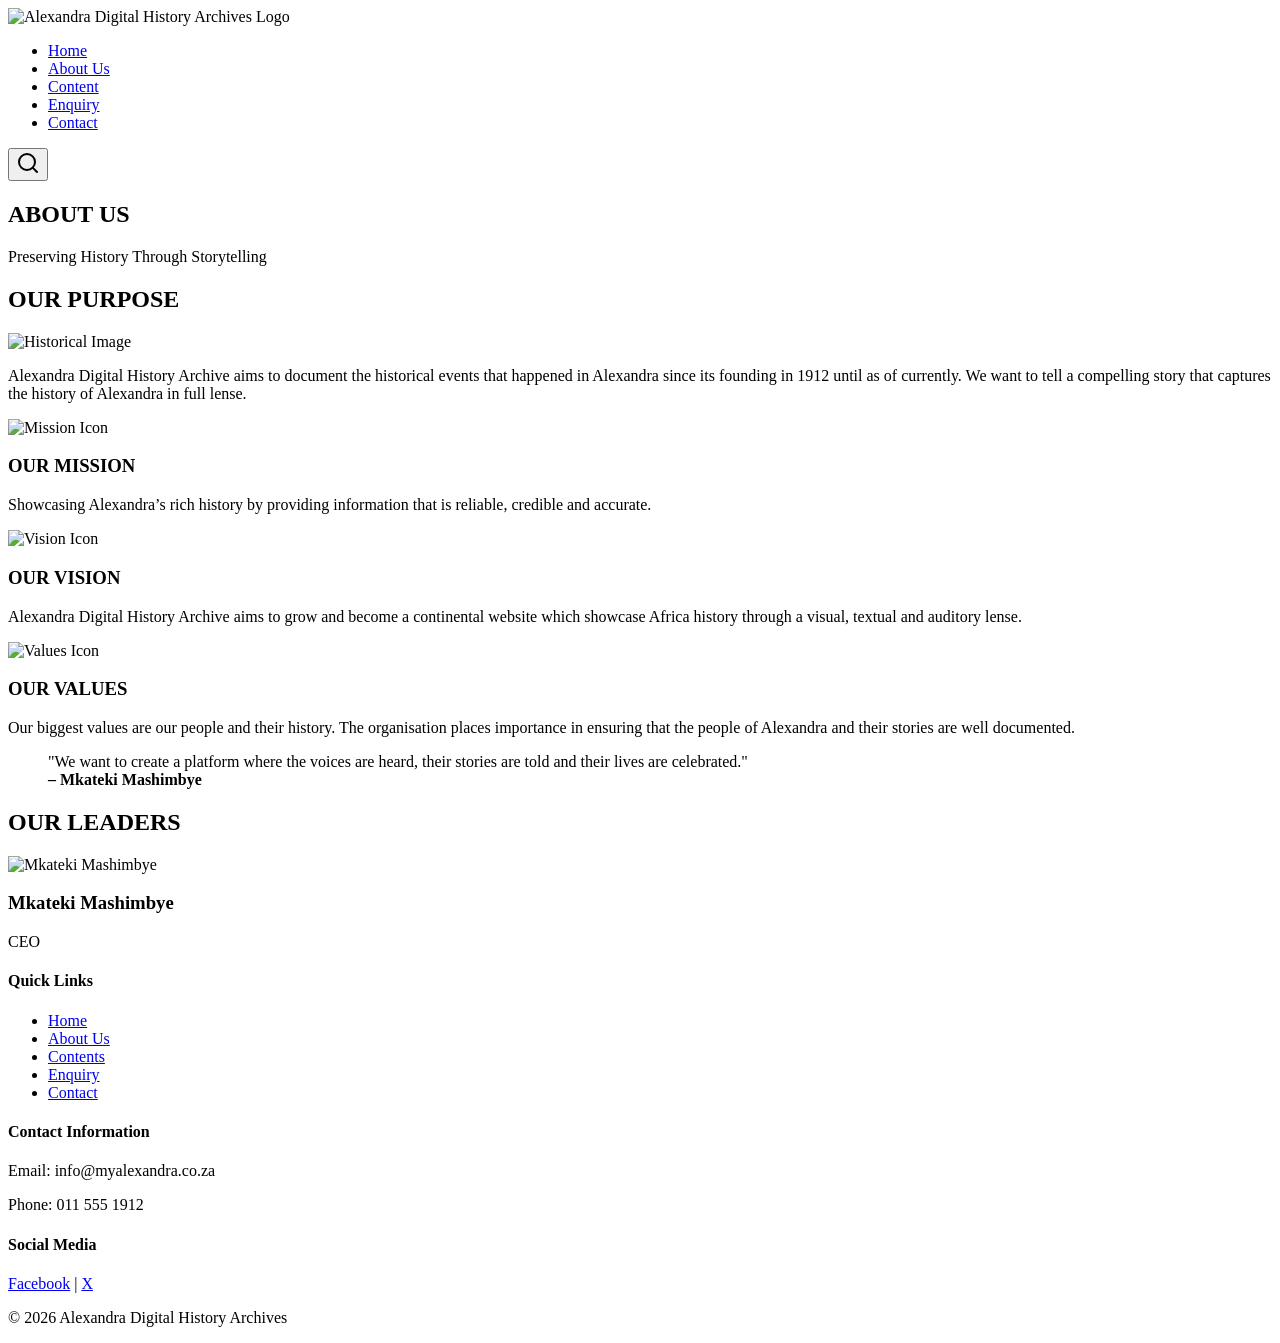
==== about.html @ adf089b7 "Added: References to HTML and CSS files." ====
<!-- ==================== REFERENCES ==================== -->
<!--
    SOURCE:
    Chatgpt., 2026. Draw African Cartoons (GPT-6.1 Sol) [Artificial Intelligence]
    Available at: <https://chatgpt.com/share/6ac43037-cc6c-83ea-9ecd-24056a4a94d4>
    [Accessed 06 October 2026]

    Sookha, J., 2026. 01-html-tags-only.html (Version 955dfb5b951fcb479b0b4899f41052fe95cedbb3) [Source code] 
    Available at: <https://github.com/jesselsookha/WEDE2026/commits/main/code/html> 
    [Accessed 06 October 2026].

    Sookha, J., 2026. 22-css-float-layout.html (Version 955dfb5b951fcb479b0b4899f41052fe95cedbb3) [Source code] 
    Available at: <https://github.com/jesselsookha/WEDE2026/blob/main/code/css/22-css-float-layout.html> 
    [Accessed 06 October 2026].

    Sookha, J., 2026. css-visualize-box-model.html (Version 955dfb5b951fcb479b0b4899f41052fe95cedbb3) [Source code] 
    Available at: <https://github.com/jesselsookha/WEDE2026/blob/main/code/css/21-css-visualize-box-model.html> 
    [Accessed 06 October 2026].

    Sookha, J., 2026. css-pseudo-classes1.html (Version 955dfb5b951fcb479b0b4899f41052fe95cedbb3) [Source code] 
    Available at: <https://github.com/jesselsookha/WEDE2026/blob/main/code/css/20-css-pseudo-classes1.html> 
    [Accessed 06 October 2026].

    Sookha, J., 2026. 15-css-selector-matching.html (Version 955dfb5b951fcb479b0b4899f41052fe95cedbb3) [Source code] 
    Available at: <https://github.com/jesselsookha/WEDE2026/blob/main/code/css/15-css-selector-matching.html> 
    [Accessed 06 October 2026].
-->

<!-- Defines this document as an HTML5 document -->
<!DOCTYPE html>

<!-- Root element of the webpage. The lang attribute specifies that the webpage is in English. -->
<html lang="en">

<head>
    <!-- Specifies UTF-8 character encoding so that characters such as curly apostrophes can display correctly -->
    <meta charset="UTF-8">

    <!-- Makes the webpage responsive by matching the viewport to the user's device width -->
    <meta name="viewport" content="width=device-width, initial-scale=1.0">

    <!-- Sets the title displayed in the browser tab -->
    <title>Alexandra Digital History Archive - About Us</title>

    <!-- Links the HTML page to the external CSS stylesheet -->
    <link rel="stylesheet" href="css/style.css">
</head>

<body>

    <!--
        The header contains the website branding and the main navigation menu.
        It appears at the top of the webpage.
    -->
<!-- ==================== HEADER SECTION ==================== -->
    <header>
        <div class="logo-container">
            <img src="images/logo.png" alt="Alexandra Digital History Archives Logo">
        </div>

        <nav>
            <ul>
                <li><a href="index.html">Home</a></li>
                <li><a href="about.html">About Us</a></li>
                <li><a href="content.html">Content</a></li>
                <li><a href="enquiry.html">Enquiry</a></li>
                <li><a href="contact.html">Contact</a></li>
            </ul>
        </nav>

        <!-- ==================== SEARCH BUTTON ==================== -->
        <button class="search-btn" aria-label="Search Archives">
            <svg width="24" height="24" viewBox="0 0 24 24" fill="none" stroke="currentColor" stroke-width="2" stroke-linecap="round" stroke-linejoin="round">
                <circle cx="11" cy="11" r="8"></circle>
                <line x1="21" y1="21" x2="16.65" y2="16.65"></line>
            </svg>
        </button>
    </header>


    <!-- ==================== MAIN CONTENT ==================== -->
    <!--
        The main element contains the primary content of the About Us page.
        It is divided into several sections.
    -->
    <main>


        <!-- ==================== PAGE BANNER ==================== -->
        <!--
            The page banner introduces the About Us page.
            It provides a clear heading and short description.
        -->
        <section class="page-banner">

            <!-- Main heading identifying the current page -->
            <h1>ABOUT US</h1>

            <!-- Short statement describing the purpose of the organisation -->
            <p>Preserving History Through Storytelling</p>

        </section>


        <!-- ==================== OUR PURPOSE SECTION ==================== -->
        <!--
            This section explains the main purpose of Alexandra Digital History Archive.
        -->
        <section class="our-history">

            <!-- Heading introducing the organisation's purpose -->
            <h2>OUR PURPOSE</h2>

            <!-- Container used to organise the historical image and text -->
            <div class="history-container">


                <!-- ==================== HISTORY IMAGE ==================== -->
                <!-- Contains an image representing Alexandra's history -->
                <div class="history-image">

                    <!-- Displays a historical image -->
                    <img src="images/Alexandra heritage in caring hands.png" alt="Historical Image">

                </div>


                <!-- ==================== HISTORY TEXT ==================== -->
                <!-- Contains written information explaining the purpose of the archive -->
                <div class="history-text">

                    <!-- Describes the organisation's aim to document Alexandra's history -->
                    <p>
                        Alexandra Digital History Archive aims to document the historical events
                        that happened in Alexandra since its founding in 1912 until as of currently.
                        We want to tell a compelling story that captures the history of Alexandra
                        in full lense.
                    </p>

                </div>

            </div>
        </section>


        <!-- ==================== MISSION, VISION AND VALUES SECTION ==================== -->
        <!--
            This section presents the organisation's mission, vision and values.
            Each item is displayed as an individual card.
        -->
        <section class="mvg-section">

            <!-- Container that holds all three mission, vision and values cards -->
            <div class="mvg-container">


                <!-- ==================== MISSION CARD ==================== -->
                <!-- Contains information about the organisation's mission -->
                <div class="mvg-card">

                    <!-- Icon representing the organisation's mission -->
                    <img src="images/Golden Compass Over Alexandra Heritage Book.png" alt="Mission Icon" class="icon">

                    <!-- Heading for the mission -->
                    <h3>OUR MISSION</h3>

                    <!-- Description of the organisation's mission -->
                    <p>
                        Showcasing Alexandra’s rich history by providing information that is
                        reliable, credible and accurate.
                    </p>

                </div>


                <!-- ==================== VISION CARD ==================== -->
                <!-- Contains information about the organisation's long-term vision -->
                <div class="mvg-card">

                    <!-- Icon representing the organisation's vision -->
                    <img src="images/Africa Digital Heritage Vision Medallion.png" alt="Vision Icon" class="icon">

                    <!-- Heading for the vision -->
                    <h3>OUR VISION</h3>

                    <!-- Description of the organisation's long-term goal -->
                    <p>
                        Alexandra Digital History Archive aims to grow and become a continental
                        website which showcase Africa history through a visual, textual and
                        auditory lense.
                    </p>

                </div>


                <!-- ==================== VALUES CARD ==================== -->
                <!-- Contains information about the organisation's core values -->
                <div class="mvg-card">

                    <!-- Icon representing the organisation's values -->
                    <img src="images/Alexandra community heritage medallion.png" alt="Values Icon" class="icon">

                    <!-- Heading for the organisation's values -->
                    <h3>OUR VALUES</h3>

                    <!-- Explains the importance of Alexandra's people and their stories -->
                    <p>
                        Our biggest values are our people and their history. The organisation
                        places importance in ensuring that the people of Alexandra and their
                        stories are well documented.
                    </p>

                    <!--
                        Blockquote is used to display an important quotation separately
                        from the main paragraph text.
                    -->
                    <blockquote>
                        "We want to create a platform where the voices are heard, their stories
                        are told and their lives are celebrated."
                        
                        <!-- <br> moves the following text onto a new line -->
                        <br>

                        <!-- <strong> makes the person's name bold -->
                        <strong>– Mkateki Mashimbye</strong>
                    </blockquote>

                </div>

            </div>
        </section>


        <!-- ==================== OUR LEADERS SECTION ==================== -->
        <!--
            This section introduces the people responsible for leading
            and developing the Alexandra Digital History Archive.
        -->
        <section class="team-section">

            <!-- Heading introducing the leadership team -->
            <h2>OUR LEADERS</h2>

            <!-- Container used to organise the team member cards -->
            <div class="team-container">


                <!-- ==================== FIRST TEAM MEMBER ==================== -->
                <!-- Card containing information about the first team member -->
                <div class="team-member">

                    <!-- Photograph of Mkateki Mashimbye -->
                    <img src="images/Mkateki Mashimbye.jpeg" alt="Mkateki Mashimbye">

                    <!-- Displays the team member's name -->
                    <h3>Mkateki Mashimbye</h3>

                    <!-- Displays the team member's role -->
                    <p>CEO</p>

                </div>
              
            </div>
        </section>

    </main>


    <!-- ==================== FOOTER SECTION ==================== -->
    <!-- Contains additional navigation, contact information and social media links -->
    <footer>

        <!-- Main container organising the different footer sections -->
        <div class="footer-container">


            <!-- ==================== FOOTER NAVIGATION ==================== -->
            <!-- Provides quick links to important website pages -->
            <div class="footer-links">

                <!-- Heading for the quick links section -->
                <h4>Quick Links</h4>

                <!-- List containing the footer navigation links -->
                <ul>

                    <!-- Link to the homepage -->
                    <li><a href="index.html">Home</a></li>

                    <!-- Link to the About Us page -->
                    <li><a href="about.html">About Us</a></li>

                    <!-- Link to the Contents page -->
                    <li><a href="content.html">Contents</a></li>

                    <!-- Link to the Enquiry page -->
                    <li><a href="enquiry.html">Enquiry</a></li>
                    
                    <!-- Link to the Contact page -->
                    <li><a href="contact.html">Contact</a></li>                    


                </ul>
            </div>


            <!-- ==================== CONTACT INFORMATION ==================== -->
            <!-- Displays the organisation's contact details -->
            <div class="footer-contact">

                <!-- Heading for the contact section -->
                <h4>Contact Information</h4>

                <!-- Organisation email address -->
                <p>Email: info@myalexandra.co.za</p>

                <!-- Organisation telephone number -->
                <p>Phone: 011 555 1912</p>

            </div>


            <!-- ==================== SOCIAL MEDIA ==================== -->
            <!-- Provides links to the organisation's social media platforms -->
            <div class="footer-social">

                <!-- Heading for the social media section -->
                <h4>Social Media</h4>

                <!-- Links to the organisation's Facebook and X social media pages -->
                <a href="#">Facebook</a> | <a href="#">X</a>

            </div>

        </div>

        <!-- Displays the copyright notice at the bottom of the webpage -->
        <p>&copy; 2026 Alexandra Digital History Archives</p>

    </footer>


    <!--
        Links the webpage to the external JavaScript file.
        Placing the script at the bottom allows the HTML content to load first.
    -->
    <script src="js/main.js"></script>

</body>
</html>
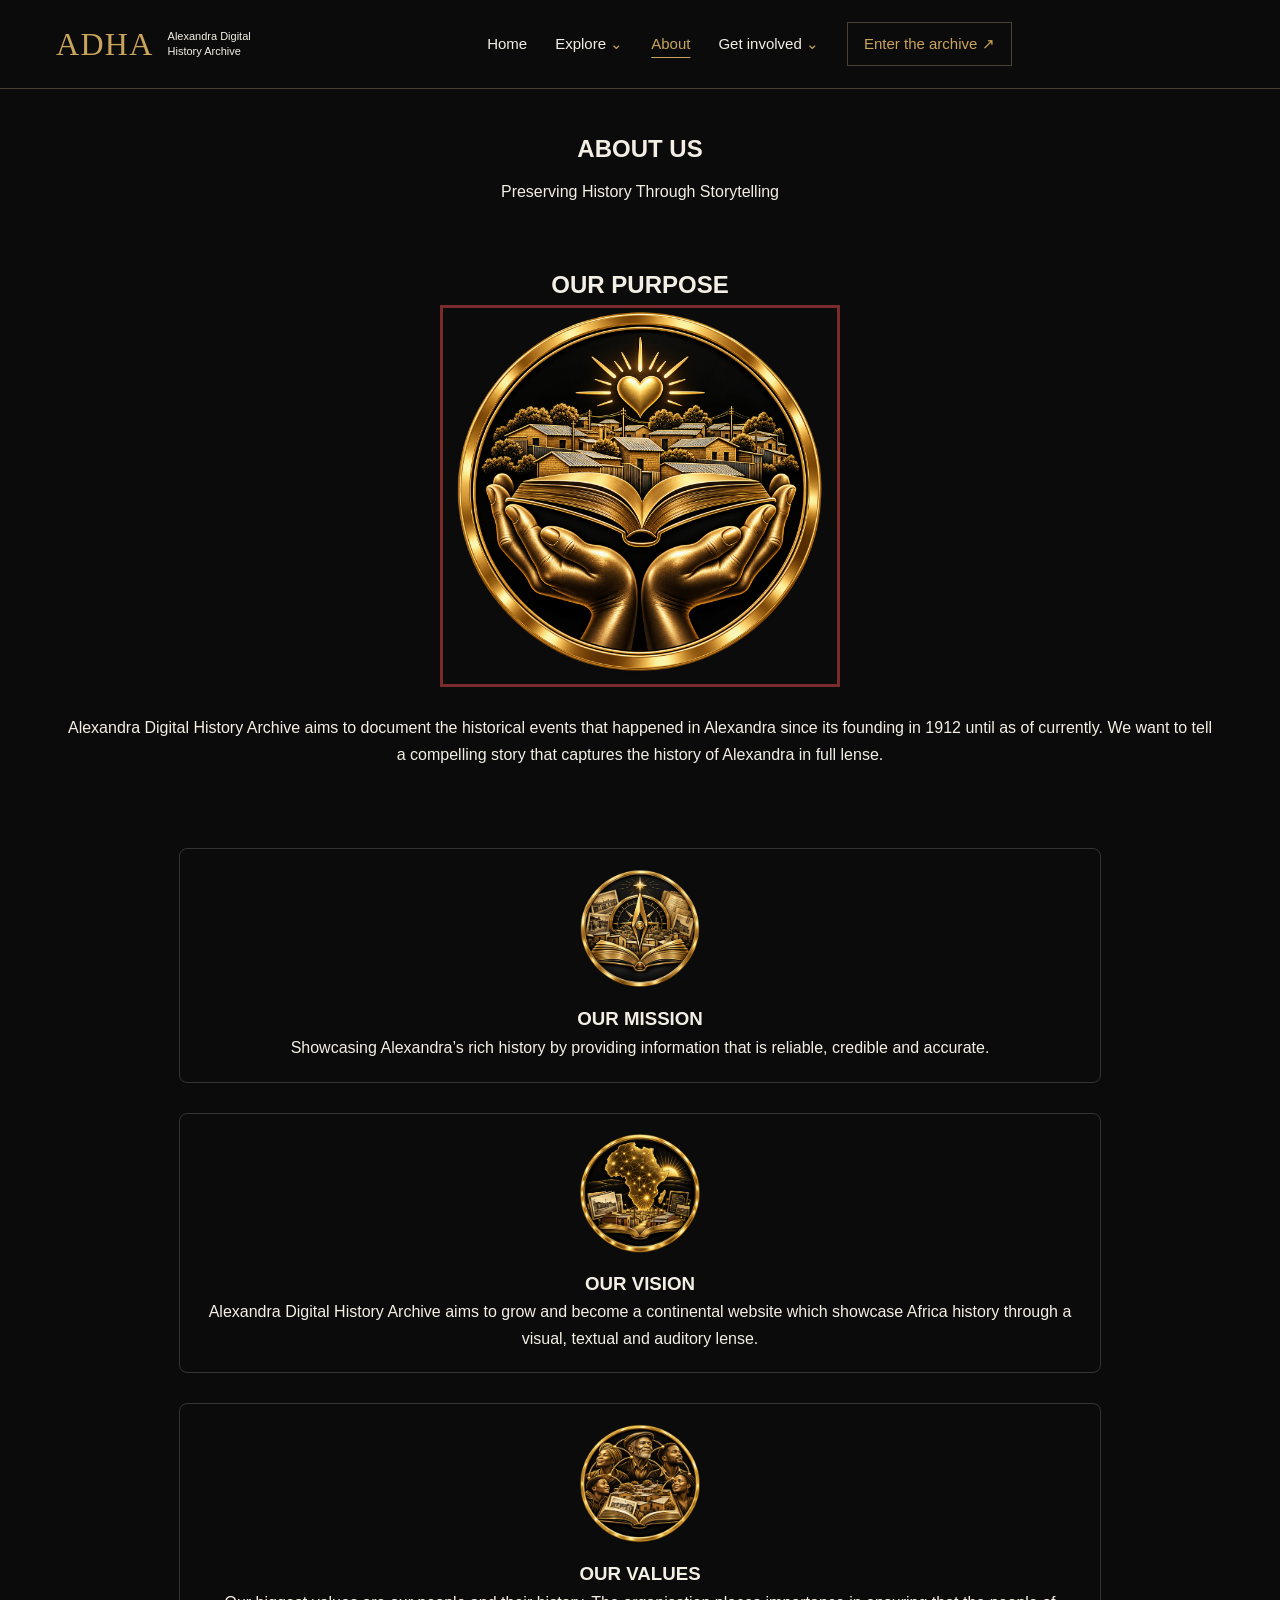
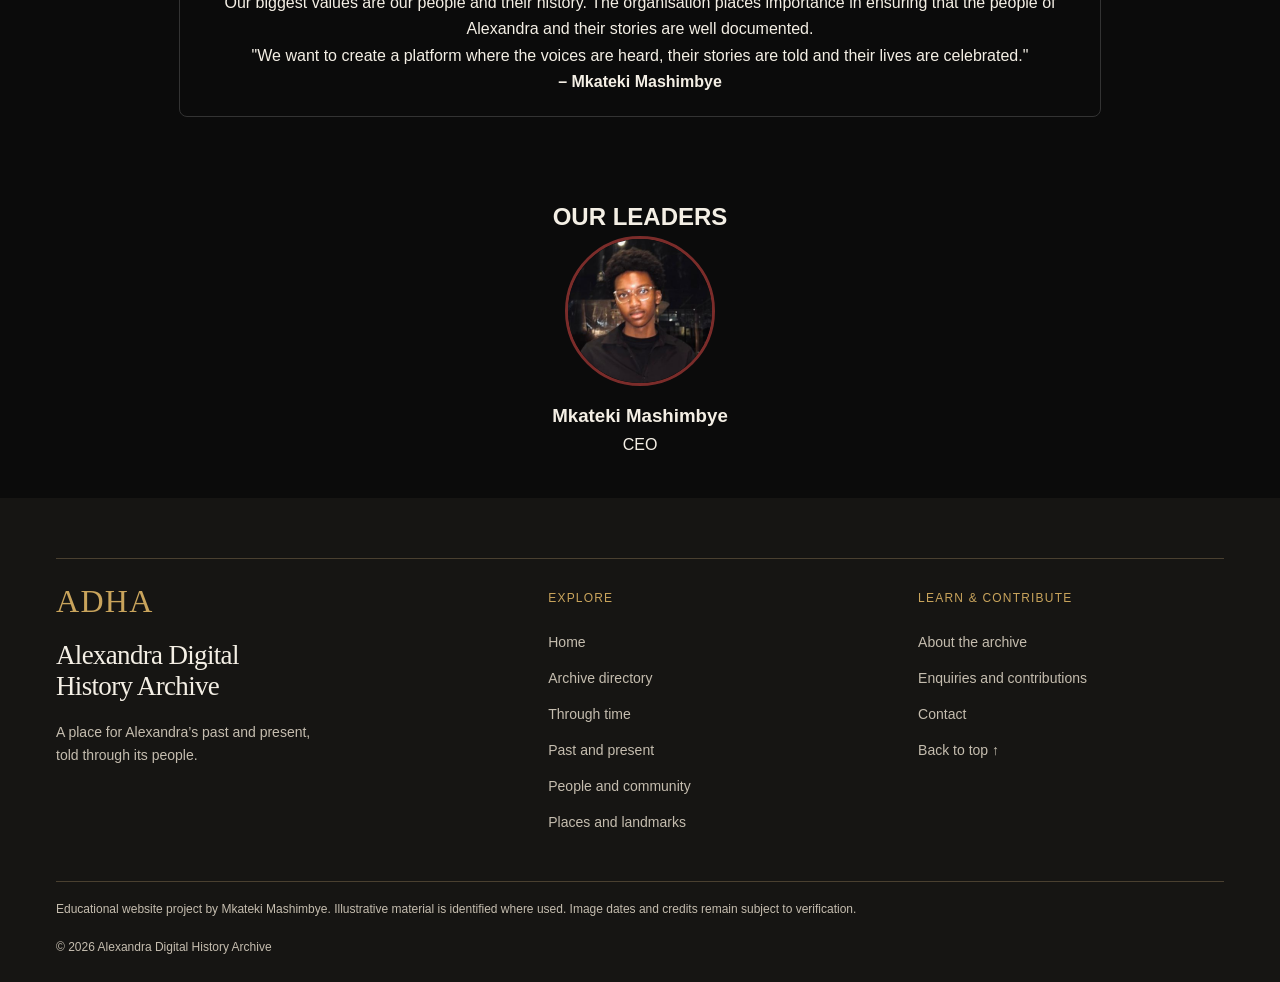
==== commit 70a3cd45: "Build museum Home and shared responsive navigation" ====
--- a/about.html
+++ b/about.html
@@ -44,38 +44,24 @@
 
     <!-- Links the HTML page to the external CSS stylesheet -->
     <link rel="stylesheet" href="css/style.css">
+<link rel="stylesheet" href="css/museum.css">
 </head>
 
-<body>
+<body id="top">
 
     <!--
         The header contains the website branding and the main navigation menu.
         It appears at the top of the webpage.
     -->
 <!-- ==================== HEADER SECTION ==================== -->
-    <header>
-        <div class="logo-container">
-            <img src="images/logo.png" alt="Alexandra Digital History Archives Logo">
-        </div>
-
-        <nav>
-            <ul>
-                <li><a href="index.html">Home</a></li>
-                <li><a href="about.html">About Us</a></li>
-                <li><a href="content.html">Content</a></li>
-                <li><a href="enquiry.html">Enquiry</a></li>
-                <li><a href="contact.html">Contact</a></li>
-            </ul>
-        </nav>
-
-        <!-- ==================== SEARCH BUTTON ==================== -->
-        <button class="search-btn" aria-label="Search Archives">
-            <svg width="24" height="24" viewBox="0 0 24 24" fill="none" stroke="currentColor" stroke-width="2" stroke-linecap="round" stroke-linejoin="round">
-                <circle cx="11" cy="11" r="8"></circle>
-                <line x1="21" y1="21" x2="16.65" y2="16.65"></line>
-            </svg>
-        </button>
-    </header>
+    <a class="skip-link" href="#main-content">Skip to content</a>
+<header class="museum-header"><div class="museum-wrap header-inner">
+<a class="wordmark" href="index.html" aria-label="Alexandra Digital History Archive home"><span>ADHA</span><small>Alexandra Digital<br>History Archive</small></a>
+<button class="menu-toggle" type="button" aria-expanded="false" aria-controls="museum-navigation" hidden>Menu <span aria-hidden="true">☰</span></button>
+<nav id="museum-navigation" class="museum-nav" aria-label="Main navigation">
+<a href="index.html">Home</a><details class="nav-group"><summary>Explore</summary><div class="nav-panel"><a href="content.html">Archive directory</a><a href="index.html#through-time">Through time</a><a href="index.html#past-present">Past and present</a><a href="index.html#people">People and community</a><a href="index.html#places">Places and landmarks</a></div></details>
+<a href="about.html">About</a><details class="nav-group"><summary>Get involved</summary><div class="nav-panel"><a href="enquiry.html">Enquiries and contributions</a><a href="contact.html">Contact</a></div></details>
+<a class="nav-archive" href="content.html">Enter the archive <span aria-hidden="true">↗</span></a></nav></div></header>
 
 
     <!-- ==================== MAIN CONTENT ==================== -->
@@ -83,7 +69,7 @@
         The main element contains the primary content of the About Us page.
         It is divided into several sections.
     -->
-    <main>
+    <main id="main-content">
 
 
         <!-- ==================== PAGE BANNER ==================== -->
@@ -268,83 +254,15 @@
 
     <!-- ==================== FOOTER SECTION ==================== -->
     <!-- Contains additional navigation, contact information and social media links -->
-    <footer>
-
-        <!-- Main container organising the different footer sections -->
-        <div class="footer-container">
-
-
-            <!-- ==================== FOOTER NAVIGATION ==================== -->
-            <!-- Provides quick links to important website pages -->
-            <div class="footer-links">
-
-                <!-- Heading for the quick links section -->
-                <h4>Quick Links</h4>
-
-                <!-- List containing the footer navigation links -->
-                <ul>
-
-                    <!-- Link to the homepage -->
-                    <li><a href="index.html">Home</a></li>
-
-                    <!-- Link to the About Us page -->
-                    <li><a href="about.html">About Us</a></li>
-
-                    <!-- Link to the Contents page -->
-                    <li><a href="content.html">Contents</a></li>
-
-                    <!-- Link to the Enquiry page -->
-                    <li><a href="enquiry.html">Enquiry</a></li>
-                    
-                    <!-- Link to the Contact page -->
-                    <li><a href="contact.html">Contact</a></li>                    
-
-
-                </ul>
-            </div>
-
-
-            <!-- ==================== CONTACT INFORMATION ==================== -->
-            <!-- Displays the organisation's contact details -->
-            <div class="footer-contact">
-
-                <!-- Heading for the contact section -->
-                <h4>Contact Information</h4>
-
-                <!-- Organisation email address -->
-                <p>Email: info@myalexandra.co.za</p>
-
-                <!-- Organisation telephone number -->
-                <p>Phone: 011 555 1912</p>
-
-            </div>
-
-
-            <!-- ==================== SOCIAL MEDIA ==================== -->
-            <!-- Provides links to the organisation's social media platforms -->
-            <div class="footer-social">
-
-                <!-- Heading for the social media section -->
-                <h4>Social Media</h4>
-
-                <!-- Links to the organisation's Facebook and X social media pages -->
-                <a href="#">Facebook</a> | <a href="#">X</a>
-
-            </div>
-
-        </div>
-
-        <!-- Displays the copyright notice at the bottom of the webpage -->
-        <p>&copy; 2026 Alexandra Digital History Archives</p>
-
-    </footer>
+    <footer class="museum-footer"><div class="museum-wrap"><div class="footer-grid"><div><a class="wordmark" href="index.html"><span>ADHA</span></a><h2>Alexandra Digital<br>History Archive</h2><p>A place for Alexandra’s past and present,<br>told through its people.</p></div><div><h3>Explore</h3><a href="index.html">Home</a><a href="content.html">Archive directory</a><a href="index.html#through-time">Through time</a><a href="index.html#past-present">Past and present</a><a href="index.html#people">People and community</a><a href="index.html#places">Places and landmarks</a></div><div><h3>Learn &amp; contribute</h3><a href="about.html">About the archive</a><a href="enquiry.html">Enquiries and contributions</a><a href="contact.html">Contact</a><a href="#top">Back to top ↑</a></div></div><p class="footer-note">Educational website project by Mkateki Mashimbye. Illustrative material is identified where used. Image dates and credits remain subject to verification.</p><p class="footer-note">© 2026 Alexandra Digital History Archive</p></div></footer>
 
 
     <!--
         Links the webpage to the external JavaScript file.
         Placing the script at the bottom allows the HTML content to load first.
     -->
-    <script src="js/main.js"></script>
-
+    
+
+<script src="js/main.js" defer></script>
 </body>
 </html>
--- a/css/style.css
+++ b/css/style.css
@@ -0,0 +1,709 @@
+/* ==================== REFERENCES ==================== */
+/*
+    SOURCE:
+    Chatgpt., 2026. Draw African Cartoons (GPT-6.1 Sol) [Artificial Intelligence]
+    Available at: <https://chatgpt.com/share/6ac43037-cc6c-83ea-9ecd-24056a4a94d4>
+    [Accessed 06 October 2026]
+
+    Sookha, J., 2026. 01-html-tags-only.html (Version 955dfb5b951fcb479b0b4899f41052fe95cedbb3) [Source code] 
+    Available at: <https://github.com/jesselsookha/WEDE2026/commits/main/code/html> 
+    [Accessed 06 October 2026].
+
+    Sookha, J., 2026. 22-css-float-layout.html (Version 955dfb5b951fcb479b0b4899f41052fe95cedbb3) [Source code] 
+    Available at: <https://github.com/jesselsookha/WEDE2026/blob/main/code/css/22-css-float-layout.html> 
+    [Accessed 06 October 2026].
+
+    Sookha, J., 2026. css-visualize-box-model.html (Version 955dfb5b951fcb479b0b4899f41052fe95cedbb3) [Source code] 
+    Available at: <https://github.com/jesselsookha/WEDE2026/blob/main/code/css/21-css-visualize-box-model.html> 
+    [Accessed 06 October 2026].
+
+    Sookha, J., 2026. css-pseudo-classes1.html (Version 955dfb5b951fcb479b0b4899f41052fe95cedbb3) [Source code] 
+    Available at: <https://github.com/jesselsookha/WEDE2026/blob/main/code/css/20-css-pseudo-classes1.html> 
+    [Accessed 06 October 2026].
+
+    Sookha, J., 2026. 15-css-selector-matching.html (Version 955dfb5b951fcb479b0b4899f41052fe95cedbb3) [Source code] 
+    Available at: <https://github.com/jesselsookha/WEDE2026/blob/main/code/css/15-css-selector-matching.html> 
+    [Accessed 06 October 2026].
+*/
+
+/* ==================== GLOBAL BASE STYLES ==================== */
+body {
+    font-family: "Aptos", Arial, sans-serif;
+    font-size: 16px;
+    color: #333333;
+    background-color: #ffffff;
+    line-height: 1.5;
+}
+
+/* ==================== RESPONSIVE DESIGN (MEDIA QUERIES) ==================== */
+
+/* Tablet & Mobile Breakpoint */
+@media (max-width: 768px) {
+    
+    /* Navigation Adjustment: Stacks the logo and links vertically */
+    header {
+        flex-direction: column;
+        gap: 15px;
+    }
+    
+    nav ul {
+        flex-direction: column; /* Switches from a row to a stacked column */
+        gap: 15px;
+        text-align: center;
+    }
+
+    /* Typography Adjustment: Scales down large headings for small screens */
+    .page-banner h1, 
+    .hero-section h2 {
+        font-size: 1.8rem;
+    }
+
+    /* Layout Adjustment: Reduces massive padding on mobile devices */
+    .hero-section, 
+    .intro-section, 
+    .featured-content, 
+    .contact-form-section {
+        padding: 30px 5%;
+    }
+
+    /* Adjusts grids to ensure they stack perfectly */
+    .card-grid, 
+    .contact-grid, 
+    .footer-container {
+        flex-direction: column;
+        align-items: center;
+        text-align: center;
+    }
+}
+
+/* ==================== BASE STYLES & RESET ==================== */
+* {
+    margin: 0;
+    padding: 0;
+    box-sizing: border-box;
+}
+
+/* ==================== HEADER & NAVIGATION ==================== */
+header {
+    display: flex;
+    background-color: #070707; /* Dark background for the header */
+    justify-content: center; /* Pushes logo left, nav right */
+    align-items: center; /* Vertically centers them */
+    padding: 20px 5%; /* Adds breathing room around the edges */
+}
+
+header nav a {
+    color: #d4af37;
+    text-decoration: none; /* Removes the default blue underline */
+    font-weight: bold; /* Optional: makes the gold stand out more */
+}
+
+/* Adds an interactive color change when a user hovers over the link */
+header nav a:hover {
+    color: #efefef;
+}
+
+/* Add this new rule for the nav to center the links */
+nav {
+    flex-grow: 1; /* Tells the nav box to fill all remaining horizontal space */
+    display: flex;
+    justify-content: center; /* Pushes the links to the middle of that space */
+}
+
+/* Restricts the logo size */
+.logo-container img {
+    height: 80px; /* Changed the size of the logo */
+    width: auto;
+}
+
+/* Makes the navigation links horizontal */
+nav ul {
+    display: flex; 
+    justify-content: center;  /* Centers the links in the middle of the screen */
+    list-style: none; /* Removes bullet points */
+    gap: 30px; /* Space between the links */
+}
+
+/* ==================== SEARCH BUTTON ==================== */
+.search-btn {
+    background: transparent; /* Removes default button background */
+    border: none; /* Removes default button outline */
+    cursor: pointer;
+    color: white; /* The 'currentColor' in the SVG inherits this */
+    display: flex;
+    align-items: center;
+    padding: 5px; /* Gives a slightly larger clickable area */
+}
+
+/* Structural hover indicator */
+.search-btn:hover {
+    opacity: 0.6; 
+}
+
+/* ==================== HERO SECTION ==================== */
+.hero-section {
+    display: flex;
+    flex-direction: column; 
+    align-items: center; 
+    text-align: center; 
+    padding: 40px 5%; /* 40px padding on the top and bottom to frame the section */
+    gap: 15px; /* A moderate 15px gap keeps the elements distinct but clearly grouped together */
+}
+
+/* Ensures the hero heading and paragraph text are centered and not pushed apart by default margins */
+.hero-section h2, 
+.hero-section p {
+    text-align: center;
+    margin: 0; /* Removes default browser spacing so the 15px gap is the only space between them */
+}
+
+/* ==================== BRIEF INTRODUCTION SECTION ==================== */
+/* 1. Adds generous space to the top and bottom of the entire section */
+.intro-section {
+    padding: 60px 0; 
+    display: flex;
+    flex-direction: column; 
+    align-items: center; 
+    text-align: center; 
+    padding: 40px 5%; /* 40px padding on the top and bottom to frame the section */
+    gap: 15px;    
+}
+
+/* Sizes and frames the Hero and Intro images identically */
+.hero-section img,
+.intro-content img {
+    max-width: 80%;
+    height: auto;
+    margin-bottom: 20px;
+    object-fit: cover;
+    justify-content: center;
+}
+
+/* 2. Turns the text container into a Flexbox column to space out the h2, p, and button */
+.intro-text {
+    display: flex;
+    flex-direction: column;
+    align-items: center;
+    gap: 20px; /* Creates consistent space between the heading, paragraph, and button */
+}
+
+/* 3. Adds breathing room between the lines of text in the paragraph */
+.intro-text p {
+    line-height: 1.6; /* Spaces out the lines of text */
+    max-width: 800px; /* Prevents the paragraph from stretching too wide on large screens */
+    margin: 0; /* Removes default margins since our Flexbox gap handles the spacing */
+}
+
+/* ==================== FEATURED CONTENT SECTION ==================== */
+.featured-content {
+    text-align: center; /* Centers the main FEATURED CONTENT heading */
+    padding: 40px 5%;
+}
+
+/* 1. Aligns the cards in a horizontal row */
+.card-container {
+    display: flex;
+    flex-direction: row; /* Forces the cards into a horizontal line */
+    justify-content: center; /* Centers the row on the page */
+    flex-wrap: wrap; /* Ensures the cards drop to the next line safely if the screen gets too small */
+    gap: 30px;
+    margin-top: 20px;
+}
+
+/* ==================== FEATURED CONTENT CARDS ==================== */
+
+/* 1. The Card Container (Black background) */
+.card {
+    display: flex;
+    flex-direction: column;
+    align-items: center;
+    background-color: #000000; /* Makes the card container black */
+    padding: 15px 20px; /* Gives the content some breathing room */
+    border-radius: 12px; /* Smooth rounded corners */
+    width: 100%;
+    max-width: 300px; /* Keeps the cards uniform in size */
+}
+
+/* 2. The Titles (White text) */
+.card h3 {
+    color: #ffffff; /* Makes the heading white */
+    margin-bottom: 20px;
+    text-align: center;
+}
+
+.card img {
+    width: 100px; 
+    height: 100px;
+    object-fit: cover; 
+    margin-bottom: 20px;
+}
+
+/* ==================== GLOBAL BUTTON STYLING ==================== */
+
+/* 4. The Hyperlinks (Gold background, black text) */
+.btn {
+    background-color: #d4af37; /* Gold background */
+    color: #000000; /* Black text */
+    padding: 10px 25px; /* Creates the structural button shape around the text */
+    text-decoration: none; /* Removes the default hyperlink underline */
+    font-weight: bold;
+    border-radius: 5px; /* Slightly rounded button edges */
+    display: inline-block; /* Allows padding and margins to work correctly on an inline link */
+    text-align: center;
+    transition: background-color 0.3s ease; /* Makes the hover effect smooth */
+}
+
+/* Hover effect for the buttons */
+.btn:hover {
+    background-color: #b8962c; /* Slightly darker gold when hovered */
+    color: #000000;
+}
+
+/* ==================== CALL TO ACTION SECTION ==================== */
+.cta-section {
+    display: flex;
+    flex-direction: column;
+    align-items: center;
+    text-align: center;
+    padding: 40px 5%;
+    gap: 15px;
+}
+
+/* ==================== FOOTER SECTION ==================== */
+footer {
+    background-color: #0f0f0f; /* Dark terracotta background */
+    color: #e0e0e0; /* Silver/light grey text */
+    padding: 40px 5% 20px 5%;
+    font-family: sans-serif;
+    margin-top: 50px; /* Pushes the footer away from the main content */
+}
+
+/* Structuring the columns horizontally and centering them */
+.footer-container {
+    display: flex;
+    justify-content: center; /* Pushes the remaining columns to the exact center */
+    align-items: flex-start; 
+    flex-wrap: wrap; 
+    gap: 60px; /* Adds generous spacing between the columns */
+    text-align: center; /* Centers the text inside each column for a balanced look */
+}
+
+/* Logo sizing */
+.footer-logo img {
+    height: 80px;
+    width: auto;
+}
+
+/* Styling the headings with metallic accents */
+footer h4 {
+    color: #d4af37; /* Gold accent for section titles */
+    margin-bottom: 15px;
+    font-size: 1.1em;
+}
+
+/* Removing default list styles for the quick links */
+.footer-links ul {
+    list-style: none;
+    padding: 0;
+    margin: 0;
+}
+
+.footer-links ul li {
+    margin-bottom: 10px;
+}
+
+/* Styling all footer links */
+footer a {
+    color: #e0e0e0; /* Silver text to match paragraphs */
+    text-decoration: none;
+}
+
+footer a:hover {
+    color: #d4af37; /* Links turn gold on hover */
+}
+
+/* Structuring the copyright notice */
+footer > p {
+    text-align: center;
+    margin-top: 40px;
+    padding-top: 20px;
+    border-top: 1px solid #d4af37; /* Gold separator line above copyright */
+    font-size: 0.9em;
+}
+
+/* ==================== ABOUT US PAGE ==================== */
+
+/* 1. Page Banner & H1 Centering */
+.page-banner {
+    text-align: center;
+    padding: 20px 5%;
+}
+
+.page-banner h1 {
+    text-align: center;
+    margin-top: 20px;
+    margin-bottom: 10px;
+}
+
+/* 2. Our Purpose Section Centering */
+.our-history {
+    text-align: center;
+    padding: 40px 5%;
+}
+
+.history-container {
+    display: flex;
+    flex-direction: column;
+    align-items: center;
+    gap: 20px;
+}
+
+.history-image img {
+    width: 100%;
+    max-width: 400px; /* Restricts the image to a clean medium size */
+    height: auto;
+    border: 3px solid #7b2c2a;
+    object-fit: cover;
+}
+
+/* 3. Mission, Vision, and Values Centering */
+.mvg-section {
+    text-align: center;
+    padding: 40px 5%;
+}
+
+.mvg-container {
+    display: flex;
+    flex-direction: column;
+    align-items: center;
+    gap: 30px;
+}
+
+.mvg-card {
+    display: flex;
+    flex-direction: column;
+    align-items: center;
+    text-align: center;
+    width: 80%;
+    border: 1px solid #333;
+    padding: 20px;
+    border-radius: 8px;
+}
+
+.mvg-card img.icon {
+    width: 120px; /* Scales the icons up to a medium size */
+    height: 120px; 
+    object-fit: contain; /* Prevents the icons from getting cropped */
+    margin-bottom: 15px;
+}
+
+/* 4. Team Leaders Section Centering */
+.team-section {
+    text-align: center;
+    padding: 40px 5%;
+}
+
+.team-container {
+    display: flex;
+    flex-direction: column;
+    align-items: center;
+    gap: 30px;
+}
+
+.team-member {
+    display: flex;
+    flex-direction: column;
+    align-items: center;
+    text-align: center;
+}
+
+.team-member img {
+    width: 150px; 
+    height: 150px;
+    border-radius: 50%;
+    object-fit: cover; /* Prevents the faces from squishing if the image isn't perfectly square */
+    margin-bottom: 15px;
+    border: 3px solid #7b2c2a; /* Adds a terracotta ring around the photos */
+}
+
+/* ==================== CONTENT PAGE ==================== */
+
+/* 1. Search Section */
+.search-section {
+    text-align: center;
+    padding: 40px 5%;
+}
+
+.search-form {
+    display: flex;
+    justify-content: center; /* Centers the search bar and button */
+    align-items: center;
+    gap: 10px;
+    margin-top: 20px;
+}
+
+.search-form input {
+    padding: 10px 15px;
+    width: 100%;
+    max-width: 400px; /* Prevents the search bar from becoming massively wide */
+    border: 2px solid #333;
+    border-radius: 5px;
+    font-family: sans-serif;
+}
+
+/* 2. Explore Content Grid */
+.explore-content {
+    text-align: center;
+    padding: 40px 5%;
+}
+
+.card-grid {
+    display: flex;
+    flex-wrap: wrap; /* Forces cards to drop to the next line if they run out of space */
+    justify-content: center; /* Centers the wrapped rows of cards */
+    gap: 30px;
+    margin-top: 30px;
+}
+
+/* Specific sizing for content page cards to keep the grid uniform */
+.card-grid .card {
+    width: 300px; /* Gives all cards an identical structural width */
+}
+
+/* 3. Featured Historical Content Section */
+.featured-historical-content {
+    text-align: center;
+    padding: 40px 5%;
+}
+
+.featured-article-card {
+    display: flex;
+    flex-direction: column;
+    align-items: center;
+    border: 2px solid #7b2c2a; /* Terracotta structural border */
+    border-radius: 8px;
+    padding: 20px;
+    width: 80%;
+    margin: 0 auto; /* Forces the entire article container to the exact center */
+    gap: 20px;
+}
+
+.featured-article-card img {
+    max-width: 100%;
+    height: auto;
+    border-radius: 5px;
+}
+
+.featured-article-text {
+    display: flex;
+    flex-direction: column;
+    align-items: center;
+    gap: 15px;
+}
+
+/* ==================== ENQUIRY PAGE ==================== */
+
+/* 1. Partnerships Section Centering */
+.partnerships-section {
+    text-align: center;
+    padding: 40px 5%;
+}
+
+.partnerships-container {
+    display: flex;
+    flex-direction: column;
+    align-items: center;
+    gap: 20px;
+}
+
+.partnerships-image img {
+    max-width: 120px; /* Keeps the partnership icon proportionally sized */
+    height: auto;
+}
+
+/* 2. Form Section & Border Structure */
+.enquiry-form-section {
+    display: flex;
+    flex-direction: column;
+    align-items: center;
+    text-align: center;
+    padding: 40px 5%;
+}
+
+.enquiry-form {
+    border: 3px solid #000000; /* Terracotta border framing the entire form */
+    border-radius: 8px;
+    padding: 30px;
+    width: 100%;
+    max-width: 500px; /* Keeps the form from stretching too wide on desktop */
+    background-color: #fafafa; /* Slight off-white background to make the form pop */
+    margin-top: 20px;
+}
+
+/* 3. Input Fields & Layout */
+.form-group {
+    display: flex;
+    flex-direction: column;
+    align-items: flex-start; /* Aligns labels and text boxes neatly to the left inside the centered form */
+    margin-bottom: 20px;
+    width: 100%;
+}
+
+.enquiry-form label {
+    font-weight: bold;
+    margin-bottom: 8px;
+    text-align: left; /* Forces the text to the left */
+    width: 100%; /* Ensures the label container matches the input width */
+}
+
+/* Specific centering for the Type of Enquiry header */
+.enquiry-form .type-of-enquiry {
+    align-items: center; 
+}
+
+.enquiry-form .centered-label {
+    text-align: center;
+    font-size: 1.1em;
+    margin-bottom: 15px;
+    color: #7b2c2a;
+}
+
+.enquiry-form input[type="text"],
+.enquiry-form input[type="email"],
+.enquiry-form input[type="tel"],
+.enquiry-form select,
+.enquiry-form textarea {
+    width: 100%;
+    padding: 10px;
+    border: 1px solid #ccc;
+    border-radius: 4px;
+    font-family: sans-serif;
+    font-size: 1rem;
+    box-sizing: border-box; /* Prevents the padding from pushing the box out of alignment */
+}
+
+/* 4. Checkbox List Alignment */
+.checkbox-list {
+    list-style: none;
+    padding: 0;
+    margin: 0;
+    width: 100%;
+    display: flex;
+    flex-direction: column;
+    gap: 10px;
+}
+
+.checkbox-list label {
+    font-weight: normal; /* Removes bolding so checkboxes contrast nicely with main labels */
+    display: flex;
+    align-items: center;
+    gap: 10px;
+    cursor: pointer;
+}
+
+/* 5. Button Sizing */
+.send-btn {
+    width: 100%; /* Stretches the button across the bottom of the form */
+    padding: 15px;
+    font-size: 1.1em;
+    margin-top: 10px;
+}
+
+/* ==================== CONTACT PAGE ==================== */
+
+/* 1. Add side padding to keep content off the margins */
+.get-in-touch-section,
+.contact-form-section {
+    padding: 40px 5%; /* Adds 40px top/bottom and 5% left/right padding */
+    text-align: center;
+}
+
+/* 2. Map and Info Grid Alignment */
+.contact-grid {
+    display: flex;
+    flex-wrap: wrap; /* Allows the map and text to stack on smaller screens */
+    gap: 40px;
+    justify-content: center;
+    margin-top: 30px;
+    text-align: left; /* Keeps the address text readable from left-to-right */
+}
+
+.map-box {
+    flex: 1;
+    min-width: 300px;
+    border: 2px solid #7b2c2a;
+    border-radius: 8px;
+    padding: 10px;
+}
+
+.map-placeholder {
+    background: #e0e0e0;
+    height: 300px;
+    display: flex;
+    align-items: center;
+    justify-content: center;
+    border-radius: 4px;
+}
+
+.contact-info-box {
+    flex: 1;
+    min-width: 300px;
+    display: flex;
+    flex-direction: column;
+    justify-content: center;
+    gap: 15px;
+}
+
+.contact-info-box h3 {
+    color: #7b2c2a;
+    margin: 0;
+}
+
+.contact-info-box p {
+    margin: 0 0 10px 0;
+}
+
+/* 3. Contact Form (Matches the Enquiry Form structure) */
+.contact-form {
+    border: 3px solid #7b2c2a;
+    border-radius: 8px;
+    padding: 30px;
+    width: 100%;
+    max-width: 500px;
+    background-color: #fafafa;
+    margin: 20px auto 0 auto; /* Centers the bordered form block itself */
+}
+
+.contact-form .form-group {
+    display: flex;
+    flex-direction: column;
+    align-items: flex-start;
+    margin-bottom: 20px;
+    width: 100%;
+}
+
+.contact-form label {
+    font-weight: bold;
+    margin-bottom: 8px;
+    text-align: left;
+    width: 100%;
+}
+
+.contact-form input[type="text"],
+.contact-form input[type="email"],
+.contact-form textarea {
+    width: 100%;
+    padding: 10px;
+    border: 1px solid #ccc;
+    border-radius: 4px;
+    font-family: sans-serif;
+    font-size: 1rem;
+    box-sizing: border-box; /* Keeps the input boxes perfectly flush with the labels */
+}
+
+.featured-article-card img {
+    width: 100%;
+    max-width: 350px; /* Restricts the image to a medium size on large screens */
+    height: auto;
+    object-fit: cover; /* Prevents the image from distorting */
+}
--- a/css/museum.css
+++ b/css/museum.css
@@ -0,0 +1,39 @@
+/* Museum foundation: shared tokens and components; legacy page layouts stay in style.css. */
+:root{--museum-black:#0b0b0b;--museum-surface:#161513;--museum-raised:#211e18;--museum-gold:#c9a45c;--museum-ivory:#f4efe5;--museum-muted:#c5bdaf;--museum-border:#4a4030;--museum-serif:Georgia,"Times New Roman",serif;--museum-sans:"Segoe UI",Arial,sans-serif;--museum-width:1280px}
+html{scroll-behavior:smooth;scroll-padding-top:100px}body{margin:0;background:var(--museum-black);color:var(--museum-ivory);font-family:var(--museum-sans);line-height:1.65}*,*::before,*::after{box-sizing:border-box}img{max-width:100%;height:auto}a{color:var(--museum-gold)}button,input,textarea,select{font:inherit}:focus-visible{outline:3px solid #e6ce98;outline-offset:5px}section[id]{scroll-margin-top:100px}.museum-wrap{width:min(var(--museum-width),calc(100% - 112px));margin-inline:auto}.skip-link{position:fixed;left:16px;top:-100px;z-index:100;background:var(--museum-gold);color:#0b0b0b;padding:12px 20px}.skip-link:focus{top:12px}
+.museum-header{display:block;position:relative;z-index:20;background:var(--museum-black);border-bottom:1px solid var(--museum-border);padding:0}.header-inner{display:flex;align-items:center;justify-content:space-between;gap:24px;min-height:88px}.wordmark{display:flex;align-items:center;gap:14px;text-decoration:none;color:var(--museum-gold)}.wordmark span{font:32px var(--museum-serif);letter-spacing:.04em}.wordmark small{font:11px/1.4 var(--museum-sans);color:var(--museum-ivory)}.museum-header .museum-nav{display:flex;align-items:center;gap:28px}.museum-nav a,.museum-nav summary{font:15px/1.5 var(--museum-sans);text-decoration:none;color:var(--museum-ivory);padding:12px 0;display:block}.museum-nav a:hover,.museum-nav summary:hover,.museum-nav a[aria-current]{color:var(--museum-gold)}.museum-nav a[aria-current]{text-decoration:underline;text-underline-offset:8px}.nav-group{position:relative}.nav-group summary{cursor:pointer;list-style:none}.nav-group summary::-webkit-details-marker{display:none}.nav-group summary::after{content:" ⌄";color:var(--museum-gold)}.nav-panel{position:absolute;top:100%;left:0;width:250px;padding:12px 20px;background:var(--museum-raised);border:1px solid var(--museum-border);box-shadow:0 12px 30px #0008}.museum-nav .nav-archive{border:1px solid var(--museum-border);padding:10px 16px;color:var(--museum-gold)}.menu-toggle{background:transparent;color:var(--museum-ivory);border:1px solid var(--museum-border);padding:10px 14px;cursor:pointer}.menu-toggle[hidden]{display:none}
+.museum-home h1,.museum-home h2,.museum-home h3,.museum-footer h2{font-family:var(--museum-serif);font-weight:400;line-height:1.12;letter-spacing:-.025em}.museum-home h1{font-size:clamp(52px,6.8vw,98px);margin:20px 0 26px}.museum-home h1 em{font-weight:400;color:var(--museum-gold)}.museum-home h2{font-size:clamp(32px,3.6vw,52px);margin:0 0 24px}.museum-home h3{font-size:28px;margin:10px 0 14px}.museum-home p{font-size:18px;color:var(--museum-muted);margin:0 0 22px}.museum-home .eyebrow,.eyebrow{font:12px/1.6 var(--museum-sans);letter-spacing:.14em;text-transform:uppercase;color:var(--museum-gold);margin:0 0 24px}.museum-hero{position:relative;min-height:720px;display:flex;align-items:center;isolation:isolate;overflow:hidden}.hero-photo{position:absolute;inset:0;width:100%;height:100%;object-fit:cover;object-position:center 68%;z-index:-2}.hero-shade{position:absolute;inset:0;background:linear-gradient(90deg,#0b0b0bf5 0%,#0b0b0bb8 45%,#0b0b0b28 100%),linear-gradient(0deg,#0b0b0b,transparent 40%);z-index:-1}.hero-copy{padding-block:80px}.hero-intro{max-width:520px;color:var(--museum-ivory)!important}.action-row{display:flex;flex-wrap:wrap;gap:16px;margin-top:30px}.museum-button{display:inline-flex;align-items:center;justify-content:center;gap:20px;min-height:48px;padding:12px 22px;background:var(--museum-gold);border:1px solid var(--museum-gold);color:#0b0b0b;text-decoration:none;font-size:15px;font-weight:600;transition:background .2s,color .2s}.museum-button:hover{background:#e6ce98;color:#0b0b0b}.museum-button.secondary{background:transparent;color:var(--museum-ivory)}.museum-button.secondary:hover{background:var(--museum-raised)}.museum-home .hero-credit{font-size:12px;margin-top:44px;color:var(--museum-muted)}.scroll-cue,.text-link{display:inline-block;text-decoration:none;border-bottom:1px solid var(--museum-border);padding-block:8px;min-height:44px;font-size:15px}.text-link:hover,.scroll-cue:hover{color:#e6ce98;border-color:var(--museum-gold)}.museum-section{padding-block:96px}.editorial-grid{display:grid;grid-template-columns:1fr 1fr;gap:72px;align-items:center}.exhibit-photo{margin:0}.exhibit-photo img{display:block;width:100%;aspect-ratio:4/3;object-fit:cover;object-position:center 70%}figcaption,.media-note{font-size:13px!important;line-height:1.6;color:var(--museum-muted);margin-top:14px!important}.timeline-section,.place-section{background:var(--museum-surface)}.home-timeline article{border-left:1px solid var(--museum-border);padding:0 0 24px 32px;margin-bottom:24px}.home-timeline article:last-child{margin-bottom:0;padding-bottom:0}.home-timeline .timeline-date{font:30px/1.2 var(--museum-serif);color:var(--museum-gold);margin-bottom:12px}.home-timeline p{font-size:16px}.section-intro{max-width:720px}.exhibition-grid{display:grid;grid-template-columns:1fr 1fr;gap:32px;margin-top:40px}.exhibition-card{display:grid;grid-template-columns:140px 1fr;gap:24px;align-items:start;border-top:1px solid var(--museum-border);padding-top:28px}.exhibition-card img{width:140px;aspect-ratio:1;object-fit:contain}.exhibition-card p{font-size:16px}.exhibition-card .eyebrow{font-size:11px;margin-bottom:14px}.museum-quote{padding:40px;background:var(--museum-raised);border:1px solid var(--museum-border)}.museum-quote>p{font:36px/1.15 var(--museum-serif);color:var(--museum-ivory);margin-top:24px}.museum-quote .small-copy{font:15px/1.7 var(--museum-sans);color:var(--museum-muted)}.invitation>p:not(.eyebrow){max-width:650px}.museum-footer{background:var(--museum-surface);padding:60px 0 24px;margin:0;color:var(--museum-muted);font-family:var(--museum-sans);text-align:left}.footer-grid{display:grid;grid-template-columns:1.4fr 1fr 1fr;gap:64px;padding-block:24px 40px;border-top:1px solid var(--museum-border)}.museum-footer h2{font-size:27px;color:var(--museum-ivory);margin-block:20px}.museum-footer h3{font:12px var(--museum-sans);text-transform:uppercase;letter-spacing:.1em;color:var(--museum-gold);margin:8px 0 20px}.museum-footer a:not(.wordmark){display:block;font-size:14px;padding-block:6px;min-height:36px;color:var(--museum-muted);text-decoration:none}.museum-footer a:hover{color:var(--museum-gold)}.museum-footer .footer-note{font-size:12px;border-top:1px solid var(--museum-border);padding-top:18px;margin-top:0;text-align:left}.museum-footer .footer-note:last-child{border:0}.museum-footer p{font-size:14px}
+@media(min-width:901px){.menu-toggle{display:none}}
+@media(max-width:1000px){.museum-wrap{width:calc(100% - 64px)}.museum-header .museum-nav{gap:16px}.wordmark small{display:none}.editorial-grid{gap:40px}.exhibition-card{grid-template-columns:1fr}.exhibition-card img{width:120px}.footer-grid{gap:32px}}
+@media(max-width:900px){.header-inner{min-height:76px;flex-wrap:wrap;padding-block:14px;gap:12px}.museum-header .museum-nav{width:100%;align-items:stretch;gap:4px;flex-direction:column;padding-bottom:12px}.nav-enhanced .museum-nav{display:none}.nav-enhanced .header-inner:has(.menu-toggle[aria-expanded="true"]) .museum-nav{display:flex}.nav-panel{position:static;width:100%;box-shadow:none;margin-block:8px}.museum-nav a,.museum-nav summary{padding:12px}.museum-nav .nav-archive{margin-top:8px}.museum-hero{min-height:640px}.footer-grid{grid-template-columns:1.3fr 1fr}}
+@media(max-width:600px){.museum-wrap{width:calc(100% - 40px)}.museum-section{padding-block:60px}.editorial-grid,.exhibition-grid,.footer-grid{grid-template-columns:1fr;gap:32px}.museum-hero{min-height:670px}.hero-copy{padding-block:60px}.hero-shade{background:linear-gradient(90deg,#0b0b0bdd,#0b0b0b70),linear-gradient(0deg,#0b0b0b,transparent 70%)}.hero-photo{object-position:62% center}.museum-home h1{font-size:54px}.museum-home p{font-size:17px}.museum-home h2{font-size:35px}.action-row{gap:12px}.museum-button{font-size:14px;padding:12px 18px}.home-timeline article{padding-left:24px}.exhibition-card{grid-template-columns:90px 1fr;gap:18px}.exhibition-card img{width:90px}.exhibition-card h3{font-size:26px}.museum-quote{padding:28px}.museum-footer{padding-top:32px}.footer-grid{gap:28px}.museum-footer a:not(.wordmark){min-height:44px}.museum-home .eyebrow{font-size:11px}}
+@media(prefers-reduced-motion:reduce){html{scroll-behavior:auto}*,*::before,*::after{transition:none!important;animation:none!important}}
+
+/* Maintain readable controls within the existing light forms. */
+.enquiry-form,
+.contact-form {
+    color: #171513;
+}
+
+.enquiry-form label,
+.contact-form label {
+    color: #171513;
+}
+
+.enquiry-form input,
+.enquiry-form select,
+.enquiry-form textarea,
+.contact-form input,
+.contact-form select,
+.contact-form textarea {
+    color: #171513;
+    background-color: #ffffff;
+}
+
+/* The skip link is for screen navigation, not printed output. */
+@media print {
+    .skip-link,
+    .menu-toggle {
+        display: none !important;
+    }
+}
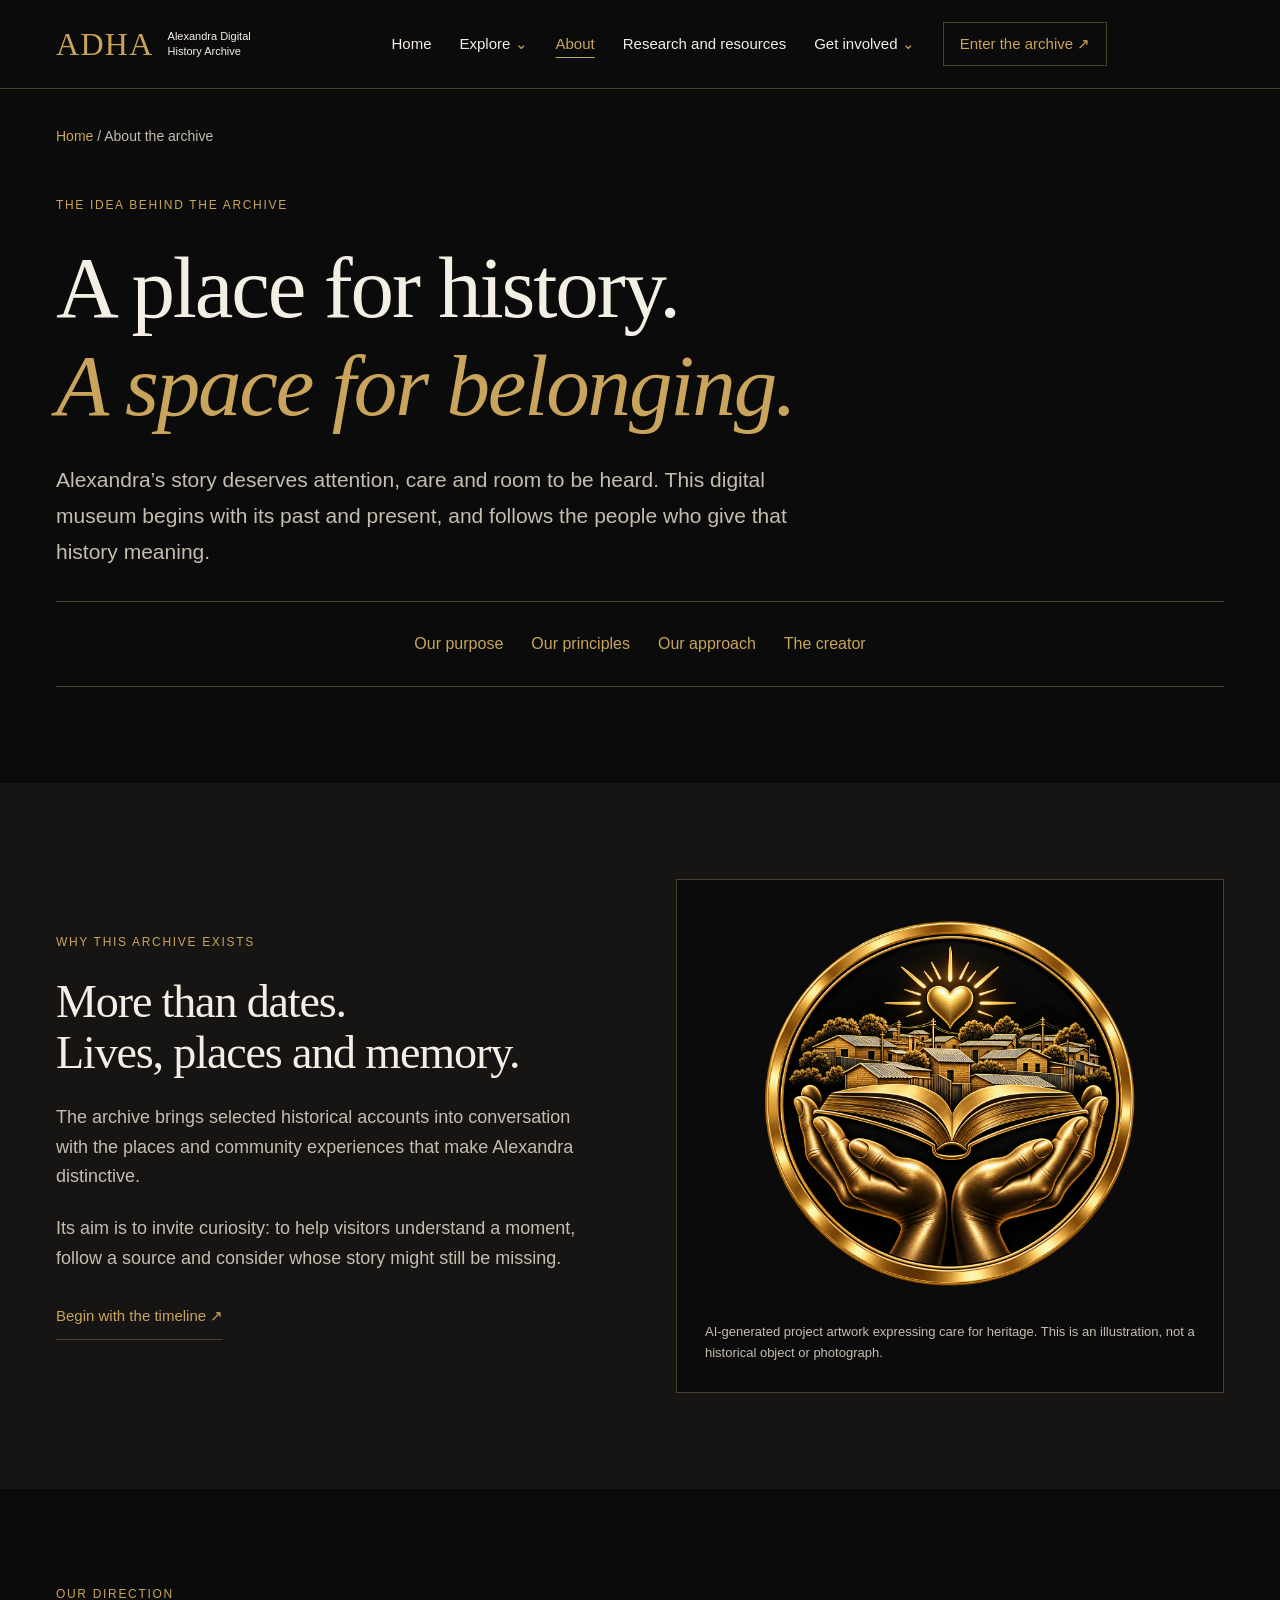
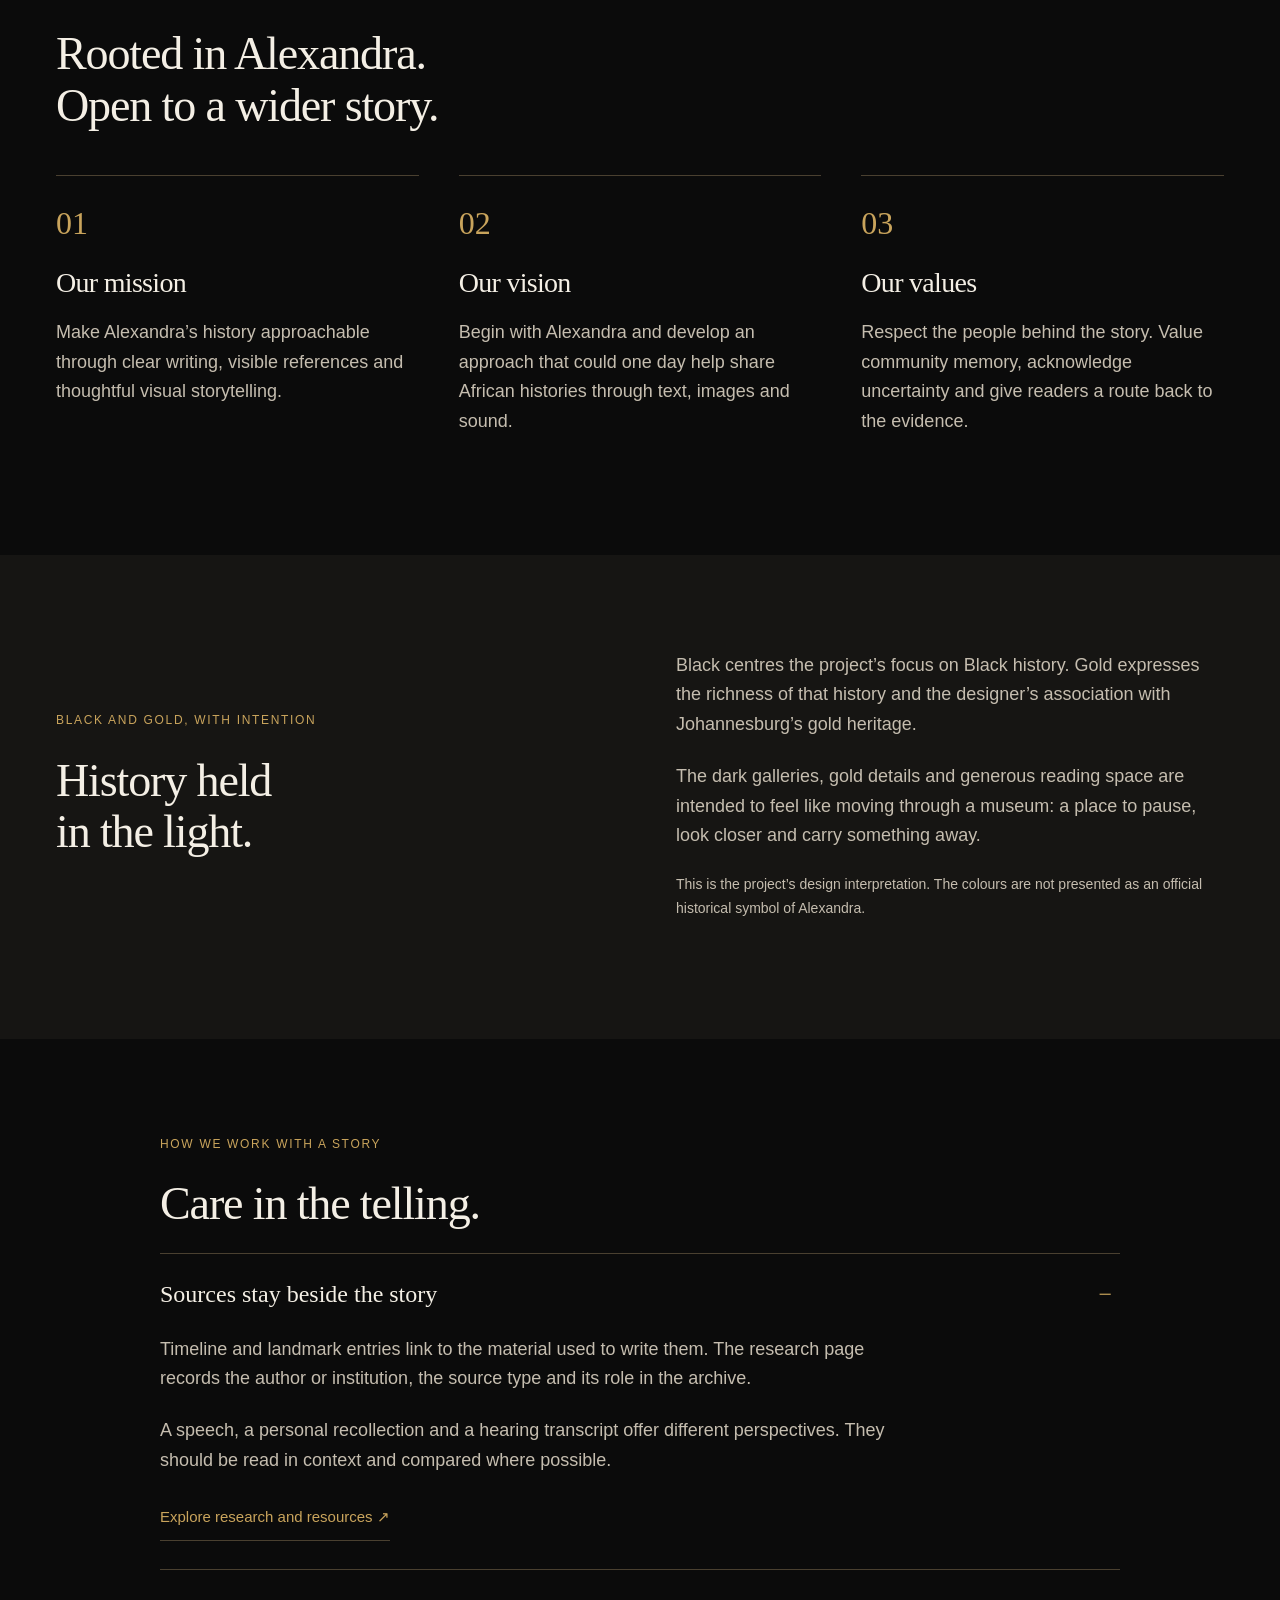
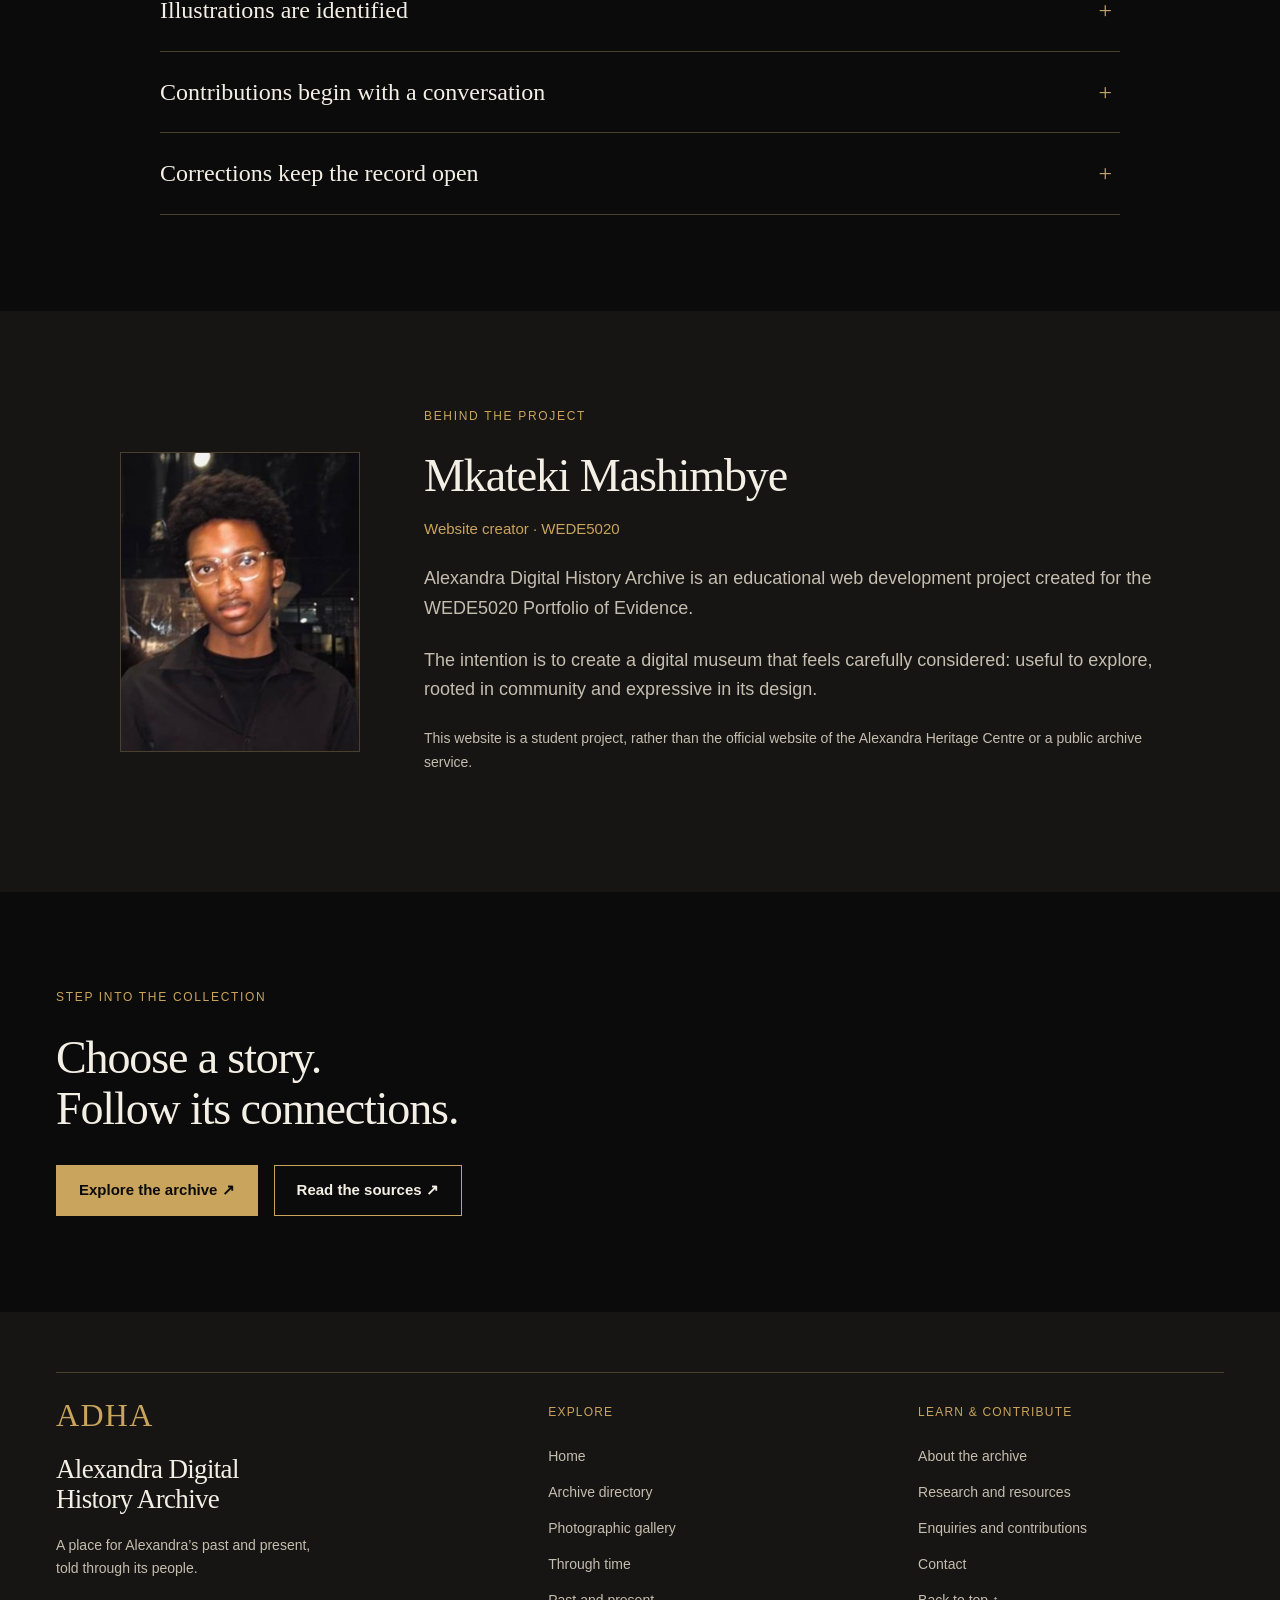
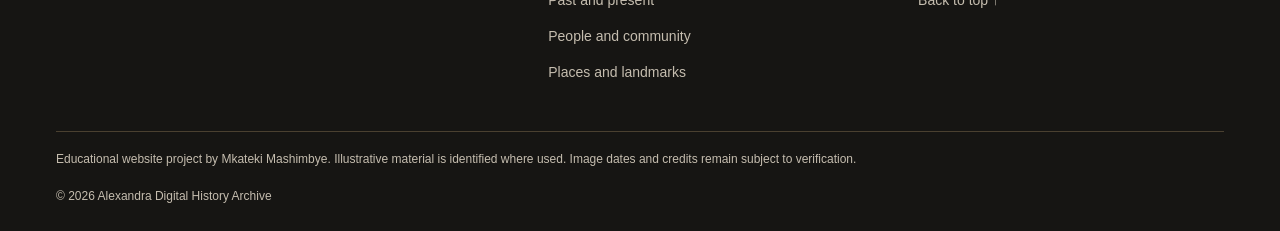
==== commit 554a80ea: "Redesign About and add research resources with source context" ====
--- a/about.html
+++ b/about.html
@@ -1,268 +1,425 @@
-<!-- ==================== REFERENCES ==================== -->
-<!--
-    SOURCE:
-    Chatgpt., 2026. Draw African Cartoons (GPT-6.1 Sol) [Artificial Intelligence]
-    Available at: <https://chatgpt.com/share/6ac43037-cc6c-83ea-9ecd-24056a4a94d4>
-    [Accessed 06 October 2026]
-
-    Sookha, J., 2026. 01-html-tags-only.html (Version 955dfb5b951fcb479b0b4899f41052fe95cedbb3) [Source code] 
-    Available at: <https://github.com/jesselsookha/WEDE2026/commits/main/code/html> 
-    [Accessed 06 October 2026].
-
-    Sookha, J., 2026. 22-css-float-layout.html (Version 955dfb5b951fcb479b0b4899f41052fe95cedbb3) [Source code] 
-    Available at: <https://github.com/jesselsookha/WEDE2026/blob/main/code/css/22-css-float-layout.html> 
-    [Accessed 06 October 2026].
-
-    Sookha, J., 2026. css-visualize-box-model.html (Version 955dfb5b951fcb479b0b4899f41052fe95cedbb3) [Source code] 
-    Available at: <https://github.com/jesselsookha/WEDE2026/blob/main/code/css/21-css-visualize-box-model.html> 
-    [Accessed 06 October 2026].
-
-    Sookha, J., 2026. css-pseudo-classes1.html (Version 955dfb5b951fcb479b0b4899f41052fe95cedbb3) [Source code] 
-    Available at: <https://github.com/jesselsookha/WEDE2026/blob/main/code/css/20-css-pseudo-classes1.html> 
-    [Accessed 06 October 2026].
-
-    Sookha, J., 2026. 15-css-selector-matching.html (Version 955dfb5b951fcb479b0b4899f41052fe95cedbb3) [Source code] 
-    Available at: <https://github.com/jesselsookha/WEDE2026/blob/main/code/css/15-css-selector-matching.html> 
-    [Accessed 06 October 2026].
--->
-
-<!-- Defines this document as an HTML5 document -->
 <!DOCTYPE html>
-
-<!-- Root element of the webpage. The lang attribute specifies that the webpage is in English. -->
 <html lang="en">
-
-<head>
-    <!-- Specifies UTF-8 character encoding so that characters such as curly apostrophes can display correctly -->
-    <meta charset="UTF-8">
-
-    <!-- Makes the webpage responsive by matching the viewport to the user's device width -->
-    <meta name="viewport" content="width=device-width, initial-scale=1.0">
-
-    <!-- Sets the title displayed in the browser tab -->
-    <title>Alexandra Digital History Archive - About Us</title>
-
-    <!-- Links the HTML page to the external CSS stylesheet -->
-    <link rel="stylesheet" href="css/style.css">
-<link rel="stylesheet" href="css/museum.css">
-</head>
-
-<body id="top">
-
-    <!--
-        The header contains the website branding and the main navigation menu.
-        It appears at the top of the webpage.
-    -->
-<!-- ==================== HEADER SECTION ==================== -->
-    <a class="skip-link" href="#main-content">Skip to content</a>
-<header class="museum-header"><div class="museum-wrap header-inner">
-<a class="wordmark" href="index.html" aria-label="Alexandra Digital History Archive home"><span>ADHA</span><small>Alexandra Digital<br>History Archive</small></a>
-<button class="menu-toggle" type="button" aria-expanded="false" aria-controls="museum-navigation" hidden>Menu <span aria-hidden="true">☰</span></button>
-<nav id="museum-navigation" class="museum-nav" aria-label="Main navigation">
-<a href="index.html">Home</a><details class="nav-group"><summary>Explore</summary><div class="nav-panel"><a href="content.html">Archive directory</a><a href="index.html#through-time">Through time</a><a href="index.html#past-present">Past and present</a><a href="index.html#people">People and community</a><a href="index.html#places">Places and landmarks</a></div></details>
-<a href="about.html">About</a><details class="nav-group"><summary>Get involved</summary><div class="nav-panel"><a href="enquiry.html">Enquiries and contributions</a><a href="contact.html">Contact</a></div></details>
-<a class="nav-archive" href="content.html">Enter the archive <span aria-hidden="true">↗</span></a></nav></div></header>
-
-
-    <!-- ==================== MAIN CONTENT ==================== -->
-    <!--
-        The main element contains the primary content of the About Us page.
-        It is divided into several sections.
-    -->
-    <main id="main-content">
-
-
-        <!-- ==================== PAGE BANNER ==================== -->
-        <!--
-            The page banner introduces the About Us page.
-            It provides a clear heading and short description.
-        -->
-        <section class="page-banner">
-
-            <!-- Main heading identifying the current page -->
-            <h1>ABOUT US</h1>
-
-            <!-- Short statement describing the purpose of the organisation -->
-            <p>Preserving History Through Storytelling</p>
-
-        </section>
-
-
-        <!-- ==================== OUR PURPOSE SECTION ==================== -->
-        <!--
-            This section explains the main purpose of Alexandra Digital History Archive.
-        -->
-        <section class="our-history">
-
-            <!-- Heading introducing the organisation's purpose -->
-            <h2>OUR PURPOSE</h2>
-
-            <!-- Container used to organise the historical image and text -->
-            <div class="history-container">
-
-
-                <!-- ==================== HISTORY IMAGE ==================== -->
-                <!-- Contains an image representing Alexandra's history -->
-                <div class="history-image">
-
-                    <!-- Displays a historical image -->
-                    <img src="images/Alexandra heritage in caring hands.png" alt="Historical Image">
-
-                </div>
-
-
-                <!-- ==================== HISTORY TEXT ==================== -->
-                <!-- Contains written information explaining the purpose of the archive -->
-                <div class="history-text">
-
-                    <!-- Describes the organisation's aim to document Alexandra's history -->
-                    <p>
-                        Alexandra Digital History Archive aims to document the historical events
-                        that happened in Alexandra since its founding in 1912 until as of currently.
-                        We want to tell a compelling story that captures the history of Alexandra
-                        in full lense.
-                    </p>
-
-                </div>
-
-            </div>
-        </section>
-
-
-        <!-- ==================== MISSION, VISION AND VALUES SECTION ==================== -->
-        <!--
-            This section presents the organisation's mission, vision and values.
-            Each item is displayed as an individual card.
-        -->
-        <section class="mvg-section">
-
-            <!-- Container that holds all three mission, vision and values cards -->
-            <div class="mvg-container">
-
-
-                <!-- ==================== MISSION CARD ==================== -->
-                <!-- Contains information about the organisation's mission -->
-                <div class="mvg-card">
-
-                    <!-- Icon representing the organisation's mission -->
-                    <img src="images/Golden Compass Over Alexandra Heritage Book.png" alt="Mission Icon" class="icon">
-
-                    <!-- Heading for the mission -->
-                    <h3>OUR MISSION</h3>
-
-                    <!-- Description of the organisation's mission -->
-                    <p>
-                        Showcasing Alexandra’s rich history by providing information that is
-                        reliable, credible and accurate.
-                    </p>
-
-                </div>
-
-
-                <!-- ==================== VISION CARD ==================== -->
-                <!-- Contains information about the organisation's long-term vision -->
-                <div class="mvg-card">
-
-                    <!-- Icon representing the organisation's vision -->
-                    <img src="images/Africa Digital Heritage Vision Medallion.png" alt="Vision Icon" class="icon">
-
-                    <!-- Heading for the vision -->
-                    <h3>OUR VISION</h3>
-
-                    <!-- Description of the organisation's long-term goal -->
-                    <p>
-                        Alexandra Digital History Archive aims to grow and become a continental
-                        website which showcase Africa history through a visual, textual and
-                        auditory lense.
-                    </p>
-
-                </div>
-
-
-                <!-- ==================== VALUES CARD ==================== -->
-                <!-- Contains information about the organisation's core values -->
-                <div class="mvg-card">
-
-                    <!-- Icon representing the organisation's values -->
-                    <img src="images/Alexandra community heritage medallion.png" alt="Values Icon" class="icon">
-
-                    <!-- Heading for the organisation's values -->
-                    <h3>OUR VALUES</h3>
-
-                    <!-- Explains the importance of Alexandra's people and their stories -->
-                    <p>
-                        Our biggest values are our people and their history. The organisation
-                        places importance in ensuring that the people of Alexandra and their
-                        stories are well documented.
-                    </p>
-
-                    <!--
-                        Blockquote is used to display an important quotation separately
-                        from the main paragraph text.
-                    -->
-                    <blockquote>
-                        "We want to create a platform where the voices are heard, their stories
-                        are told and their lives are celebrated."
-                        
-                        <!-- <br> moves the following text onto a new line -->
-                        <br>
-
-                        <!-- <strong> makes the person's name bold -->
-                        <strong>– Mkateki Mashimbye</strong>
-                    </blockquote>
-
-                </div>
-
-            </div>
-        </section>
-
-
-        <!-- ==================== OUR LEADERS SECTION ==================== -->
-        <!--
-            This section introduces the people responsible for leading
-            and developing the Alexandra Digital History Archive.
-        -->
-        <section class="team-section">
-
-            <!-- Heading introducing the leadership team -->
-            <h2>OUR LEADERS</h2>
-
-            <!-- Container used to organise the team member cards -->
-            <div class="team-container">
-
-
-                <!-- ==================== FIRST TEAM MEMBER ==================== -->
-                <!-- Card containing information about the first team member -->
-                <div class="team-member">
-
-                    <!-- Photograph of Mkateki Mashimbye -->
-                    <img src="images/Mkateki Mashimbye.jpeg" alt="Mkateki Mashimbye">
-
-                    <!-- Displays the team member's name -->
-                    <h3>Mkateki Mashimbye</h3>
-
-                    <!-- Displays the team member's role -->
-                    <p>CEO</p>
-
-                </div>
-              
-            </div>
-        </section>
-
-    </main>
-
-
-    <!-- ==================== FOOTER SECTION ==================== -->
-    <!-- Contains additional navigation, contact information and social media links -->
-    <footer class="museum-footer"><div class="museum-wrap"><div class="footer-grid"><div><a class="wordmark" href="index.html"><span>ADHA</span></a><h2>Alexandra Digital<br>History Archive</h2><p>A place for Alexandra’s past and present,<br>told through its people.</p></div><div><h3>Explore</h3><a href="index.html">Home</a><a href="content.html">Archive directory</a><a href="index.html#through-time">Through time</a><a href="index.html#past-present">Past and present</a><a href="index.html#people">People and community</a><a href="index.html#places">Places and landmarks</a></div><div><h3>Learn &amp; contribute</h3><a href="about.html">About the archive</a><a href="enquiry.html">Enquiries and contributions</a><a href="contact.html">Contact</a><a href="#top">Back to top ↑</a></div></div><p class="footer-note">Educational website project by Mkateki Mashimbye. Illustrative material is identified where used. Image dates and credits remain subject to verification.</p><p class="footer-note">© 2026 Alexandra Digital History Archive</p></div></footer>
-
-
-    <!--
-        Links the webpage to the external JavaScript file.
-        Placing the script at the bottom allows the HTML content to load first.
-    -->
-    
-
-<script src="js/main.js" defer></script>
-</body>
-</html>+ <head>
+  <!-- Metadata describes this page and enables responsive layouts. -->
+  <meta charset="utf-8"/>
+  <meta content="width=device-width, initial-scale=1" name="viewport"/>
+  <title>
+   About the Archive | Alexandra Digital History Archive
+  </title>
+  <meta content="Discover the purpose, design and editorial approach behind Alexandra Digital History Archive, an educational digital museum project." name="description"/>
+  <link href="css/style.css" rel="stylesheet"/>
+  <link href="css/museum.css" rel="stylesheet"/>
+  <link href="css/learning.css" rel="stylesheet"/>
+  <script defer="" src="js/main.js">
+  </script>
+ </head>
+ <body id="top">
+  <a class="skip-link" href="#main-content">
+   Skip to content
+  </a>
+  <header class="museum-header">
+   <div class="museum-wrap header-inner">
+    <a aria-label="Alexandra Digital History Archive home" class="wordmark" href="index.html">
+     <span>
+      ADHA
+     </span>
+     <small>
+      Alexandra Digital
+      <br/>
+      History Archive
+     </small>
+    </a>
+    <button aria-controls="museum-navigation" aria-expanded="false" class="menu-toggle" hidden="" type="button">
+     Menu
+     <span aria-hidden="true">
+      ☰
+     </span>
+    </button>
+    <nav aria-label="Main navigation" class="museum-nav" id="museum-navigation">
+     <a href="index.html">
+      Home
+     </a>
+     <details class="nav-group">
+      <summary>
+       Explore
+      </summary>
+      <div class="nav-panel">
+       <a href="content.html">
+        Archive directory
+       </a>
+       <a href="gallery.html">
+        Photographic gallery
+       </a>
+       <a href="timeline.html">
+        Through time
+       </a>
+       <a href="index.html#past-present">
+        Past and present
+       </a>
+       <a href="index.html#people">
+        People and community
+       </a>
+       <a href="places.html">
+        Places and landmarks
+       </a>
+      </div>
+     </details>
+     <a aria-current="page" href="about.html">
+      About
+     </a>
+     <a href="research.html">
+      Research and resources
+     </a>
+     <details class="nav-group">
+      <summary>
+       Get involved
+      </summary>
+      <div class="nav-panel">
+       <a href="enquiry.html">
+        Enquiries and contributions
+       </a>
+       <a href="contact.html">
+        Contact
+       </a>
+      </div>
+     </details>
+     <a class="nav-archive" href="content.html">
+      Enter the archive
+      <span aria-hidden="true">
+       ↗
+      </span>
+     </a>
+    </nav>
+   </div>
+  </header>
+  <main class="museum-home learning-page" id="main-content">
+   <!-- The introduction connects the archive's visual identity with its purpose. -->
+   <section class="museum-wrap learning-intro">
+    <p class="learning-breadcrumb">
+     <a href="index.html">
+      Home
+     </a>
+     / About the archive
+    </p>
+    <p class="eyebrow">
+     The idea behind the archive
+    </p>
+    <h1>
+     A place for history.
+     <br/>
+     <em>
+      A space for belonging.
+     </em>
+    </h1>
+    <p class="learning-lead">
+     Alexandra’s story deserves attention, care and room to be heard. This digital museum begins with its past and present, and follows the people who give that history meaning.
+    </p>
+    <nav aria-label="On this page" class="learning-jump">
+     <a href="#purpose">
+      Our purpose
+     </a>
+     <a href="#principles">
+      Our principles
+     </a>
+     <a href="#approach">
+      Our approach
+     </a>
+     <a href="#creator">
+      The creator
+     </a>
+    </nav>
+   </section>
+   <section class="museum-section learning-band" id="purpose">
+    <div class="museum-wrap editorial-grid">
+     <div>
+      <p class="eyebrow">
+       Why this archive exists
+      </p>
+      <h2>
+       More than dates.
+       <br/>
+       Lives, places and memory.
+      </h2>
+      <p>
+       The archive brings selected historical accounts into conversation with the places and community experiences that make Alexandra distinctive.
+      </p>
+      <p>
+       Its aim is to invite curiosity: to help visitors understand a moment, follow a source and consider whose story might still be missing.
+      </p>
+      <a class="text-link" href="timeline.html">
+       Begin with the timeline ↗
+      </a>
+     </div>
+     <figure class="learning-art">
+      <img alt="Gold illustration of hands holding a heritage scene" height="640" loading="lazy" src="images/Alexandra heritage in caring hands.png" width="640"/>
+      <figcaption>
+       AI-generated project artwork expressing care for heritage. This is an illustration, not a historical object or photograph.
+      </figcaption>
+     </figure>
+    </div>
+   </section>
+   <!-- The three principles retain the original project's mission, vision and community focus. -->
+   <section class="museum-section museum-wrap" id="principles">
+    <p class="eyebrow">
+     Our direction
+    </p>
+    <h2>
+     Rooted in Alexandra.
+     <br/>
+     Open to a wider story.
+    </h2>
+    <div class="learning-principles">
+     <article>
+      <p aria-hidden="true" class="learning-number">
+       01
+      </p>
+      <h3>
+       Our mission
+      </h3>
+      <p>
+       Make Alexandra’s history approachable through clear writing, visible references and thoughtful visual storytelling.
+      </p>
+     </article>
+     <article>
+      <p aria-hidden="true" class="learning-number">
+       02
+      </p>
+      <h3>
+       Our vision
+      </h3>
+      <p>
+       Begin with Alexandra and develop an approach that could one day help share African histories through text, images and sound.
+      </p>
+     </article>
+     <article>
+      <p aria-hidden="true" class="learning-number">
+       03
+      </p>
+      <h3>
+       Our values
+      </h3>
+      <p>
+       Respect the people behind the story. Value community memory, acknowledge uncertainty and give readers a route back to the evidence.
+      </p>
+     </article>
+    </div>
+   </section>
+   <section class="museum-section learning-band">
+    <div class="museum-wrap editorial-grid">
+     <div>
+      <p class="eyebrow">
+       Black and gold, with intention
+      </p>
+      <h2>
+       History held
+       <br/>
+       in the light.
+      </h2>
+     </div>
+     <div>
+      <p>
+       Black centres the project’s focus on Black history. Gold expresses the richness of that history and the designer’s association with Johannesburg’s gold heritage.
+      </p>
+      <p>
+       The dark galleries, gold details and generous reading space are intended to feel like moving through a museum: a place to pause, look closer and carry something away.
+      </p>
+      <p class="learning-small">
+       This is the project’s design interpretation. The colours are not presented as an official historical symbol of Alexandra.
+      </p>
+     </div>
+    </div>
+   </section>
+   <!-- Expandable notes distinguish source evidence, illustrative media and proposed contributions. -->
+   <section class="museum-section museum-wrap learning-reading" id="approach">
+    <p class="eyebrow">
+     How we work with a story
+    </p>
+    <h2>
+     Care in the telling.
+    </h2>
+    <details class="learning-details" open="">
+     <summary>
+      Sources stay beside the story
+     </summary>
+     <div>
+      <p>
+       Timeline and landmark entries link to the material used to write them. The research page records the author or institution, the source type and its role in the archive.
+      </p>
+      <p>
+       A speech, a personal recollection and a hearing transcript offer different perspectives. They should be read in context and compared where possible.
+      </p>
+      <a class="text-link" href="research.html">
+       Explore research and resources ↗
+      </a>
+     </div>
+    </details>
+    <details class="learning-details">
+     <summary>
+      Illustrations are identified
+     </summary>
+     <div>
+      <p>
+       Generated artworks help demonstrate the project’s visual direction. They are labelled as illustrations and are not evidence of an event, person or historical scene.
+      </p>
+      <p>
+       Images with incomplete date or creator information carry a provenance note. Availability online does not automatically give permission to republish a work.
+      </p>
+      <a class="text-link" href="gallery.html">
+       Read the gallery captions ↗
+      </a>
+     </div>
+    </details>
+    <details class="learning-details">
+     <summary>
+      Contributions begin with a conversation
+     </summary>
+     <div>
+      <p>
+       The enquiry form provides a route to discuss possible memories, photographs or documents. It does not upload material or automatically add it to the collection.
+      </p>
+      <p>
+       Before publication, a contribution would need context, source checks and the contributor’s permission. Sensitive details and other people’s privacy also need consideration.
+      </p>
+      <a class="text-link" href="enquiry.html">
+       Ask about a contribution ↗
+      </a>
+     </div>
+    </details>
+    <details class="learning-details">
+     <summary>
+      Corrections keep the record open
+     </summary>
+     <div>
+      <p>
+       If something appears inaccurate or incomplete, send the page title, the detail concerned and a supporting reference through the contact form. The evidence can then be reviewed.
+      </p>
+      <a class="text-link" href="contact.html">
+       Suggest a correction ↗
+      </a>
+     </div>
+    </details>
+   </section>
+   <section class="museum-section learning-band" id="creator">
+    <div class="museum-wrap learning-creator">
+     <img alt="Mkateki Mashimbye, creator of this educational website" height="340" loading="lazy" src="images/Mkateki Mashimbye.jpeg" width="280"/>
+     <div>
+      <p class="eyebrow">
+       Behind the project
+      </p>
+      <h2>
+       Mkateki Mashimbye
+      </h2>
+      <p class="learning-role">
+       Website creator · WEDE5020
+      </p>
+      <p>
+       Alexandra Digital History Archive is an educational web development project created for the WEDE5020 Portfolio of Evidence.
+      </p>
+      <p>
+       The intention is to create a digital museum that feels carefully considered: useful to explore, rooted in community and expressive in its design.
+      </p>
+      <p class="learning-small">
+       This website is a student project, rather than the official website of the Alexandra Heritage Centre or a public archive service.
+      </p>
+     </div>
+    </div>
+   </section>
+   <section class="museum-section museum-wrap invitation">
+    <p class="eyebrow">
+     Step into the collection
+    </p>
+    <h2>
+     Choose a story.
+     <br/>
+     Follow its connections.
+    </h2>
+    <div class="action-row">
+     <a class="museum-button" href="content.html">
+      Explore the archive ↗
+     </a>
+     <a class="museum-button secondary" href="research.html">
+      Read the sources ↗
+     </a>
+    </div>
+   </section>
+  </main>
+  <footer class="museum-footer">
+   <div class="museum-wrap">
+    <div class="footer-grid">
+     <div>
+      <a class="wordmark" href="index.html">
+       <span>
+        ADHA
+       </span>
+      </a>
+      <h2>
+       Alexandra Digital
+       <br/>
+       History Archive
+      </h2>
+      <p>
+       A place for Alexandra’s past and present,
+       <br/>
+       told through its people.
+      </p>
+     </div>
+     <div>
+      <h3>
+       Explore
+      </h3>
+      <a href="index.html">
+       Home
+      </a>
+      <a href="content.html">
+       Archive directory
+      </a>
+      <a href="gallery.html">
+       Photographic gallery
+      </a>
+      <a href="timeline.html">
+       Through time
+      </a>
+      <a href="index.html#past-present">
+       Past and present
+      </a>
+      <a href="index.html#people">
+       People and community
+      </a>
+      <a href="places.html">
+       Places and landmarks
+      </a>
+     </div>
+     <div>
+      <h3>
+       Learn &amp; contribute
+      </h3>
+      <a href="about.html">
+       About the archive
+      </a>
+      <a href="research.html">
+       Research and resources
+      </a>
+      <a href="enquiry.html">
+       Enquiries and contributions
+      </a>
+      <a href="contact.html">
+       Contact
+      </a>
+      <a href="#top">
+       Back to top ↑
+      </a>
+     </div>
+    </div>
+    <p class="footer-note">
+     Educational website project by Mkateki Mashimbye. Illustrative
+          material is identified where used. Image dates and credits remain
+          subject to verification.
+    </p>
+    <p class="footer-note">
+     © 2026 Alexandra Digital History Archive
+    </p>
+   </div>
+  </footer>
+ </body>
+</html>
--- a/css/museum.css
+++ b/css/museum.css
@@ -1,39 +1,1696 @@
 /* Museum foundation: shared tokens and components; legacy page layouts stay in style.css. */
-:root{--museum-black:#0b0b0b;--museum-surface:#161513;--museum-raised:#211e18;--museum-gold:#c9a45c;--museum-ivory:#f4efe5;--museum-muted:#c5bdaf;--museum-border:#4a4030;--museum-serif:Georgia,"Times New Roman",serif;--museum-sans:"Segoe UI",Arial,sans-serif;--museum-width:1280px}
-html{scroll-behavior:smooth;scroll-padding-top:100px}body{margin:0;background:var(--museum-black);color:var(--museum-ivory);font-family:var(--museum-sans);line-height:1.65}*,*::before,*::after{box-sizing:border-box}img{max-width:100%;height:auto}a{color:var(--museum-gold)}button,input,textarea,select{font:inherit}:focus-visible{outline:3px solid #e6ce98;outline-offset:5px}section[id]{scroll-margin-top:100px}.museum-wrap{width:min(var(--museum-width),calc(100% - 112px));margin-inline:auto}.skip-link{position:fixed;left:16px;top:-100px;z-index:100;background:var(--museum-gold);color:#0b0b0b;padding:12px 20px}.skip-link:focus{top:12px}
-.museum-header{display:block;position:relative;z-index:20;background:var(--museum-black);border-bottom:1px solid var(--museum-border);padding:0}.header-inner{display:flex;align-items:center;justify-content:space-between;gap:24px;min-height:88px}.wordmark{display:flex;align-items:center;gap:14px;text-decoration:none;color:var(--museum-gold)}.wordmark span{font:32px var(--museum-serif);letter-spacing:.04em}.wordmark small{font:11px/1.4 var(--museum-sans);color:var(--museum-ivory)}.museum-header .museum-nav{display:flex;align-items:center;gap:28px}.museum-nav a,.museum-nav summary{font:15px/1.5 var(--museum-sans);text-decoration:none;color:var(--museum-ivory);padding:12px 0;display:block}.museum-nav a:hover,.museum-nav summary:hover,.museum-nav a[aria-current]{color:var(--museum-gold)}.museum-nav a[aria-current]{text-decoration:underline;text-underline-offset:8px}.nav-group{position:relative}.nav-group summary{cursor:pointer;list-style:none}.nav-group summary::-webkit-details-marker{display:none}.nav-group summary::after{content:" ⌄";color:var(--museum-gold)}.nav-panel{position:absolute;top:100%;left:0;width:250px;padding:12px 20px;background:var(--museum-raised);border:1px solid var(--museum-border);box-shadow:0 12px 30px #0008}.museum-nav .nav-archive{border:1px solid var(--museum-border);padding:10px 16px;color:var(--museum-gold)}.menu-toggle{background:transparent;color:var(--museum-ivory);border:1px solid var(--museum-border);padding:10px 14px;cursor:pointer}.menu-toggle[hidden]{display:none}
-.museum-home h1,.museum-home h2,.museum-home h3,.museum-footer h2{font-family:var(--museum-serif);font-weight:400;line-height:1.12;letter-spacing:-.025em}.museum-home h1{font-size:clamp(52px,6.8vw,98px);margin:20px 0 26px}.museum-home h1 em{font-weight:400;color:var(--museum-gold)}.museum-home h2{font-size:clamp(32px,3.6vw,52px);margin:0 0 24px}.museum-home h3{font-size:28px;margin:10px 0 14px}.museum-home p{font-size:18px;color:var(--museum-muted);margin:0 0 22px}.museum-home .eyebrow,.eyebrow{font:12px/1.6 var(--museum-sans);letter-spacing:.14em;text-transform:uppercase;color:var(--museum-gold);margin:0 0 24px}.museum-hero{position:relative;min-height:720px;display:flex;align-items:center;isolation:isolate;overflow:hidden}.hero-photo{position:absolute;inset:0;width:100%;height:100%;object-fit:cover;object-position:center 68%;z-index:-2}.hero-shade{position:absolute;inset:0;background:linear-gradient(90deg,#0b0b0bf5 0%,#0b0b0bb8 45%,#0b0b0b28 100%),linear-gradient(0deg,#0b0b0b,transparent 40%);z-index:-1}.hero-copy{padding-block:80px}.hero-intro{max-width:520px;color:var(--museum-ivory)!important}.action-row{display:flex;flex-wrap:wrap;gap:16px;margin-top:30px}.museum-button{display:inline-flex;align-items:center;justify-content:center;gap:20px;min-height:48px;padding:12px 22px;background:var(--museum-gold);border:1px solid var(--museum-gold);color:#0b0b0b;text-decoration:none;font-size:15px;font-weight:600;transition:background .2s,color .2s}.museum-button:hover{background:#e6ce98;color:#0b0b0b}.museum-button.secondary{background:transparent;color:var(--museum-ivory)}.museum-button.secondary:hover{background:var(--museum-raised)}.museum-home .hero-credit{font-size:12px;margin-top:44px;color:var(--museum-muted)}.scroll-cue,.text-link{display:inline-block;text-decoration:none;border-bottom:1px solid var(--museum-border);padding-block:8px;min-height:44px;font-size:15px}.text-link:hover,.scroll-cue:hover{color:#e6ce98;border-color:var(--museum-gold)}.museum-section{padding-block:96px}.editorial-grid{display:grid;grid-template-columns:1fr 1fr;gap:72px;align-items:center}.exhibit-photo{margin:0}.exhibit-photo img{display:block;width:100%;aspect-ratio:4/3;object-fit:cover;object-position:center 70%}figcaption,.media-note{font-size:13px!important;line-height:1.6;color:var(--museum-muted);margin-top:14px!important}.timeline-section,.place-section{background:var(--museum-surface)}.home-timeline article{border-left:1px solid var(--museum-border);padding:0 0 24px 32px;margin-bottom:24px}.home-timeline article:last-child{margin-bottom:0;padding-bottom:0}.home-timeline .timeline-date{font:30px/1.2 var(--museum-serif);color:var(--museum-gold);margin-bottom:12px}.home-timeline p{font-size:16px}.section-intro{max-width:720px}.exhibition-grid{display:grid;grid-template-columns:1fr 1fr;gap:32px;margin-top:40px}.exhibition-card{display:grid;grid-template-columns:140px 1fr;gap:24px;align-items:start;border-top:1px solid var(--museum-border);padding-top:28px}.exhibition-card img{width:140px;aspect-ratio:1;object-fit:contain}.exhibition-card p{font-size:16px}.exhibition-card .eyebrow{font-size:11px;margin-bottom:14px}.museum-quote{padding:40px;background:var(--museum-raised);border:1px solid var(--museum-border)}.museum-quote>p{font:36px/1.15 var(--museum-serif);color:var(--museum-ivory);margin-top:24px}.museum-quote .small-copy{font:15px/1.7 var(--museum-sans);color:var(--museum-muted)}.invitation>p:not(.eyebrow){max-width:650px}.museum-footer{background:var(--museum-surface);padding:60px 0 24px;margin:0;color:var(--museum-muted);font-family:var(--museum-sans);text-align:left}.footer-grid{display:grid;grid-template-columns:1.4fr 1fr 1fr;gap:64px;padding-block:24px 40px;border-top:1px solid var(--museum-border)}.museum-footer h2{font-size:27px;color:var(--museum-ivory);margin-block:20px}.museum-footer h3{font:12px var(--museum-sans);text-transform:uppercase;letter-spacing:.1em;color:var(--museum-gold);margin:8px 0 20px}.museum-footer a:not(.wordmark){display:block;font-size:14px;padding-block:6px;min-height:36px;color:var(--museum-muted);text-decoration:none}.museum-footer a:hover{color:var(--museum-gold)}.museum-footer .footer-note{font-size:12px;border-top:1px solid var(--museum-border);padding-top:18px;margin-top:0;text-align:left}.museum-footer .footer-note:last-child{border:0}.museum-footer p{font-size:14px}
-@media(min-width:901px){.menu-toggle{display:none}}
-@media(max-width:1000px){.museum-wrap{width:calc(100% - 64px)}.museum-header .museum-nav{gap:16px}.wordmark small{display:none}.editorial-grid{gap:40px}.exhibition-card{grid-template-columns:1fr}.exhibition-card img{width:120px}.footer-grid{gap:32px}}
-@media(max-width:900px){.header-inner{min-height:76px;flex-wrap:wrap;padding-block:14px;gap:12px}.museum-header .museum-nav{width:100%;align-items:stretch;gap:4px;flex-direction:column;padding-bottom:12px}.nav-enhanced .museum-nav{display:none}.nav-enhanced .header-inner:has(.menu-toggle[aria-expanded="true"]) .museum-nav{display:flex}.nav-panel{position:static;width:100%;box-shadow:none;margin-block:8px}.museum-nav a,.museum-nav summary{padding:12px}.museum-nav .nav-archive{margin-top:8px}.museum-hero{min-height:640px}.footer-grid{grid-template-columns:1.3fr 1fr}}
-@media(max-width:600px){.museum-wrap{width:calc(100% - 40px)}.museum-section{padding-block:60px}.editorial-grid,.exhibition-grid,.footer-grid{grid-template-columns:1fr;gap:32px}.museum-hero{min-height:670px}.hero-copy{padding-block:60px}.hero-shade{background:linear-gradient(90deg,#0b0b0bdd,#0b0b0b70),linear-gradient(0deg,#0b0b0b,transparent 70%)}.hero-photo{object-position:62% center}.museum-home h1{font-size:54px}.museum-home p{font-size:17px}.museum-home h2{font-size:35px}.action-row{gap:12px}.museum-button{font-size:14px;padding:12px 18px}.home-timeline article{padding-left:24px}.exhibition-card{grid-template-columns:90px 1fr;gap:18px}.exhibition-card img{width:90px}.exhibition-card h3{font-size:26px}.museum-quote{padding:28px}.museum-footer{padding-top:32px}.footer-grid{gap:28px}.museum-footer a:not(.wordmark){min-height:44px}.museum-home .eyebrow{font-size:11px}}
-@media(prefers-reduced-motion:reduce){html{scroll-behavior:auto}*,*::before,*::after{transition:none!important;animation:none!important}}
+:root {
+  --museum-black: #0b0b0b;
+  --museum-surface: #161513;
+  --museum-raised: #211e18;
+  --museum-gold: #c9a45c;
+  --museum-ivory: #f4efe5;
+  --museum-muted: #c5bdaf;
+  --museum-border: #4a4030;
+  --museum-serif: Georgia, "Times New Roman", serif;
+  --museum-sans: "Segoe UI", Arial, sans-serif;
+  --museum-width: 1280px;
+}
+html {
+  scroll-behavior: smooth;
+  scroll-padding-top: 100px;
+}
+body {
+  margin: 0;
+  background: var(--museum-black);
+  color: var(--museum-ivory);
+  font-family: var(--museum-sans);
+  line-height: 1.65;
+}
+*,
+*::before,
+*::after {
+  box-sizing: border-box;
+}
+img {
+  max-width: 100%;
+  height: auto;
+}
+a {
+  color: var(--museum-gold);
+}
+button,
+input,
+textarea,
+select {
+  font: inherit;
+}
+:focus-visible {
+  outline: 3px solid #e6ce98;
+  outline-offset: 5px;
+}
+section[id] {
+  scroll-margin-top: 100px;
+}
+.museum-wrap {
+  width: min(var(--museum-width), calc(100% - 112px));
+  margin-inline: auto;
+}
+.skip-link {
+  position: fixed;
+  left: 16px;
+  top: -100px;
+  z-index: 100;
+  background: var(--museum-gold);
+  color: #0b0b0b;
+  padding: 12px 20px;
+}
+.skip-link:focus {
+  top: 12px;
+}
+.museum-header {
+  display: block;
+  position: relative;
+  z-index: 20;
+  background: var(--museum-black);
+  border-bottom: 1px solid var(--museum-border);
+  padding: 0;
+}
+.header-inner {
+  display: flex;
+  align-items: center;
+  justify-content: space-between;
+  gap: 24px;
+  min-height: 88px;
+}
+.wordmark {
+  display: flex;
+  align-items: center;
+  gap: 14px;
+  text-decoration: none;
+  color: var(--museum-gold);
+}
+.wordmark span {
+  font: 32px var(--museum-serif);
+  letter-spacing: 0.04em;
+}
+.wordmark small {
+  font: 11px/1.4 var(--museum-sans);
+  color: var(--museum-ivory);
+}
+.museum-header .museum-nav {
+  display: flex;
+  align-items: center;
+  gap: 28px;
+}
+.museum-nav a,
+.museum-nav summary {
+  font: 15px/1.5 var(--museum-sans);
+  text-decoration: none;
+  color: var(--museum-ivory);
+  padding: 12px 0;
+  display: block;
+}
+.museum-nav a:hover,
+.museum-nav summary:hover,
+.museum-nav a[aria-current] {
+  color: var(--museum-gold);
+}
+.museum-nav a[aria-current] {
+  text-decoration: underline;
+  text-underline-offset: 8px;
+}
+.nav-group {
+  position: relative;
+}
+.nav-group summary {
+  cursor: pointer;
+  list-style: none;
+}
+.nav-group summary::-webkit-details-marker {
+  display: none;
+}
+.nav-group summary::after {
+  content: " ⌄";
+  color: var(--museum-gold);
+}
+.nav-panel {
+  position: absolute;
+  top: 100%;
+  left: 0;
+  width: 250px;
+  padding: 12px 20px;
+  background: var(--museum-raised);
+  border: 1px solid var(--museum-border);
+  box-shadow: 0 12px 30px #0008;
+}
+.museum-nav .nav-archive {
+  border: 1px solid var(--museum-border);
+  padding: 10px 16px;
+  color: var(--museum-gold);
+}
+.menu-toggle {
+  background: transparent;
+  color: var(--museum-ivory);
+  border: 1px solid var(--museum-border);
+  padding: 10px 14px;
+  cursor: pointer;
+}
+.menu-toggle[hidden] {
+  display: none;
+}
+.museum-home h1,
+.museum-home h2,
+.museum-home h3,
+.museum-footer h2 {
+  font-family: var(--museum-serif);
+  font-weight: 400;
+  line-height: 1.12;
+  letter-spacing: -0.025em;
+}
+.museum-home h1 {
+  font-size: clamp(52px, 6.8vw, 98px);
+  margin: 20px 0 26px;
+}
+.museum-home h1 em {
+  font-weight: 400;
+  color: var(--museum-gold);
+}
+.museum-home h2 {
+  font-size: clamp(32px, 3.6vw, 52px);
+  margin: 0 0 24px;
+}
+.museum-home h3 {
+  font-size: 28px;
+  margin: 10px 0 14px;
+}
+.museum-home p {
+  font-size: 18px;
+  color: var(--museum-muted);
+  margin: 0 0 22px;
+}
+.museum-home .eyebrow,
+.eyebrow {
+  font: 12px/1.6 var(--museum-sans);
+  letter-spacing: 0.14em;
+  text-transform: uppercase;
+  color: var(--museum-gold);
+  margin: 0 0 24px;
+}
+.museum-hero {
+  position: relative;
+  min-height: 720px;
+  display: flex;
+  align-items: center;
+  isolation: isolate;
+  overflow: hidden;
+}
+.hero-photo {
+  position: absolute;
+  inset: 0;
+  width: 100%;
+  height: 100%;
+  object-fit: cover;
+  object-position: center 68%;
+  z-index: -2;
+}
+.hero-shade {
+  position: absolute;
+  inset: 0;
+  background:
+    linear-gradient(90deg, #0b0b0bf5 0%, #0b0b0bb8 45%, #0b0b0b28 100%),
+    linear-gradient(0deg, #0b0b0b, transparent 40%);
+  z-index: -1;
+}
+.hero-copy {
+  padding-block: 80px;
+}
+.hero-intro {
+  max-width: 520px;
+  color: var(--museum-ivory) !important;
+}
+.action-row {
+  display: flex;
+  flex-wrap: wrap;
+  gap: 16px;
+  margin-top: 30px;
+}
+.museum-button {
+  display: inline-flex;
+  align-items: center;
+  justify-content: center;
+  gap: 20px;
+  min-height: 48px;
+  padding: 12px 22px;
+  background: var(--museum-gold);
+  border: 1px solid var(--museum-gold);
+  color: #0b0b0b;
+  text-decoration: none;
+  font-size: 15px;
+  font-weight: 600;
+  transition:
+    background 0.2s,
+    color 0.2s;
+}
+.museum-button:hover {
+  background: #e6ce98;
+  color: #0b0b0b;
+}
+.museum-button.secondary {
+  background: transparent;
+  color: var(--museum-ivory);
+}
+.museum-button.secondary:hover {
+  background: var(--museum-raised);
+}
+.museum-home .hero-credit {
+  font-size: 12px;
+  margin-top: 44px;
+  color: var(--museum-muted);
+}
+.scroll-cue,
+.text-link {
+  display: inline-block;
+  text-decoration: none;
+  border-bottom: 1px solid var(--museum-border);
+  padding-block: 8px;
+  min-height: 44px;
+  font-size: 15px;
+}
+.text-link:hover,
+.scroll-cue:hover {
+  color: #e6ce98;
+  border-color: var(--museum-gold);
+}
+.museum-section {
+  padding-block: 96px;
+}
+.editorial-grid {
+  display: grid;
+  grid-template-columns: 1fr 1fr;
+  gap: 72px;
+  align-items: center;
+}
+.exhibit-photo {
+  margin: 0;
+}
+.exhibit-photo img {
+  display: block;
+  width: 100%;
+  aspect-ratio: 4/3;
+  object-fit: cover;
+  object-position: center 70%;
+}
+figcaption,
+.media-note {
+  font-size: 13px !important;
+  line-height: 1.6;
+  color: var(--museum-muted);
+  margin-top: 14px !important;
+}
+.timeline-section,
+.place-section {
+  background: var(--museum-surface);
+}
+.home-timeline article {
+  border-left: 1px solid var(--museum-border);
+  padding: 0 0 24px 32px;
+  margin-bottom: 24px;
+}
+.home-timeline article:last-child {
+  margin-bottom: 0;
+  padding-bottom: 0;
+}
+.home-timeline .timeline-date {
+  font: 30px/1.2 var(--museum-serif);
+  color: var(--museum-gold);
+  margin-bottom: 12px;
+}
+.home-timeline p {
+  font-size: 16px;
+}
+.section-intro {
+  max-width: 720px;
+}
+.exhibition-grid {
+  display: grid;
+  grid-template-columns: 1fr 1fr;
+  gap: 32px;
+  margin-top: 40px;
+}
+.exhibition-card {
+  display: grid;
+  grid-template-columns: 140px 1fr;
+  gap: 24px;
+  align-items: start;
+  border-top: 1px solid var(--museum-border);
+  padding-top: 28px;
+}
+.exhibition-card img {
+  width: 140px;
+  aspect-ratio: 1;
+  object-fit: contain;
+}
+.exhibition-card p {
+  font-size: 16px;
+}
+.exhibition-card .eyebrow {
+  font-size: 11px;
+  margin-bottom: 14px;
+}
+.museum-quote {
+  padding: 40px;
+  background: var(--museum-raised);
+  border: 1px solid var(--museum-border);
+}
+.museum-quote > p {
+  font: 36px/1.15 var(--museum-serif);
+  color: var(--museum-ivory);
+  margin-top: 24px;
+}
+.museum-quote .small-copy {
+  font: 15px/1.7 var(--museum-sans);
+  color: var(--museum-muted);
+}
+.invitation > p:not(.eyebrow) {
+  max-width: 650px;
+}
+.museum-footer {
+  background: var(--museum-surface);
+  padding: 60px 0 24px;
+  margin: 0;
+  color: var(--museum-muted);
+  font-family: var(--museum-sans);
+  text-align: left;
+}
+.footer-grid {
+  display: grid;
+  grid-template-columns: 1.4fr 1fr 1fr;
+  gap: 64px;
+  padding-block: 24px 40px;
+  border-top: 1px solid var(--museum-border);
+}
+.museum-footer h2 {
+  font-size: 27px;
+  color: var(--museum-ivory);
+  margin-block: 20px;
+}
+.museum-footer h3 {
+  font: 12px var(--museum-sans);
+  text-transform: uppercase;
+  letter-spacing: 0.1em;
+  color: var(--museum-gold);
+  margin: 8px 0 20px;
+}
+.museum-footer a:not(.wordmark) {
+  display: block;
+  font-size: 14px;
+  padding-block: 6px;
+  min-height: 36px;
+  color: var(--museum-muted);
+  text-decoration: none;
+}
+.museum-footer a:hover {
+  color: var(--museum-gold);
+}
+.museum-footer .footer-note {
+  font-size: 12px;
+  border-top: 1px solid var(--museum-border);
+  padding-top: 18px;
+  margin-top: 0;
+  text-align: left;
+}
+.museum-footer .footer-note:last-child {
+  border: 0;
+}
+.museum-footer p {
+  font-size: 14px;
+}
+@media (min-width: 901px) {
+  .menu-toggle {
+    display: none;
+  }
+}
+@media (max-width: 1000px) {
+  .museum-wrap {
+    width: calc(100% - 64px);
+  }
+  .museum-header .museum-nav {
+    gap: 16px;
+  }
+  .wordmark small {
+    display: none;
+  }
+  .editorial-grid {
+    gap: 40px;
+  }
+  .exhibition-card {
+    grid-template-columns: 1fr;
+  }
+  .exhibition-card img {
+    width: 120px;
+  }
+  .footer-grid {
+    gap: 32px;
+  }
+}
+@media (max-width: 900px) {
+  .header-inner {
+    min-height: 76px;
+    flex-wrap: wrap;
+    padding-block: 14px;
+    gap: 12px;
+  }
+  .museum-header .museum-nav {
+    width: 100%;
+    align-items: stretch;
+    gap: 4px;
+    flex-direction: column;
+    padding-bottom: 12px;
+  }
+  .nav-enhanced .museum-nav {
+    display: none;
+  }
+  .nav-enhanced
+    .header-inner:has(.menu-toggle[aria-expanded="true"])
+    .museum-nav {
+    display: flex;
+  }
+  .nav-panel {
+    position: static;
+    width: 100%;
+    box-shadow: none;
+    margin-block: 8px;
+  }
+  .museum-nav a,
+  .museum-nav summary {
+    padding: 12px;
+  }
+  .museum-nav .nav-archive {
+    margin-top: 8px;
+  }
+  .museum-hero {
+    min-height: 640px;
+  }
+  .footer-grid {
+    grid-template-columns: 1.3fr 1fr;
+  }
+}
+@media (max-width: 600px) {
+  .museum-wrap {
+    width: calc(100% - 40px);
+  }
+  .museum-section {
+    padding-block: 60px;
+  }
+  .editorial-grid,
+  .exhibition-grid,
+  .footer-grid {
+    grid-template-columns: 1fr;
+    gap: 32px;
+  }
+  .museum-hero {
+    min-height: 670px;
+  }
+  .hero-copy {
+    padding-block: 60px;
+  }
+  .hero-shade {
+    background:
+      linear-gradient(90deg, #0b0b0bdd, #0b0b0b70),
+      linear-gradient(0deg, #0b0b0b, transparent 70%);
+  }
+  .hero-photo {
+    object-position: 62% center;
+  }
+  .museum-home h1 {
+    font-size: 54px;
+  }
+  .museum-home p {
+    font-size: 17px;
+  }
+  .museum-home h2 {
+    font-size: 35px;
+  }
+  .action-row {
+    gap: 12px;
+  }
+  .museum-button {
+    font-size: 14px;
+    padding: 12px 18px;
+  }
+  .home-timeline article {
+    padding-left: 24px;
+  }
+  .exhibition-card {
+    grid-template-columns: 90px 1fr;
+    gap: 18px;
+  }
+  .exhibition-card img {
+    width: 90px;
+  }
+  .exhibition-card h3 {
+    font-size: 26px;
+  }
+  .museum-quote {
+    padding: 28px;
+  }
+  .museum-footer {
+    padding-top: 32px;
+  }
+  .footer-grid {
+    gap: 28px;
+  }
+  .museum-footer a:not(.wordmark) {
+    min-height: 44px;
+  }
+  .museum-home .eyebrow {
+    font-size: 11px;
+  }
+}
+@media (prefers-reduced-motion: reduce) {
+  html {
+    scroll-behavior: auto;
+  }
+  *,
+  *::before,
+  *::after {
+    transition: none !important;
+    animation: none !important;
+  }
+}
 
-/* Maintain readable controls within the existing light forms. */
+/* Readable legacy light forms. */
 .enquiry-form,
-.contact-form {
-    color: #171513;
-}
-
+.contact-form,
 .enquiry-form label,
 .contact-form label {
-    color: #171513;
-}
-
+  color: #171513;
+}
 .enquiry-form input,
 .enquiry-form select,
 .enquiry-form textarea,
 .contact-form input,
 .contact-form select,
 .contact-form textarea {
-    color: #171513;
-    background-color: #ffffff;
+  color: #171513;
+  background-color: #fff;
+}
+@media print {
+  .skip-link,
+  .menu-toggle {
+    display: none !important;
+  }
 }
 
-/* The skip link is for screen navigation, not printed output. */
-@media print {
-    .skip-link,
-    .menu-toggle {
-        display: none !important;
+/* Archive directory: staged museum exhibition layout. */
+.archive-intro {
+  padding-block: 40px 56px;
+}
+.archive-page .archive-breadcrumb {
+  font-size: 14px;
+  margin-bottom: 38px;
+}
+.archive-breadcrumb a {
+  text-underline-offset: 4px;
+}
+.archive-page h1 {
+  font-size: clamp(44px, 5vw, 72px);
+  margin: 0 0 24px;
+}
+.archive-page .archive-status {
+  font-size: 14px;
+  max-width: 740px;
+  border-left: 2px solid var(--museum-gold);
+  padding-left: 18px;
+}
+.archive-catalogue {
+  padding-bottom: 80px;
+}
+.archive-catalogue h2 {
+  font-size: clamp(28px, 3vw, 40px);
+}
+.archive-search label,
+.archive-sort label {
+  display: block;
+  margin-bottom: 10px;
+  color: var(--museum-ivory);
+  font-size: 15px;
+}
+.archive-search-row {
+  display: flex;
+  gap: 12px;
+}
+.archive-search-row input {
+  min-width: 0;
+  flex: 1;
+  padding: 14px 18px;
+  color: var(--museum-ivory);
+  background: var(--museum-surface);
+  border: 1px solid var(--museum-border);
+  border-radius: 0;
+}
+.archive-search-row input::placeholder {
+  color: var(--museum-muted);
+}
+.archive-toolbar {
+  display: flex;
+  justify-content: space-between;
+  align-items: flex-end;
+  gap: 24px;
+  margin-top: 28px;
+}
+.archive-categories {
+  border: 0;
+  margin: 0;
+  padding: 0;
+  min-width: 0;
+}
+.archive-categories legend {
+  font-size: 14px;
+  margin-bottom: 12px;
+}
+.archive-categories > div {
+  display: flex;
+  gap: 8px;
+  flex-wrap: wrap;
+}
+.archive-categories button {
+  background: transparent;
+  color: var(--museum-ivory);
+  border: 1px solid var(--museum-border);
+  border-radius: 30px;
+  min-height: 44px;
+  padding: 8px 18px;
+  cursor: pointer;
+}
+.archive-categories button[aria-pressed="true"] {
+  background: var(--museum-gold);
+  color: var(--museum-black);
+  border-color: var(--museum-gold);
+}
+.archive-categories button:hover {
+  border-color: var(--museum-gold);
+}
+.archive-sort select {
+  background: var(--museum-surface);
+  color: var(--museum-ivory);
+  border: 1px solid var(--museum-border);
+  padding: 12px;
+  min-height: 44px;
+  max-width: 100%;
+}
+.archive-result-bar {
+  display: flex;
+  gap: 20px;
+  align-items: center;
+  justify-content: space-between;
+  margin-block: 24px 0;
+  padding-bottom: 16px;
+  border-bottom: 1px solid var(--museum-border);
+}
+.archive-page #archive-count {
+  font-size: 15px;
+  margin: 0;
+}
+.archive-reset {
+  color: var(--museum-gold);
+  background: none;
+  border: 0;
+  text-decoration: underline;
+  text-underline-offset: 5px;
+  cursor: pointer;
+  min-height: 44px;
+  padding: 8px 0;
+}
+.archive-entry {
+  display: grid;
+  grid-template-columns: 220px 1fr;
+  gap: 32px;
+  padding-block: 28px;
+  border-bottom: 1px solid var(--museum-border);
+}
+.archive-thumbnail {
+  margin: 0;
+  background: var(--museum-surface);
+  align-self: start;
+}
+.archive-thumbnail img {
+  display: block;
+  width: 100%;
+  height: 165px;
+  object-fit: contain;
+}
+.archive-entry h3 {
+  font-size: 30px;
+  margin: 8px 0 14px;
+}
+.archive-entry h3 a {
+  color: var(--museum-ivory);
+  text-decoration: none;
+}
+.archive-entry h3 a:hover {
+  color: var(--museum-gold);
+  text-decoration: underline;
+  text-underline-offset: 5px;
+}
+.archive-entry .eyebrow {
+  margin-bottom: 4px;
+  font-size: 11px;
+}
+.archive-entry p {
+  font-size: 17px;
+  max-width: 760px;
+  margin-bottom: 12px;
+}
+.archive-entry .archive-provenance {
+  font-size: 12px;
+  margin-bottom: 0;
+}
+.archive-empty {
+  padding: 40px 0;
+}
+.archive-empty[hidden] {
+  display: none;
+}
+.archive-reading {
+  background: var(--museum-surface);
+}
+@media (max-width: 900px) {
+  .archive-toolbar {
+    align-items: stretch;
+    flex-direction: column;
+  }
+  .archive-sort {
+    max-width: 260px;
+  }
+  .archive-entry {
+    grid-template-columns: 160px 1fr;
+    gap: 24px;
+  }
+  .archive-thumbnail img {
+    height: 140px;
+  }
+}
+@media (max-width: 600px) {
+  .archive-intro {
+    padding-block: 28px 32px;
+  }
+  .archive-page .archive-breadcrumb {
+    margin-bottom: 28px;
+  }
+  .archive-search-row {
+    flex-direction: column;
+  }
+  .archive-search-row .museum-button {
+    align-self: flex-start;
+  }
+  .archive-entry {
+    grid-template-columns: 1fr;
+    gap: 20px;
+  }
+  .archive-thumbnail {
+    width: 100%;
+    max-width: 220px;
+  }
+  .archive-thumbnail img {
+    height: 160px;
+  }
+  .archive-result-bar {
+    align-items: flex-start;
+    flex-direction: column;
+    gap: 4px;
+  }
+  .archive-catalogue {
+    padding-bottom: 48px;
+  }
+  .archive-entry h3 {
+    font-size: 29px;
+  }
+}
+
+/* Timeline: chronological layout, native disclosures and source references. */
+.sr-only {
+  position: absolute;
+  width: 1px;
+  height: 1px;
+  padding: 0;
+  margin: -1px;
+  overflow: hidden;
+  clip-path: inset(50%);
+  white-space: nowrap;
+  border: 0;
+}
+.timeline-intro {
+  padding-block: 40px 48px;
+}
+.timeline-page .timeline-breadcrumb {
+  font-size: 14px;
+  margin-bottom: 38px;
+}
+.timeline-breadcrumb a {
+  text-underline-offset: 4px;
+}
+.timeline-page h1 {
+  font-size: clamp(44px, 5.5vw, 78px);
+  margin-bottom: 28px;
+}
+.timeline-page .timeline-note {
+  font-size: 14px;
+  max-width: 760px;
+  border-left: 2px solid var(--museum-gold);
+  padding-left: 18px;
+}
+.timeline-era-nav {
+  display: flex;
+  flex-wrap: wrap;
+  gap: 12px;
+  border-block: 1px solid var(--museum-border);
+  padding-block: 20px;
+}
+.timeline-era-nav a {
+  border: 1px solid var(--museum-border);
+  text-decoration: none;
+  min-height: 44px;
+  padding: 10px 18px;
+  font-size: 14px;
+}
+.timeline-era-nav a:hover {
+  background: var(--museum-raised);
+  border-color: var(--museum-gold);
+}
+.timeline-events {
+  padding-block: 32px 80px;
+}
+.timeline-event {
+  display: grid;
+  grid-template-columns: 220px minmax(0, 1fr);
+  gap: 48px;
+  padding-block: 48px;
+  border-bottom: 1px solid var(--museum-border);
+  scroll-margin-top: 32px;
+}
+.timeline-year {
+  display: flex;
+  flex-direction: column;
+  gap: 16px;
+}
+.timeline-year time {
+  font: 64px/1 var(--museum-serif);
+  color: var(--museum-gold);
+}
+.timeline-story {
+  max-width: 780px;
+}
+.timeline-story h2 {
+  font-size: clamp(30px, 3vw, 42px);
+}
+.timeline-context {
+  border: 1px solid var(--museum-border);
+  margin-top: 28px;
+}
+.timeline-context summary {
+  cursor: pointer;
+  min-height: 48px;
+  padding: 14px 20px;
+  color: var(--museum-gold);
+  font-size: 16px;
+}
+.timeline-context[open] summary {
+  border-bottom: 1px solid var(--museum-border);
+  background: var(--museum-raised);
+}
+.timeline-context > div {
+  padding: 20px;
+}
+.timeline-context > div p {
+  font-size: 16px;
+}
+.timeline-context > div p:last-child {
+  margin-bottom: 0;
+}
+.timeline-source a {
+  overflow-wrap: anywhere;
+  text-underline-offset: 4px;
+}
+.timeline-present {
+  background: var(--museum-surface);
+}
+.timeline-present .text-link {
+  display: block;
+  width: fit-content;
+  margin-top: 14px;
+}
+.timeline-references ol {
+  max-width: 900px;
+  padding-left: 24px;
+}
+.timeline-references li {
+  padding: 0 0 20px 10px;
+  color: var(--museum-muted);
+  overflow-wrap: anywhere;
+}
+.timeline-references a {
+  text-underline-offset: 4px;
+}
+@media (max-width: 900px) {
+  .timeline-event {
+    grid-template-columns: 150px minmax(0, 1fr);
+    gap: 32px;
+  }
+  .timeline-year time {
+    font-size: 52px;
+  }
+}
+@media (max-width: 600px) {
+  .timeline-intro {
+    padding-block: 28px 32px;
+  }
+  .timeline-page .timeline-breadcrumb {
+    margin-bottom: 28px;
+  }
+  .timeline-event {
+    grid-template-columns: 1fr;
+    gap: 14px;
+    padding-block: 36px;
+  }
+  .timeline-year {
+    flex-direction: row;
+    align-items: baseline;
+    flex-wrap: wrap;
+    gap: 16px;
+  }
+  .timeline-year .eyebrow {
+    margin: 0;
+  }
+  .timeline-year time {
+    font-size: 48px;
+  }
+  .timeline-events {
+    padding-bottom: 48px;
+  }
+  .timeline-era-nav {
+    gap: 8px;
+  }
+  .timeline-era-nav a {
+    width: 100%;
+  }
+  .timeline-context > div {
+    padding: 18px;
+  }
+}
+
+/* Places exhibition: the location list remains independent of map availability. */
+.places-intro {
+  padding-block: 40px 48px;
+}
+.places-page .places-breadcrumb {
+  font-size: 14px;
+  margin-bottom: 38px;
+}
+.places-page h1 {
+  font-size: clamp(44px, 5.5vw, 78px);
+}
+.places-page .places-note {
+  font-size: 14px;
+  max-width: 760px;
+  border-left: 2px solid var(--museum-gold);
+  padding-left: 18px;
+}
+.places-exhibition {
+  padding-bottom: 80px;
+}
+.places-exhibition > h2 {
+  font-size: clamp(28px, 3vw, 42px);
+}
+#places-controls[hidden],
+.select-place[hidden],
+#places-reset[hidden],
+.place-card[hidden],
+#places-empty[hidden],
+.place-detail[hidden] {
+  display: none;
+}
+#places-search label {
+  display: block;
+  margin-bottom: 10px;
+}
+.places-search-row {
+  display: flex;
+  gap: 12px;
+}
+.places-search-row input {
+  min-width: 0;
+  flex: 1;
+  padding: 14px 18px;
+  color: var(--museum-ivory);
+  background: var(--museum-surface);
+  border: 1px solid var(--museum-border);
+  border-radius: 0;
+}
+.places-search-row input::placeholder {
+  color: var(--museum-muted);
+}
+.place-filters {
+  padding: 0;
+  border: 0;
+  margin: 24px 0;
+}
+.place-filters legend {
+  margin-bottom: 12px;
+  font-size: 14px;
+}
+.place-filters button {
+  background: transparent;
+  color: var(--museum-ivory);
+  border: 1px solid var(--museum-border);
+  border-radius: 30px;
+  min-height: 44px;
+  padding: 8px 18px;
+  margin: 0 8px 8px 0;
+  cursor: pointer;
+}
+.place-filters button[aria-pressed="true"] {
+  background: var(--museum-gold);
+  color: var(--museum-black);
+}
+.places-layout {
+  display: grid;
+  grid-template-columns: minmax(0, 1.2fr) minmax(0, 1fr);
+  gap: 36px;
+  align-items: start;
+}
+#places-map {
+  height: 520px;
+  width: 100%;
+  background: #d8d6cf;
+  color: #171513;
+  z-index: 0;
+}
+.places-map-column > .text-link {
+  margin-bottom: 16px;
+}
+.places-page #map-status,
+.places-page #map-help {
+  font-size: 14px;
+  margin-top: 14px;
+}
+.places-page .places-count {
+  font-size: 15px;
+}
+.place-card {
+  border: 1px solid var(--museum-border);
+  padding: 24px;
+  margin-bottom: 20px;
+}
+.place-card h3 {
+  font-size: 28px;
+}
+.place-card p,
+.place-static-details {
+  font-size: 16px;
+}
+.place-card .eyebrow {
+  font-size: 11px;
+}
+.place-static-details {
+  margin-top: 18px;
+}
+.place-static-details summary {
+  min-height: 44px;
+  cursor: pointer;
+  color: var(--museum-gold);
+}
+.place-static-details a,
+.place-detail-links a {
+  overflow-wrap: anywhere;
+  text-underline-offset: 4px;
+}
+.place-card .museum-button[aria-pressed="true"] {
+  background: var(--museum-gold);
+  color: var(--museum-black);
+}
+.place-detail {
+  margin-top: 40px;
+  padding: 36px;
+  background: var(--museum-raised);
+  border: 1px solid var(--museum-border);
+  scroll-margin-top: 24px;
+}
+.place-detail-links {
+  display: flex;
+  flex-wrap: wrap;
+  gap: 16px 28px;
+  margin-bottom: 20px;
+}
+.place-detail-links a {
+  min-height: 44px;
+  display: inline-flex;
+  align-items: center;
+}
+.places-source-section {
+  background: var(--museum-surface);
+}
+.places-source-section li {
+  color: var(--museum-muted);
+  padding-bottom: 16px;
+}
+/* Leaflet popups use a light surface with dark text for reliable contrast. */
+.places-page .leaflet-popup-content {
+  font-family: var(--museum-sans);
+  font-size: 15px;
+  line-height: 1.5;
+  color: #171513;
+}
+.places-page .leaflet-popup-content p {
+  font-size: 14px;
+  color: #171513;
+  margin: 12px 0;
+}
+.places-page .leaflet-control-attribution a {
+  color: #174e74;
+}
+@media (max-width: 900px) {
+  .places-layout {
+    grid-template-columns: 1fr;
+  }
+  #places-map {
+    height: 420px;
+  }
+}
+@media (max-width: 600px) {
+  .places-intro {
+    padding-block: 28px 32px;
+  }
+  .places-search-row {
+    flex-direction: column;
+  }
+  .places-search-row .museum-button {
+    align-self: flex-start;
+  }
+  #places-map {
+    height: 340px;
+  }
+  .place-card,
+  .place-detail {
+    padding: 22px;
+  }
+  .place-detail-links {
+    flex-direction: column;
+    gap: 8px;
+  }
+  .places-exhibition {
+    padding-bottom: 48px;
+  }
+}
+
+/* Gallery: captions remain visible without hover or JavaScript. */
+.gallery-intro {
+  padding-block: 40px 48px;
+}
+.gallery-page .gallery-breadcrumb {
+  font-size: 14px;
+  margin-bottom: 38px;
+}
+.gallery-page h1 {
+  font-size: clamp(44px, 5.5vw, 78px);
+}
+.gallery-page .gallery-note {
+  font-size: 14px;
+  max-width: 760px;
+  border-left: 2px solid var(--museum-gold);
+  padding-left: 18px;
+}
+.gallery-collection {
+  padding-bottom: 80px;
+}
+.gallery-collection > h2 {
+  font-size: clamp(28px, 3vw, 42px);
+}
+.gallery-filters {
+  border: 0;
+  padding: 0;
+  margin: 24px 0 16px;
+}
+.gallery-filters legend {
+  font-size: 14px;
+  margin-bottom: 12px;
+}
+.gallery-filters button {
+  min-height: 44px;
+  border: 1px solid var(--museum-border);
+  border-radius: 30px;
+  background: transparent;
+  color: var(--museum-ivory);
+  padding: 8px 18px;
+  margin: 0 8px 8px 0;
+  cursor: pointer;
+}
+.gallery-filters button[aria-pressed="true"] {
+  background: var(--museum-gold);
+  color: var(--museum-black);
+}
+.gallery-page .gallery-count {
+  font-size: 15px;
+}
+.gallery-grid {
+  display: grid;
+  grid-template-columns: repeat(3, minmax(0, 1fr));
+  gap: 40px 28px;
+}
+.gallery-item {
+  margin: 0;
+  border-top: 1px solid var(--museum-border);
+  padding-top: 18px;
+  min-width: 0;
+}
+.gallery-item[hidden],
+#gallery-filters[hidden] {
+  display: none;
+}
+.gallery-open {
+  display: block;
+  position: relative;
+  background: var(--museum-surface);
+}
+.gallery-open img {
+  display: block;
+  width: 100%;
+  height: 260px;
+  object-fit: contain;
+  padding: 12px;
+}
+.gallery-item[data-category="photo"] img {
+  object-fit: cover;
+  padding: 0;
+}
+.gallery-enlarge {
+  display: block;
+  border-top: 1px solid var(--museum-border);
+  padding: 10px 14px;
+  font-size: 14px;
+  min-height: 44px;
+}
+.gallery-open:hover .gallery-enlarge {
+  background: var(--museum-raised);
+}
+.gallery-item figcaption {
+  margin-top: 20px !important;
+}
+.gallery-item h3 {
+  font-size: 28px;
+  margin: 10px 0 14px;
+}
+.gallery-item figcaption p {
+  font-size: 16px;
+}
+.gallery-item figcaption .eyebrow {
+  font-size: 11px;
+}
+.gallery-item figcaption .gallery-provenance {
+  font-size: 12px;
+  border-left: 1px solid var(--museum-gold);
+  padding-left: 12px;
+}
+.gallery-context {
+  background: var(--museum-surface);
+}
+.gallery-context .text-link {
+  display: block;
+  width: fit-content;
+  margin-top: 16px;
+}
+
+/* Native dialog supplies modal focus containment; its caption area can scroll. */
+.lightbox-active {
+  overflow: hidden;
+}
+.gallery-lightbox {
+  width: min(1100px, calc(100% - 40px));
+  max-height: 92vh;
+  max-height: 92dvh;
+  padding: 0;
+  border: 1px solid var(--museum-border);
+  background: var(--museum-black);
+  color: var(--museum-ivory);
+  overflow: auto;
+}
+.gallery-lightbox:not([open]) {
+  display: none;
+}
+.gallery-lightbox::backdrop {
+  background: rgba(0, 0, 0, 0.88);
+}
+.lightbox-shell {
+  padding: 24px;
+}
+.lightbox-toolbar,
+.lightbox-navigation {
+  display: flex;
+  justify-content: space-between;
+  align-items: center;
+  gap: 16px;
+}
+.lightbox-toolbar p {
+  margin: 0;
+  color: var(--museum-muted);
+}
+.lightbox-control {
+  min-height: 44px;
+  padding: 10px 16px;
+  background: var(--museum-raised);
+  color: var(--museum-ivory);
+  border: 1px solid var(--museum-border);
+  cursor: pointer;
+}
+.lightbox-control:hover {
+  border-color: var(--museum-gold);
+}
+.lightbox-control:disabled {
+  opacity: 0.5;
+  cursor: default;
+}
+.lightbox-image-wrap {
+  min-height: 180px;
+  display: flex;
+  justify-content: center;
+  align-items: center;
+  margin-block: 20px;
+  background: var(--museum-surface);
+}
+#lightbox-image {
+  display: block;
+  width: 100%;
+  max-height: 56vh;
+  max-height: 56dvh;
+  object-fit: contain;
+}
+#lightbox-image[hidden],
+#lightbox-error[hidden] {
+  display: none;
+}
+#lightbox-error {
+  padding: 24px;
+}
+.lightbox-caption {
+  padding-top: 24px;
+}
+.lightbox-caption h2 {
+  font: 32px/1.2 var(--museum-serif);
+  margin: 0 0 16px;
+}
+.lightbox-caption p {
+  color: var(--museum-muted);
+}
+#lightbox-provenance {
+  border-left: 2px solid var(--museum-gold);
+  padding-left: 14px;
+}
+#lightbox-credit,
+.lightbox-help {
+  font-size: 13px;
+}
+#lightbox-original {
+  display: inline-block;
+  min-height: 44px;
+  padding-block: 10px;
+}
+@media (max-width: 1000px) {
+  .gallery-grid {
+    grid-template-columns: repeat(2, minmax(0, 1fr));
+  }
+}
+@media (max-width: 600px) {
+  .gallery-intro {
+    padding-block: 28px 32px;
+  }
+  .gallery-grid {
+    grid-template-columns: 1fr;
+    gap: 32px;
+  }
+  .gallery-open img {
+    height: 260px;
+  }
+  .gallery-collection {
+    padding-bottom: 48px;
+  }
+  .gallery-lightbox {
+    width: calc(100% - 20px);
+  }
+  .lightbox-shell {
+    padding: 16px;
+  }
+  .lightbox-caption h2 {
+    font-size: 27px;
+  }
+}
+
+/* Explicit centring overrides the original universal margin reset for modal dialogs. */
+.gallery-lightbox {
+  position: fixed;
+  inset: 0;
+  margin: auto;
+  width: min(1100px, calc(100vw - 40px));
+  max-width: calc(100vw - 40px);
+  max-height: calc(100vh - 40px);
+  max-height: calc(100dvh - 40px);
+  overflow-y: auto;
+  overflow-x: hidden;
+}
+@media (max-width: 600px) {
+  .gallery-lightbox {
+    width: calc(100vw - 20px);
+    max-width: calc(100vw - 20px);
+    max-height: calc(100vh - 20px);
+    max-height: calc(100dvh - 20px);
+  }
+}
+
+/* Forms use their own class names, avoiding legacy light-form colour rules. */
+.forms-intro {
+  padding-block: 40px 48px;
+}
+.forms-page .forms-breadcrumb {
+  font-size: 14px;
+  margin-bottom: 38px;
+}
+.forms-page h1 {
+  font-size: clamp(44px, 5.5vw, 78px);
+  max-width: 950px;
+}
+.forms-layout {
+  display: grid;
+  grid-template-columns: minmax(0, 1fr) minmax(0, 1fr);
+  gap: 72px;
+  padding-bottom: 80px;
+  align-items: start;
+}
+.forms-layout h2 {
+  font-size: clamp(30px, 3vw, 42px);
+}
+.forms-editorial h3 {
+  margin-top: 36px;
+  font-size: 28px;
+}
+.forms-editorial .forms-privacy {
+  font-size: 14px;
+  border-top: 1px solid var(--museum-border);
+  padding-top: 24px;
+  margin-top: 32px;
+}
+.museum-form {
+  margin-top: 28px;
+  color: var(--museum-ivory);
+}
+.museum-form fieldset {
+  padding: 0;
+  margin: 0;
+  border: 0;
+  min-width: 0;
+}
+.forms-page .form-required {
+  font-size: 14px;
+}
+.museum-field {
+  margin-bottom: 24px;
+}
+.museum-field label,
+.form-response > label {
+  display: block;
+  font-size: 16px;
+  margin-bottom: 10px;
+  color: var(--museum-ivory);
+}
+.museum-field input,
+.museum-field select,
+.museum-field textarea,
+#message-preview {
+  display: block;
+  width: 100%;
+  min-height: 48px;
+  border: 1px solid var(--museum-border);
+  border-radius: 0;
+  background: var(--museum-surface);
+  color: var(--museum-ivory);
+  padding: 12px 14px;
+  font: 16px/1.6 var(--museum-sans);
+}
+.museum-field textarea,
+#message-preview {
+  resize: vertical;
+}
+.museum-field [aria-invalid="true"],
+.museum-consent [aria-invalid="true"] {
+  border-color: #f5a397;
+  outline: 1px solid #f5a397;
+}
+.forms-page .field-help {
+  font-size: 13px;
+  color: var(--museum-muted);
+  margin: 8px 0 0;
+}
+.forms-page .field-error,
+.forms-page .form-error-summary {
+  color: #ffb4a8;
+  font-size: 14px;
+  margin: 8px 0 12px;
+}
+.form-error-summary {
+  border-left: 2px solid #ffb4a8;
+  padding: 12px 16px;
+  background: var(--museum-raised);
+}
+.museum-consent {
+  display: flex;
+  gap: 14px;
+  align-items: flex-start;
+  margin-block: 28px 8px;
+}
+.museum-consent input {
+  width: 22px;
+  height: 22px;
+  flex: 0 0 22px;
+  margin-top: 4px;
+  accent-color: var(--museum-gold);
+}
+.museum-consent label {
+  min-height: 44px;
+  font-size: 15px;
+  cursor: pointer;
+}
+.category-context {
+  padding: 24px;
+  background: var(--museum-raised);
+  border-left: 2px solid var(--museum-gold);
+  margin-bottom: 24px;
+}
+.category-context h3 {
+  font-size: 26px;
+  margin-top: 0;
+}
+.category-context p {
+  font-size: 15px;
+  margin-bottom: 0;
+}
+.form-response {
+  padding: 36px;
+  background: var(--museum-raised);
+  border: 1px solid var(--museum-border);
+  margin-bottom: 80px;
+  scroll-margin-top: 24px;
+}
+.form-response h2 {
+  font-size: clamp(28px, 3vw, 42px);
+}
+.forms-page #delivery-note,
+.forms-page #delivery-status {
+  font-size: 14px;
+  margin-top: 20px;
+}
+.form-response .action-row {
+  margin-bottom: 20px;
+}
+.forms-closing {
+  background: var(--museum-surface);
+}
+.forms-closing p {
+  max-width: 650px;
+}
+.forms-page [hidden],
+.museum-form [hidden],
+.form-response [hidden] {
+  display: none !important;
+}
+.museum-button:disabled {
+  opacity: 0.55;
+  cursor: wait;
+}
+@media (max-width: 900px) {
+  .forms-layout {
+    gap: 40px;
+  }
+}
+@media (max-width: 700px) {
+  .forms-layout {
+    grid-template-columns: 1fr;
+    gap: 40px;
+    padding-bottom: 48px;
+  }
+  .forms-intro {
+    padding-block: 28px 32px;
+  }
+  .form-response {
+    padding: 24px;
+    margin-bottom: 48px;
+  }
+}
+
+/* Desktop forms use one centred column instead of leaving
+   an empty column beside the longer form. */
+@media (min-width: 901px) {
+    .forms-page .forms-layout {
+        grid-template-columns: minmax(0, 1fr);
+        width: min(760px, calc(100% - 112px));
+        margin-inline: auto;
+        gap: 32px;
+        padding-bottom: 80px;
     }
-}+
+    /* Short guidance sits directly above the form. */
+    .forms-page .forms-editorial {
+        width: 100%;
+        max-width: 640px;
+        margin-inline: auto;
+        text-align: center;
+    }
+
+    .forms-page .forms-editorial > p {
+        margin-bottom: 20px;
+    }
+
+    /* Internal padding separates the fields from the panel border. */
+    .forms-page .forms-panel {
+        width: 100%;
+        min-width: 0;
+        padding: 44px;
+        background: var(--museum-surface);
+        border: 1px solid var(--museum-border);
+    }
+
+    .forms-page #form-heading {
+        text-align: center;
+        margin-bottom: 16px;
+    }
+
+    .forms-page .form-required,
+    .forms-page .form-panel-note {
+        text-align: center;
+        margin-bottom: 14px;
+    }
+
+    .forms-page .museum-form {
+        width: 100%;
+        margin-top: 32px;
+    }
+
+    /* The prepared response follows the same centred width. */
+    .forms-page .form-response {
+        width: min(760px, calc(100% - 112px));
+        margin-inline: auto;
+    }
+}
--- a/css/learning.css
+++ b/css/learning.css
@@ -0,0 +1,72 @@
+/* These rules extend the shared museum design for the About page and reading room. */
+.learning-page .learning-intro { padding-block: 36px 72px; }
+.learning-page .learning-breadcrumb { font-size: 14px; margin: 0 0 48px; }
+.learning-page .learning-breadcrumb a { text-decoration: none; }
+.learning-page .learning-intro h1 { max-width: 1050px; margin: 20px 0 28px; }
+.learning-page .learning-lead { max-width: 760px; font-size: 21px; line-height: 1.7; }
+.learning-page .learning-small { font-size: 14px; line-height: 1.7; }
+.learning-jump { display: flex; flex-wrap: wrap; gap: 12px 28px; margin: 32px 0 24px; padding: 20px 0; border-block: 1px solid var(--museum-border); }
+.learning-jump a { display: inline-flex; align-items: center; min-height: 44px; text-decoration: none; }
+.learning-jump a:hover { text-decoration: underline; text-underline-offset: 6px; }
+.learning-band { background: var(--museum-surface); }
+.learning-art { margin: 0; padding: 28px; border: 1px solid var(--museum-border); background: var(--museum-black); }
+.learning-art img { display: block; width: 100%; max-width: 400px; aspect-ratio: 1; object-fit: contain; margin-inline: auto; }
+.learning-art figcaption { margin: 20px 0 0; }
+.learning-principles { display: grid; grid-template-columns: repeat(3,minmax(0,1fr)); gap: 40px; margin-top: 44px; }
+.learning-principles article { padding-top: 28px; border-top: 1px solid var(--museum-border); }
+.learning-page .learning-number { font: 32px/1.2 var(--museum-serif); color: var(--museum-gold); margin-bottom: 24px; }
+.learning-principles h3 { margin: 0 0 20px; }
+.learning-reading { max-width: 960px; }
+.learning-details { border-top: 1px solid var(--museum-border); }
+.learning-details:last-child { border-bottom: 1px solid var(--museum-border); }
+.learning-details summary { position: relative; padding: 24px 40px 24px 0; font: 24px/1.35 var(--museum-serif); color: var(--museum-ivory); cursor: pointer; list-style: none; }
+.learning-details summary::-webkit-details-marker { display: none; }
+.learning-details summary::after { content: "+"; position: absolute; right: 8px; color: var(--museum-gold); }
+.learning-details[open] > summary::after { content: "−"; }
+.learning-details summary:hover { color: var(--museum-gold); }
+.learning-details > div { padding: 0 0 28px; max-width: 760px; }
+.learning-details > div > :last-child { margin-bottom: 0; }
+.learning-creator { display: grid; grid-template-columns: 240px minmax(0,1fr); gap: 64px; align-items: center; max-width: 1040px; }
+.learning-creator > img { display: block; width: 240px; height: 300px; object-fit: cover; object-position: center top; border: 1px solid var(--museum-border); }
+.learning-page .learning-role { color: var(--museum-gold); font-size: 15px; margin-top: -8px; }
+.learning-source-list { padding-top: 20px; }
+.learning-section-lead { max-width: 720px; }
+.learning-resource { display: grid; grid-template-columns: 64px minmax(0,1fr); gap: 32px; padding-block: 40px; border-top: 1px solid var(--museum-border); }
+.learning-resource:first-of-type { margin-top: 40px; }
+.learning-resource:last-child { border-bottom: 1px solid var(--museum-border); }
+.learning-resource-index { font: 34px/1.3 var(--museum-serif); color: var(--museum-gold); }
+.learning-resource > div:last-child { max-width: 870px; min-width: 0; }
+.learning-resource .eyebrow { margin-bottom: 14px; }
+.learning-resource h3 { font-size: clamp(28px,3vw,38px); margin: 0 0 16px; }
+.learning-page .learning-resource-author { color: var(--museum-gold); font-size: 15px; margin-bottom: 24px; }
+.learning-resource .learning-details summary { font: 17px/1.5 var(--museum-sans); padding-block: 18px; }
+.learning-resource .learning-details p { font-size: 16px; }
+.learning-resource-links { display: flex; flex-wrap: wrap; gap: 16px 28px; padding-top: 20px; }
+.learning-resource a, .learning-map-grid a { overflow-wrap: anywhere; }
+.learning-map-grid { display: grid; grid-template-columns: repeat(2,minmax(0,1fr)); gap: 64px; margin: 36px 0; }
+.learning-map-grid h3 { margin-bottom: 24px; }
+.learning-list { padding-left: 24px; margin: 20px 0; }
+.learning-list li { padding: 8px 0; color: var(--museum-muted); }
+.learning-list a { display: inline-block; min-height: 36px; }
+/* Tablet widths keep resource text readable while reducing decorative gaps. */
+@media (max-width: 900px) {
+  .learning-principles { gap: 24px; }
+  .learning-creator { grid-template-columns: 180px minmax(0,1fr); gap: 36px; }
+  .learning-creator > img { width: 180px; height: 240px; }
+  .learning-map-grid { gap: 36px; }
+}
+/* Mobile layouts stack content and retain comfortable touch targets. */
+@media (max-width: 600px) {
+  .learning-page .learning-intro { padding-block: 28px 48px; }
+  .learning-page .learning-breadcrumb { margin-bottom: 32px; font-size: 13px; }
+  .learning-page .learning-intro h1 { font-size: clamp(40px,10vw,54px); }
+  .learning-page .learning-lead { font-size: 18px; }
+  .learning-jump { gap: 8px 22px; margin-top: 24px; }
+  .learning-principles, .learning-map-grid, .learning-creator { grid-template-columns: 1fr; gap: 32px; }
+  .learning-art { padding: 20px; }
+  .learning-resource { grid-template-columns: 1fr; gap: 18px; padding-block: 32px; }
+  .learning-resource-index { font-size: 28px; }
+  .learning-resource-links { flex-direction: column; align-items: flex-start; gap: 12px; }
+  .learning-details summary { font-size: 22px; }
+  .learning-creator > img { width: 180px; height: 225px; }
+}
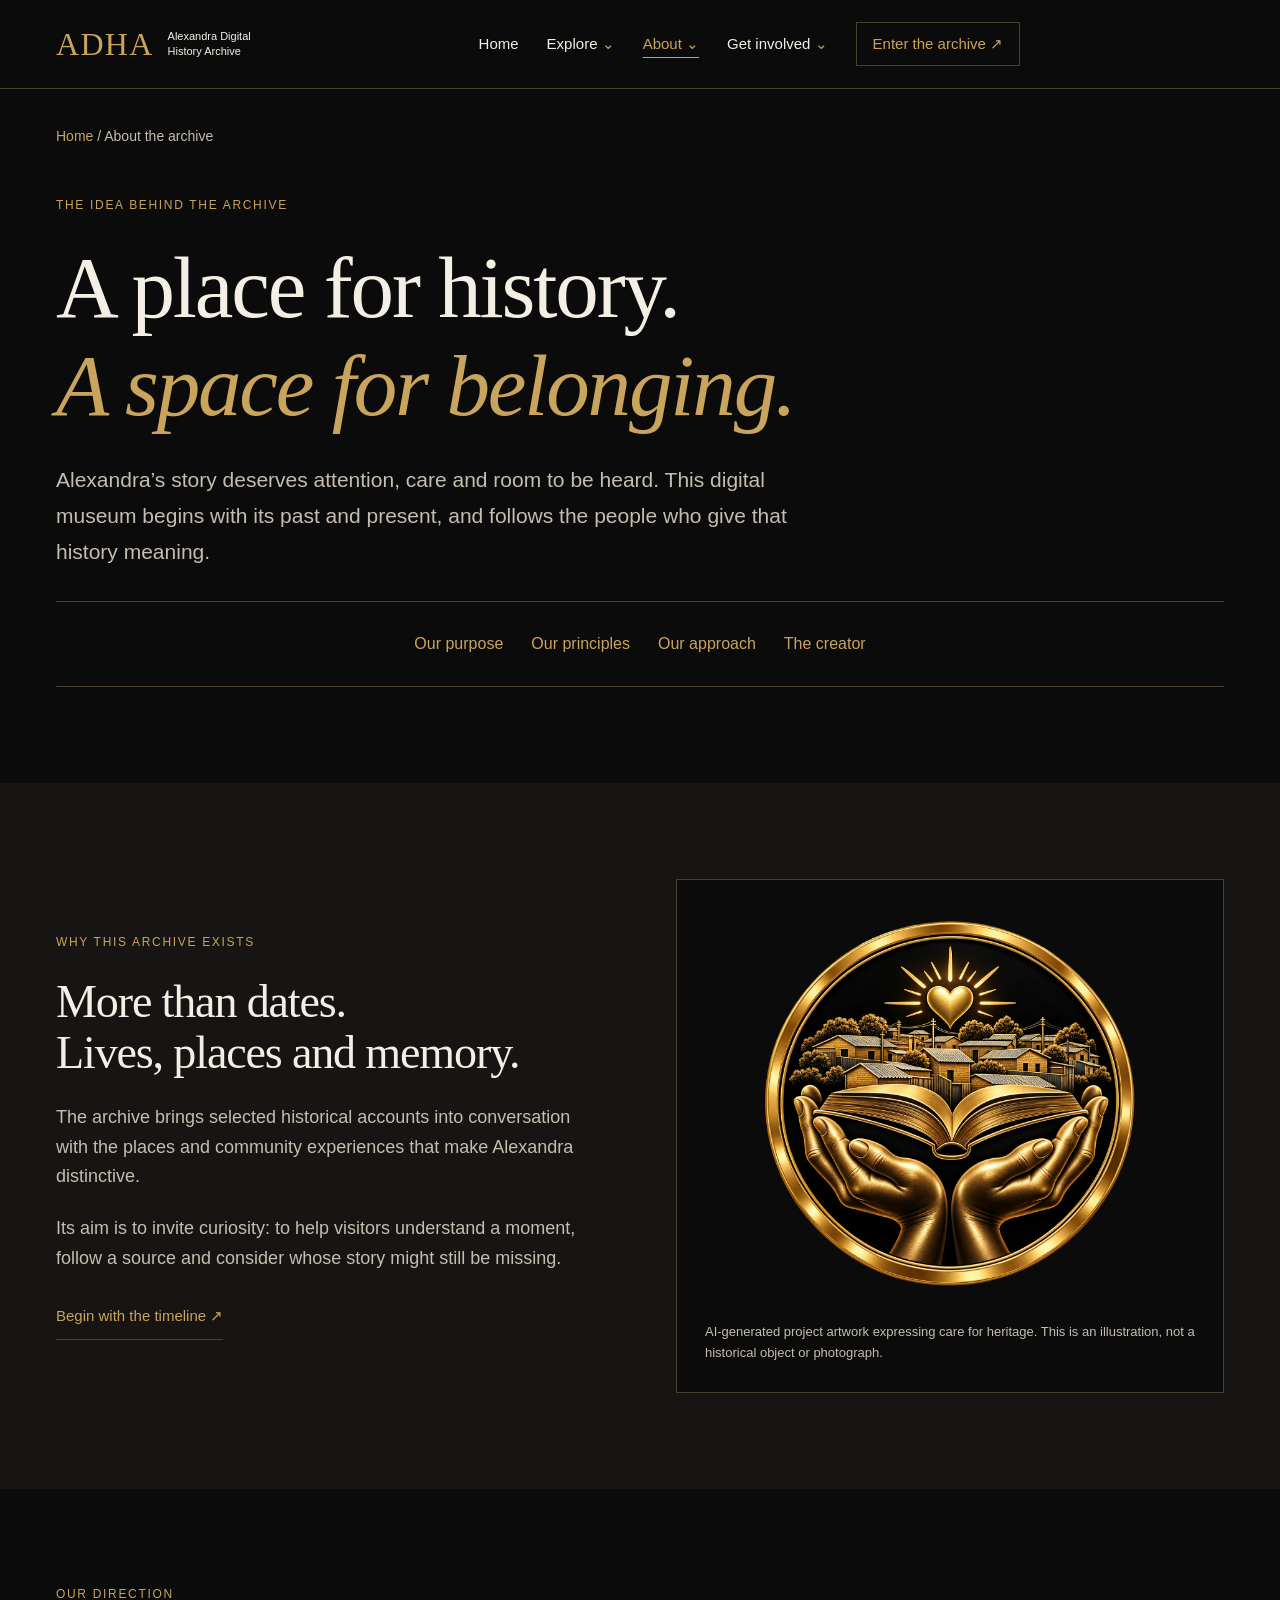
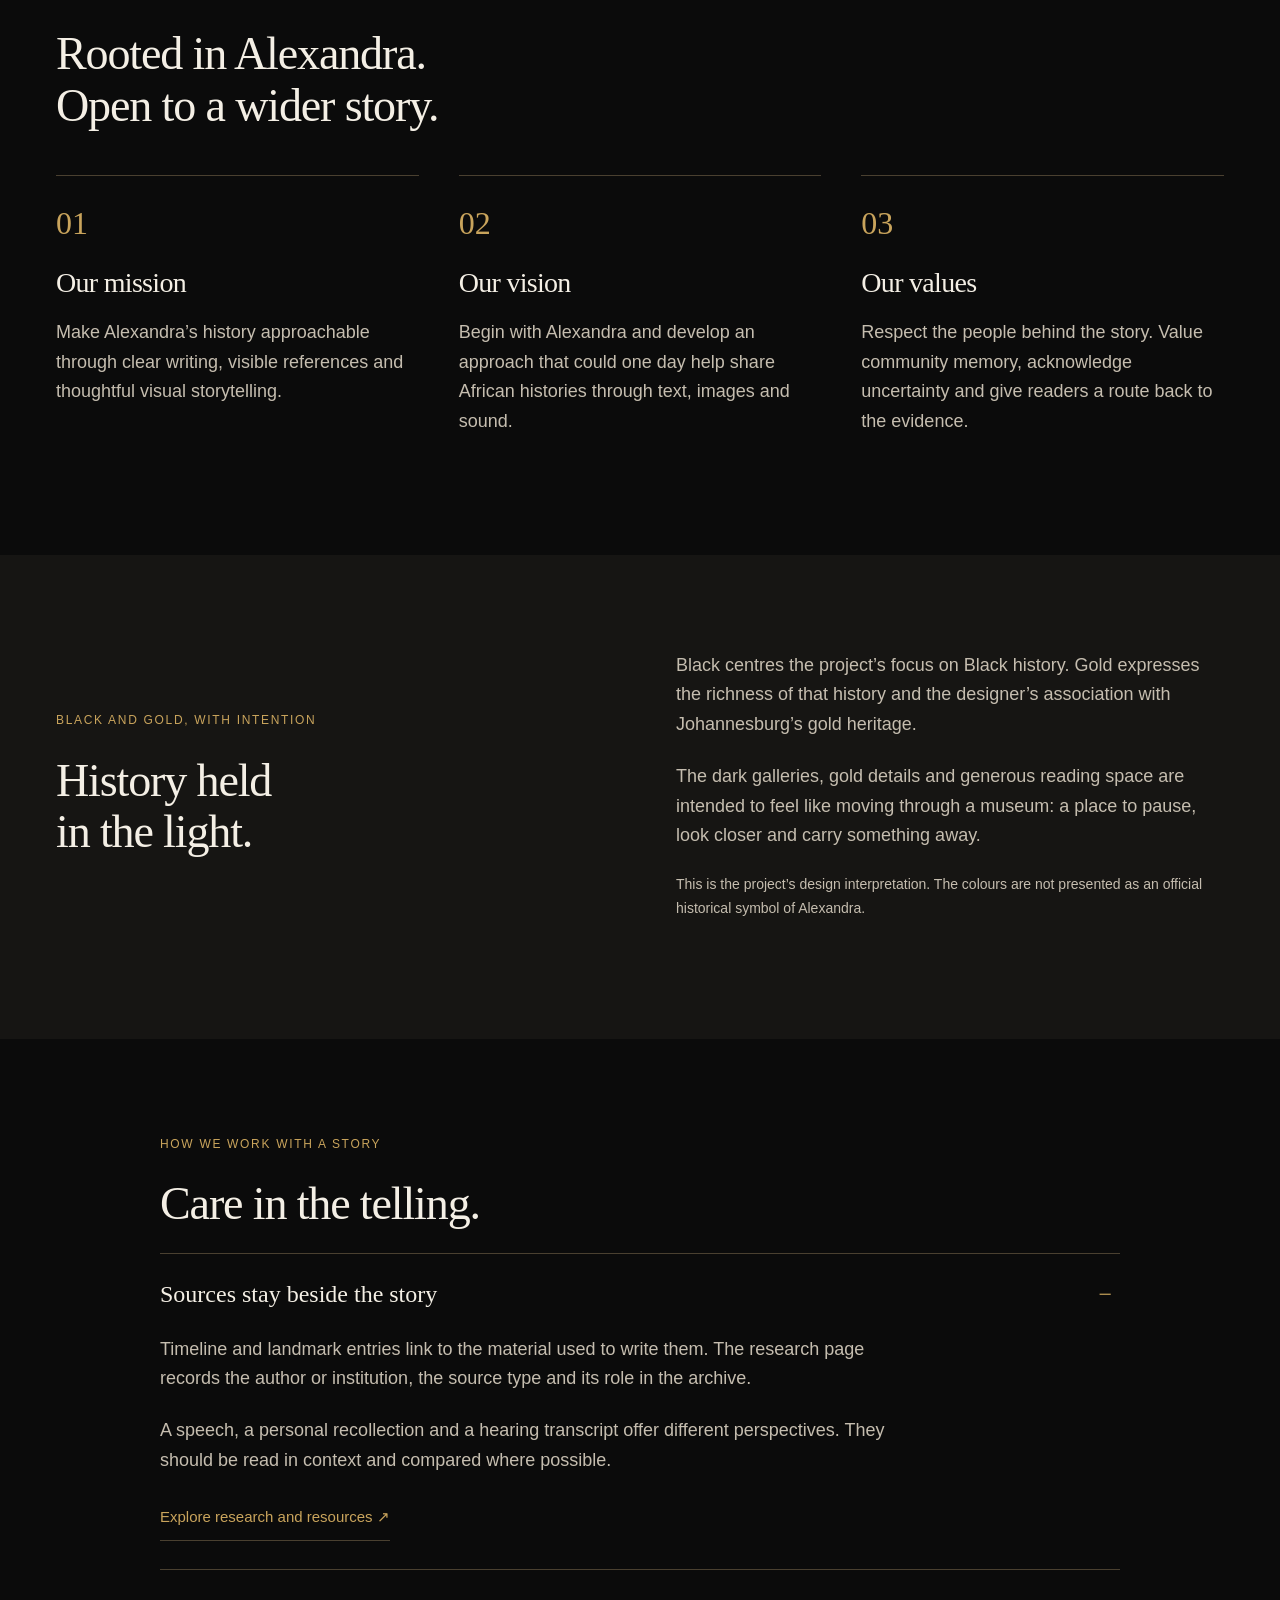
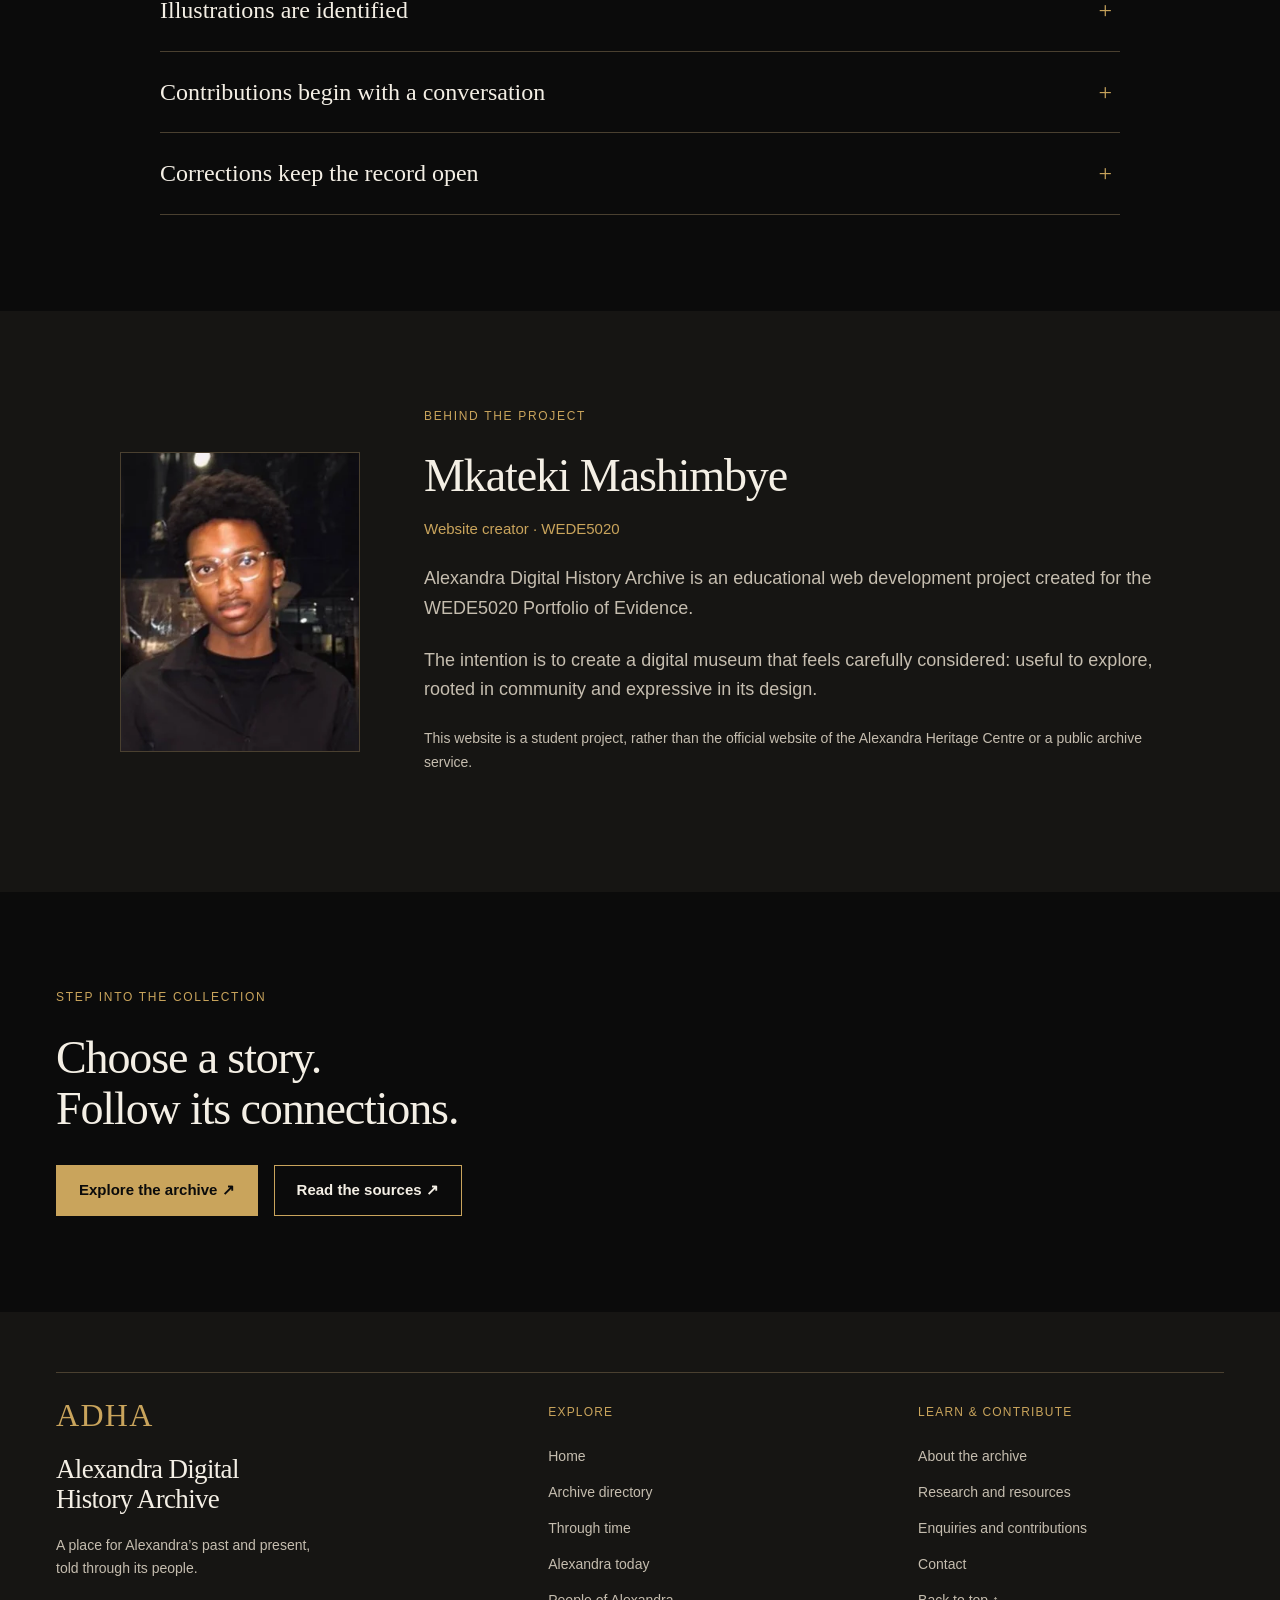
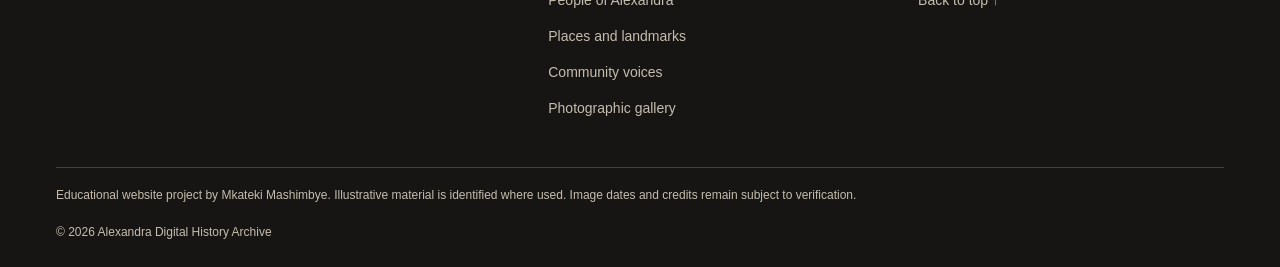
==== commit d27d07e2: "Complete museum exhibitions, form delivery, SEO and image optimisation" ====
--- a/about.html
+++ b/about.html
@@ -1,425 +1,446 @@
 <!DOCTYPE html>
 <html lang="en">
- <head>
-  <!-- Metadata describes this page and enables responsive layouts. -->
-  <meta charset="utf-8"/>
-  <meta content="width=device-width, initial-scale=1" name="viewport"/>
-  <title>
-   About the Archive | Alexandra Digital History Archive
-  </title>
-  <meta content="Discover the purpose, design and editorial approach behind Alexandra Digital History Archive, an educational digital museum project." name="description"/>
-  <link href="css/style.css" rel="stylesheet"/>
-  <link href="css/museum.css" rel="stylesheet"/>
-  <link href="css/learning.css" rel="stylesheet"/>
-  <script defer="" src="js/main.js">
-  </script>
- </head>
- <body id="top">
-  <a class="skip-link" href="#main-content">
-   Skip to content
-  </a>
-  <header class="museum-header">
-   <div class="museum-wrap header-inner">
-    <a aria-label="Alexandra Digital History Archive home" class="wordmark" href="index.html">
-     <span>
-      ADHA
-     </span>
-     <small>
-      Alexandra Digital
-      <br/>
-      History Archive
-     </small>
+  <head>
+    <!-- Metadata describes this page and enables responsive layouts. -->
+    <meta charset="utf-8"/>
+    <meta content="width=device-width, initial-scale=1" name="viewport"/>
+    <title>About the Archive | Alexandra Digital History Archive</title>
+    <meta name="description" content="Discover the purpose, community values and editorial approach behind Alexandra Digital History Archive, an educational digital museum by Mkateki Mashimbye."/>
+    <link href="css/style.css" rel="stylesheet"/>
+    <link href="css/museum.css" rel="stylesheet"/>
+    <link href="css/learning.css" rel="stylesheet"/>
+    <script defer="" src="js/main.js">
+    </script>
+    <!-- Public URL metadata uses the planned GitHub Pages deployment address. -->
+    <link rel="canonical" href="https://emgpsd.github.io/wede5020-2026-part-3-st10479746/about.html"/>
+    <meta name="robots" content="index, follow, max-image-preview:large"/>
+    <meta property="og:type" content="website"/>
+    <meta property="og:site_name" content="Alexandra Digital History Archive"/>
+    <meta property="og:title" content="About the Archive | Alexandra Digital History Archive"/>
+    <meta property="og:description" content="Discover the purpose, community values and editorial approach behind Alexandra Digital History Archive, an educational digital museum by Mkateki Mashimbye."/>
+    <meta property="og:url" content="https://emgpsd.github.io/wede5020-2026-part-3-st10479746/about.html"/>
+    <meta property="og:image" content="https://emgpsd.github.io/wede5020-2026-part-3-st10479746/images/optimised/alexandra-golden-hour-street.webp"/>
+    <meta property="og:image:alt" content="AI-generated Alexandra-inspired street scene at golden hour"/>
+  </head>
+  <body id="top">
+    <a class="skip-link" href="#main-content">
+      Skip to content
     </a>
-    <button aria-controls="museum-navigation" aria-expanded="false" class="menu-toggle" hidden="" type="button">
-     Menu
-     <span aria-hidden="true">
-      ☰
-     </span>
-    </button>
-    <nav aria-label="Main navigation" class="museum-nav" id="museum-navigation">
-     <a href="index.html">
-      Home
-     </a>
-     <details class="nav-group">
-      <summary>
-       Explore
-      </summary>
-      <div class="nav-panel">
-       <a href="content.html">
-        Archive directory
-       </a>
-       <a href="gallery.html">
-        Photographic gallery
-       </a>
-       <a href="timeline.html">
-        Through time
-       </a>
-       <a href="index.html#past-present">
-        Past and present
-       </a>
-       <a href="index.html#people">
-        People and community
-       </a>
-       <a href="places.html">
-        Places and landmarks
-       </a>
+    <!-- Shared navigation gives every page the same routes through the museum. -->
+    <header class="museum-header">
+      <div class="museum-wrap header-inner">
+        <a aria-label="Alexandra Digital History Archive home" class="wordmark" href="index.html">
+          <span>
+            ADHA
+          </span>
+          <small>
+            Alexandra Digital
+            <br/>
+            History Archive
+          </small>
+        </a>
+        <button aria-controls="museum-navigation" aria-expanded="false" class="menu-toggle" hidden="" type="button">
+          Menu
+          <span aria-hidden="true">
+            ☰
+          </span>
+        </button>
+        <nav aria-label="Main navigation" class="museum-nav" id="museum-navigation">
+          <a href="index.html">
+            Home
+          </a>
+          <details class="nav-group">
+            <summary>
+              Explore
+            </summary>
+            <div class="nav-panel">
+              <a href="content.html">
+                Archive directory
+              </a>
+              <a href="timeline.html">
+                Through time
+              </a>
+              <a href="alexandra-today.html">
+                Alexandra today
+              </a>
+              <a href="people.html">
+                People of Alexandra
+              </a>
+              <a href="places.html">
+                Places and landmarks
+              </a>
+              <a href="community-voices.html">
+                Community voices
+              </a>
+              <a href="gallery.html">
+                Photographic gallery
+              </a>
+            </div>
+          </details>
+          <details class="nav-group nav-current-group">
+            <summary>
+              About
+            </summary>
+            <div class="nav-panel">
+              <a aria-current="page" href="about.html">
+                About the archive
+              </a>
+              <a href="research.html">
+                Research and resources
+              </a>
+            </div>
+          </details>
+          <details class="nav-group">
+            <summary>
+              Get involved
+            </summary>
+            <div class="nav-panel">
+              <a href="enquiry.html">
+                Enquiries and contributions
+              </a>
+              <a href="contact.html">
+                Contact
+              </a>
+            </div>
+          </details>
+          <a class="nav-archive" href="content.html">
+            Enter the archive
+            <span aria-hidden="true">
+              ↗
+            </span>
+          </a>
+        </nav>
       </div>
-     </details>
-     <a aria-current="page" href="about.html">
-      About
-     </a>
-     <a href="research.html">
-      Research and resources
-     </a>
-     <details class="nav-group">
-      <summary>
-       Get involved
-      </summary>
-      <div class="nav-panel">
-       <a href="enquiry.html">
-        Enquiries and contributions
-       </a>
-       <a href="contact.html">
-        Contact
-       </a>
+    </header>
+    <main class="museum-home learning-page" id="main-content">
+      <!-- The introduction connects the archive's visual identity with its purpose. -->
+      <section class="museum-wrap learning-intro">
+        <p class="learning-breadcrumb">
+          <a href="index.html">
+            Home
+          </a>
+          / About the archive
+        </p>
+        <p class="eyebrow">
+          The idea behind the archive
+        </p>
+        <h1>
+          A place for history.
+          <br/>
+          <em>
+            A space for belonging.
+          </em>
+        </h1>
+        <p class="learning-lead">
+          Alexandra’s story deserves attention, care and room to be heard. This digital museum begins with its past and present, and follows the people who give that history meaning.
+        </p>
+        <nav aria-label="On this page" class="learning-jump">
+          <a href="#purpose">
+            Our purpose
+          </a>
+          <a href="#principles">
+            Our principles
+          </a>
+          <a href="#approach">
+            Our approach
+          </a>
+          <a href="#creator">
+            The creator
+          </a>
+        </nav>
+      </section>
+      <section class="museum-section learning-band" id="purpose">
+        <div class="museum-wrap editorial-grid">
+          <div>
+            <p class="eyebrow">
+              Why this archive exists
+            </p>
+            <h2>
+              More than dates.
+              <br/>
+              Lives, places and memory.
+            </h2>
+            <p>
+              The archive brings selected historical accounts into conversation with the places and community experiences that make Alexandra distinctive.
+            </p>
+            <p>
+              Its aim is to invite curiosity: to help visitors understand a moment, follow a source and consider whose story might still be missing.
+            </p>
+            <a class="text-link" href="timeline.html">
+              Begin with the timeline ↗
+            </a>
+          </div>
+          <figure class="learning-art">
+            <img decoding="async" alt="Gold illustration of hands holding a heritage scene" height="640" loading="lazy" src="images/optimised/gold-heritage-caring-hands.webp" width="640"/>
+            <figcaption>
+              AI-generated project artwork expressing care for heritage. This is an illustration, not a historical object or photograph.
+            </figcaption>
+          </figure>
+        </div>
+      </section>
+      <!-- The three principles retain the original project's mission, vision and community focus. -->
+      <section class="museum-section museum-wrap" id="principles">
+        <p class="eyebrow">
+          Our direction
+        </p>
+        <h2>
+          Rooted in Alexandra.
+          <br/>
+          Open to a wider story.
+        </h2>
+        <div class="learning-principles">
+          <article>
+            <p aria-hidden="true" class="learning-number">
+              01
+            </p>
+            <h3>
+              Our mission
+            </h3>
+            <p>
+              Make Alexandra’s history approachable through clear writing, visible references and thoughtful visual storytelling.
+            </p>
+          </article>
+          <article>
+            <p aria-hidden="true" class="learning-number">
+              02
+            </p>
+            <h3>
+              Our vision
+            </h3>
+            <p>
+              Begin with Alexandra and develop an approach that could one day help share African histories through text, images and sound.
+            </p>
+          </article>
+          <article>
+            <p aria-hidden="true" class="learning-number">
+              03
+            </p>
+            <h3>
+              Our values
+            </h3>
+            <p>
+              Respect the people behind the story. Value community memory, acknowledge uncertainty and give readers a route back to the evidence.
+            </p>
+          </article>
+        </div>
+      </section>
+      <section class="museum-section learning-band">
+        <div class="museum-wrap editorial-grid">
+          <div>
+            <p class="eyebrow">
+              Black and gold, with intention
+            </p>
+            <h2>
+              History held
+              <br/>
+              in the light.
+            </h2>
+          </div>
+          <div>
+            <p>
+              Black centres the project’s focus on Black history. Gold expresses the richness of that history and the designer’s association with Johannesburg’s gold heritage.
+            </p>
+            <p>
+              The dark galleries, gold details and generous reading space are intended to feel like moving through a museum: a place to pause, look closer and carry something away.
+            </p>
+            <p class="learning-small">
+              This is the project’s design interpretation. The colours are not presented as an official historical symbol of Alexandra.
+            </p>
+          </div>
+        </div>
+      </section>
+      <!-- Expandable notes distinguish source evidence, illustrative media and proposed contributions. -->
+      <section class="museum-section museum-wrap learning-reading" id="approach">
+        <p class="eyebrow">
+          How we work with a story
+        </p>
+        <h2>
+          Care in the telling.
+        </h2>
+        <details class="learning-details" open="">
+          <summary>
+            Sources stay beside the story
+          </summary>
+          <div>
+            <p>
+              Timeline and landmark entries link to the material used to write them. The research page records the author or institution, the source type and its role in the archive.
+            </p>
+            <p>
+              A speech, a personal recollection and a hearing transcript offer different perspectives. They should be read in context and compared where possible.
+            </p>
+            <a class="text-link" href="research.html">
+              Explore research and resources ↗
+            </a>
+          </div>
+        </details>
+        <details class="learning-details">
+          <summary>
+            Illustrations are identified
+          </summary>
+          <div>
+            <p>
+              Generated artworks help demonstrate the project’s visual direction. They are labelled as illustrations and are not evidence of an event, person or historical scene.
+            </p>
+            <p>
+              Images with incomplete date or creator information carry a provenance note. Availability online does not automatically give permission to republish a work.
+            </p>
+            <a class="text-link" href="gallery.html">
+              Read the gallery captions ↗
+            </a>
+          </div>
+        </details>
+        <details class="learning-details">
+          <summary>
+            Contributions begin with a conversation
+          </summary>
+          <div>
+            <p>
+              The enquiry form provides a route to discuss possible memories, photographs or documents. It does not upload material or automatically add it to the collection.
+            </p>
+            <p>
+              Before publication, a contribution would need context, source checks and the contributor’s permission. Sensitive details and other people’s privacy also need consideration.
+            </p>
+            <a class="text-link" href="enquiry.html">
+              Ask about a contribution ↗
+            </a>
+          </div>
+        </details>
+        <details class="learning-details">
+          <summary>
+            Corrections keep the record open
+          </summary>
+          <div>
+            <p>
+              If something appears inaccurate or incomplete, send the page title, the detail concerned and a supporting reference through the contact form. The evidence can then be reviewed.
+            </p>
+            <a class="text-link" href="contact.html">
+              Suggest a correction ↗
+            </a>
+          </div>
+        </details>
+      </section>
+      <section class="museum-section learning-band" id="creator">
+        <div class="museum-wrap learning-creator">
+          <img decoding="async" alt="Mkateki Mashimbye, creator of this educational website" height="340" loading="lazy" src="images/optimised/mkateki-mashimbye.webp" width="280"/>
+          <div>
+            <p class="eyebrow">
+              Behind the project
+            </p>
+            <h2>
+              Mkateki Mashimbye
+            </h2>
+            <p class="learning-role">
+              Website creator · WEDE5020
+            </p>
+            <p>
+              Alexandra Digital History Archive is an educational web development project created for the WEDE5020 Portfolio of Evidence.
+            </p>
+            <p>
+              The intention is to create a digital museum that feels carefully considered: useful to explore, rooted in community and expressive in its design.
+            </p>
+            <p class="learning-small">
+              This website is a student project, rather than the official website of the Alexandra Heritage Centre or a public archive service.
+            </p>
+          </div>
+        </div>
+      </section>
+      <section class="museum-section museum-wrap invitation">
+        <p class="eyebrow">
+          Step into the collection
+        </p>
+        <h2>
+          Choose a story.
+          <br/>
+          Follow its connections.
+        </h2>
+        <div class="action-row">
+          <a class="museum-button" href="content.html">
+            Explore the archive ↗
+          </a>
+          <a class="museum-button secondary" href="research.html">
+            Read the sources ↗
+          </a>
+        </div>
+      </section>
+    </main>
+    <!-- The footer provides direct routes to all twelve pages without opening a menu. -->
+    <footer class="museum-footer">
+      <div class="museum-wrap">
+        <div class="footer-grid">
+          <div>
+            <a class="wordmark" href="index.html">
+              <span>
+                ADHA
+              </span>
+            </a>
+            <h2>
+              Alexandra Digital
+              <br/>
+              History Archive
+            </h2>
+            <p>
+              A place for Alexandra’s past and present,
+              <br/>
+              told through its people.
+            </p>
+          </div>
+          <div>
+            <h3>
+              Explore
+            </h3>
+            <a href="index.html">
+              Home
+            </a>
+            <a href="content.html">
+              Archive directory
+            </a>
+            <a href="timeline.html">
+              Through time
+            </a>
+            <a href="alexandra-today.html">
+              Alexandra today
+            </a>
+            <a href="people.html">
+              People of Alexandra
+            </a>
+            <a href="places.html">
+              Places and landmarks
+            </a>
+            <a href="community-voices.html">
+              Community voices
+            </a>
+            <a href="gallery.html">
+              Photographic gallery
+            </a>
+          </div>
+          <div>
+            <h3>
+              Learn & contribute
+            </h3>
+            <a aria-current="page" href="about.html">
+              About the archive
+            </a>
+            <a href="research.html">
+              Research and resources
+            </a>
+            <a href="enquiry.html">
+              Enquiries and contributions
+            </a>
+            <a href="contact.html">
+              Contact
+            </a>
+            <a href="#top">
+              Back to top ↑
+            </a>
+          </div>
+        </div>
+        <p class="footer-note">
+          Educational website project by Mkateki Mashimbye. Illustrative material is identified where used. Image dates and credits remain subject to verification.
+        </p>
+        <p class="footer-note">
+          © 2026 Alexandra Digital History Archive
+        </p>
       </div>
-     </details>
-     <a class="nav-archive" href="content.html">
-      Enter the archive
-      <span aria-hidden="true">
-       ↗
-      </span>
-     </a>
-    </nav>
-   </div>
-  </header>
-  <main class="museum-home learning-page" id="main-content">
-   <!-- The introduction connects the archive's visual identity with its purpose. -->
-   <section class="museum-wrap learning-intro">
-    <p class="learning-breadcrumb">
-     <a href="index.html">
-      Home
-     </a>
-     / About the archive
-    </p>
-    <p class="eyebrow">
-     The idea behind the archive
-    </p>
-    <h1>
-     A place for history.
-     <br/>
-     <em>
-      A space for belonging.
-     </em>
-    </h1>
-    <p class="learning-lead">
-     Alexandra’s story deserves attention, care and room to be heard. This digital museum begins with its past and present, and follows the people who give that history meaning.
-    </p>
-    <nav aria-label="On this page" class="learning-jump">
-     <a href="#purpose">
-      Our purpose
-     </a>
-     <a href="#principles">
-      Our principles
-     </a>
-     <a href="#approach">
-      Our approach
-     </a>
-     <a href="#creator">
-      The creator
-     </a>
-    </nav>
-   </section>
-   <section class="museum-section learning-band" id="purpose">
-    <div class="museum-wrap editorial-grid">
-     <div>
-      <p class="eyebrow">
-       Why this archive exists
-      </p>
-      <h2>
-       More than dates.
-       <br/>
-       Lives, places and memory.
-      </h2>
-      <p>
-       The archive brings selected historical accounts into conversation with the places and community experiences that make Alexandra distinctive.
-      </p>
-      <p>
-       Its aim is to invite curiosity: to help visitors understand a moment, follow a source and consider whose story might still be missing.
-      </p>
-      <a class="text-link" href="timeline.html">
-       Begin with the timeline ↗
-      </a>
-     </div>
-     <figure class="learning-art">
-      <img alt="Gold illustration of hands holding a heritage scene" height="640" loading="lazy" src="images/Alexandra heritage in caring hands.png" width="640"/>
-      <figcaption>
-       AI-generated project artwork expressing care for heritage. This is an illustration, not a historical object or photograph.
-      </figcaption>
-     </figure>
-    </div>
-   </section>
-   <!-- The three principles retain the original project's mission, vision and community focus. -->
-   <section class="museum-section museum-wrap" id="principles">
-    <p class="eyebrow">
-     Our direction
-    </p>
-    <h2>
-     Rooted in Alexandra.
-     <br/>
-     Open to a wider story.
-    </h2>
-    <div class="learning-principles">
-     <article>
-      <p aria-hidden="true" class="learning-number">
-       01
-      </p>
-      <h3>
-       Our mission
-      </h3>
-      <p>
-       Make Alexandra’s history approachable through clear writing, visible references and thoughtful visual storytelling.
-      </p>
-     </article>
-     <article>
-      <p aria-hidden="true" class="learning-number">
-       02
-      </p>
-      <h3>
-       Our vision
-      </h3>
-      <p>
-       Begin with Alexandra and develop an approach that could one day help share African histories through text, images and sound.
-      </p>
-     </article>
-     <article>
-      <p aria-hidden="true" class="learning-number">
-       03
-      </p>
-      <h3>
-       Our values
-      </h3>
-      <p>
-       Respect the people behind the story. Value community memory, acknowledge uncertainty and give readers a route back to the evidence.
-      </p>
-     </article>
-    </div>
-   </section>
-   <section class="museum-section learning-band">
-    <div class="museum-wrap editorial-grid">
-     <div>
-      <p class="eyebrow">
-       Black and gold, with intention
-      </p>
-      <h2>
-       History held
-       <br/>
-       in the light.
-      </h2>
-     </div>
-     <div>
-      <p>
-       Black centres the project’s focus on Black history. Gold expresses the richness of that history and the designer’s association with Johannesburg’s gold heritage.
-      </p>
-      <p>
-       The dark galleries, gold details and generous reading space are intended to feel like moving through a museum: a place to pause, look closer and carry something away.
-      </p>
-      <p class="learning-small">
-       This is the project’s design interpretation. The colours are not presented as an official historical symbol of Alexandra.
-      </p>
-     </div>
-    </div>
-   </section>
-   <!-- Expandable notes distinguish source evidence, illustrative media and proposed contributions. -->
-   <section class="museum-section museum-wrap learning-reading" id="approach">
-    <p class="eyebrow">
-     How we work with a story
-    </p>
-    <h2>
-     Care in the telling.
-    </h2>
-    <details class="learning-details" open="">
-     <summary>
-      Sources stay beside the story
-     </summary>
-     <div>
-      <p>
-       Timeline and landmark entries link to the material used to write them. The research page records the author or institution, the source type and its role in the archive.
-      </p>
-      <p>
-       A speech, a personal recollection and a hearing transcript offer different perspectives. They should be read in context and compared where possible.
-      </p>
-      <a class="text-link" href="research.html">
-       Explore research and resources ↗
-      </a>
-     </div>
-    </details>
-    <details class="learning-details">
-     <summary>
-      Illustrations are identified
-     </summary>
-     <div>
-      <p>
-       Generated artworks help demonstrate the project’s visual direction. They are labelled as illustrations and are not evidence of an event, person or historical scene.
-      </p>
-      <p>
-       Images with incomplete date or creator information carry a provenance note. Availability online does not automatically give permission to republish a work.
-      </p>
-      <a class="text-link" href="gallery.html">
-       Read the gallery captions ↗
-      </a>
-     </div>
-    </details>
-    <details class="learning-details">
-     <summary>
-      Contributions begin with a conversation
-     </summary>
-     <div>
-      <p>
-       The enquiry form provides a route to discuss possible memories, photographs or documents. It does not upload material or automatically add it to the collection.
-      </p>
-      <p>
-       Before publication, a contribution would need context, source checks and the contributor’s permission. Sensitive details and other people’s privacy also need consideration.
-      </p>
-      <a class="text-link" href="enquiry.html">
-       Ask about a contribution ↗
-      </a>
-     </div>
-    </details>
-    <details class="learning-details">
-     <summary>
-      Corrections keep the record open
-     </summary>
-     <div>
-      <p>
-       If something appears inaccurate or incomplete, send the page title, the detail concerned and a supporting reference through the contact form. The evidence can then be reviewed.
-      </p>
-      <a class="text-link" href="contact.html">
-       Suggest a correction ↗
-      </a>
-     </div>
-    </details>
-   </section>
-   <section class="museum-section learning-band" id="creator">
-    <div class="museum-wrap learning-creator">
-     <img alt="Mkateki Mashimbye, creator of this educational website" height="340" loading="lazy" src="images/Mkateki Mashimbye.jpeg" width="280"/>
-     <div>
-      <p class="eyebrow">
-       Behind the project
-      </p>
-      <h2>
-       Mkateki Mashimbye
-      </h2>
-      <p class="learning-role">
-       Website creator · WEDE5020
-      </p>
-      <p>
-       Alexandra Digital History Archive is an educational web development project created for the WEDE5020 Portfolio of Evidence.
-      </p>
-      <p>
-       The intention is to create a digital museum that feels carefully considered: useful to explore, rooted in community and expressive in its design.
-      </p>
-      <p class="learning-small">
-       This website is a student project, rather than the official website of the Alexandra Heritage Centre or a public archive service.
-      </p>
-     </div>
-    </div>
-   </section>
-   <section class="museum-section museum-wrap invitation">
-    <p class="eyebrow">
-     Step into the collection
-    </p>
-    <h2>
-     Choose a story.
-     <br/>
-     Follow its connections.
-    </h2>
-    <div class="action-row">
-     <a class="museum-button" href="content.html">
-      Explore the archive ↗
-     </a>
-     <a class="museum-button secondary" href="research.html">
-      Read the sources ↗
-     </a>
-    </div>
-   </section>
-  </main>
-  <footer class="museum-footer">
-   <div class="museum-wrap">
-    <div class="footer-grid">
-     <div>
-      <a class="wordmark" href="index.html">
-       <span>
-        ADHA
-       </span>
-      </a>
-      <h2>
-       Alexandra Digital
-       <br/>
-       History Archive
-      </h2>
-      <p>
-       A place for Alexandra’s past and present,
-       <br/>
-       told through its people.
-      </p>
-     </div>
-     <div>
-      <h3>
-       Explore
-      </h3>
-      <a href="index.html">
-       Home
-      </a>
-      <a href="content.html">
-       Archive directory
-      </a>
-      <a href="gallery.html">
-       Photographic gallery
-      </a>
-      <a href="timeline.html">
-       Through time
-      </a>
-      <a href="index.html#past-present">
-       Past and present
-      </a>
-      <a href="index.html#people">
-       People and community
-      </a>
-      <a href="places.html">
-       Places and landmarks
-      </a>
-     </div>
-     <div>
-      <h3>
-       Learn &amp; contribute
-      </h3>
-      <a href="about.html">
-       About the archive
-      </a>
-      <a href="research.html">
-       Research and resources
-      </a>
-      <a href="enquiry.html">
-       Enquiries and contributions
-      </a>
-      <a href="contact.html">
-       Contact
-      </a>
-      <a href="#top">
-       Back to top ↑
-      </a>
-     </div>
-    </div>
-    <p class="footer-note">
-     Educational website project by Mkateki Mashimbye. Illustrative
-          material is identified where used. Image dates and credits remain
-          subject to verification.
-    </p>
-    <p class="footer-note">
-     © 2026 Alexandra Digital History Archive
-    </p>
-   </div>
-  </footer>
- </body>
+    </footer>
+  </body>
 </html>
--- a/css/museum.css
+++ b/css/museum.css
@@ -734,7 +734,7 @@
   display: block;
   width: 100%;
   height: 165px;
-  object-fit: contain;
+  object-fit: cover;
 }
 .archive-entry h3 {
   font-size: 30px;
@@ -1694,3 +1694,26 @@
         margin-inline: auto;
     }
 }
+
+/* Shared menus identify the current exhibition group and keep long lists accessible. */
+.museum-nav .nav-current-group > summary {
+  color: var(--museum-gold);
+  text-decoration: underline;
+  text-underline-offset: 8px;
+}
+.nav-panel {
+  max-height: min(560px, 70vh);
+  overflow-y: auto;
+}
+@media (min-width: 901px) {
+  .museum-nav .nav-group:last-of-type .nav-panel {
+    left: auto;
+    right: 0;
+  }
+}
+@media (max-width: 900px) {
+  .nav-panel {
+    max-height: none;
+    overflow: visible;
+  }
+}
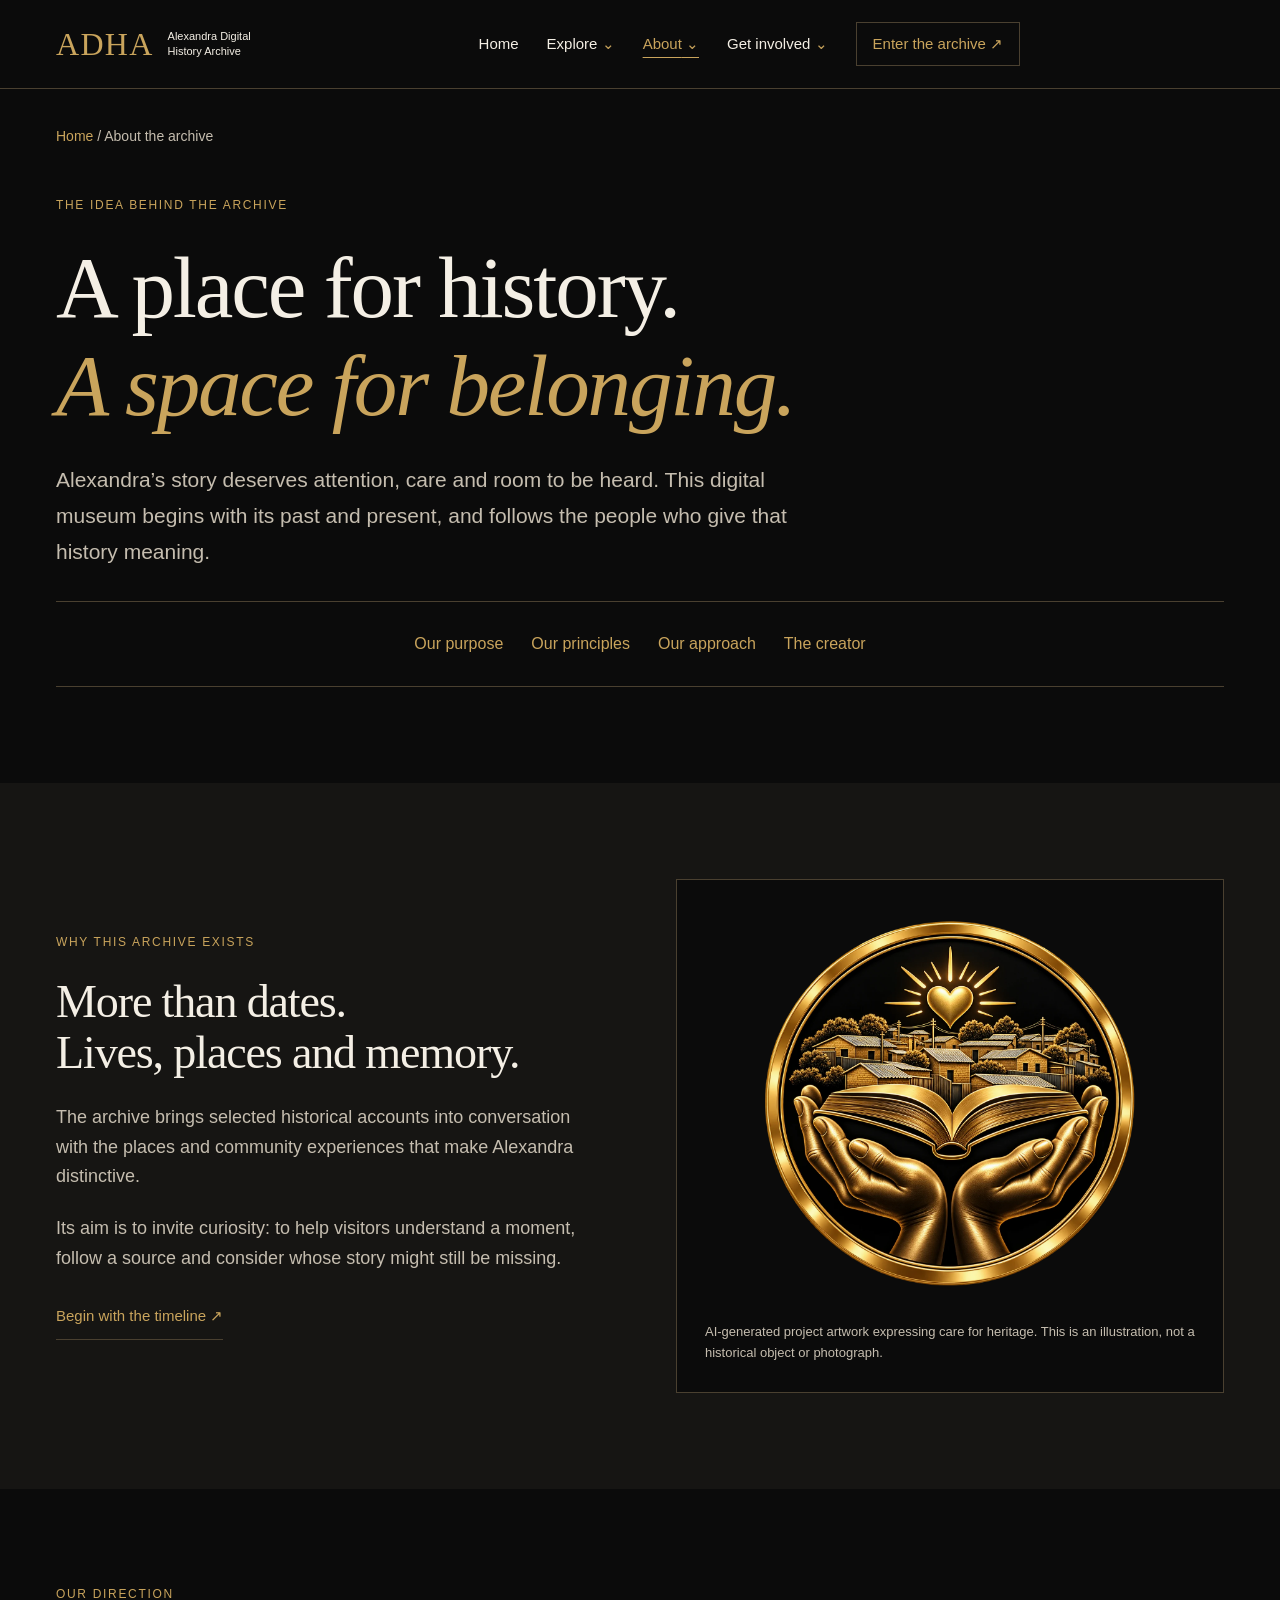
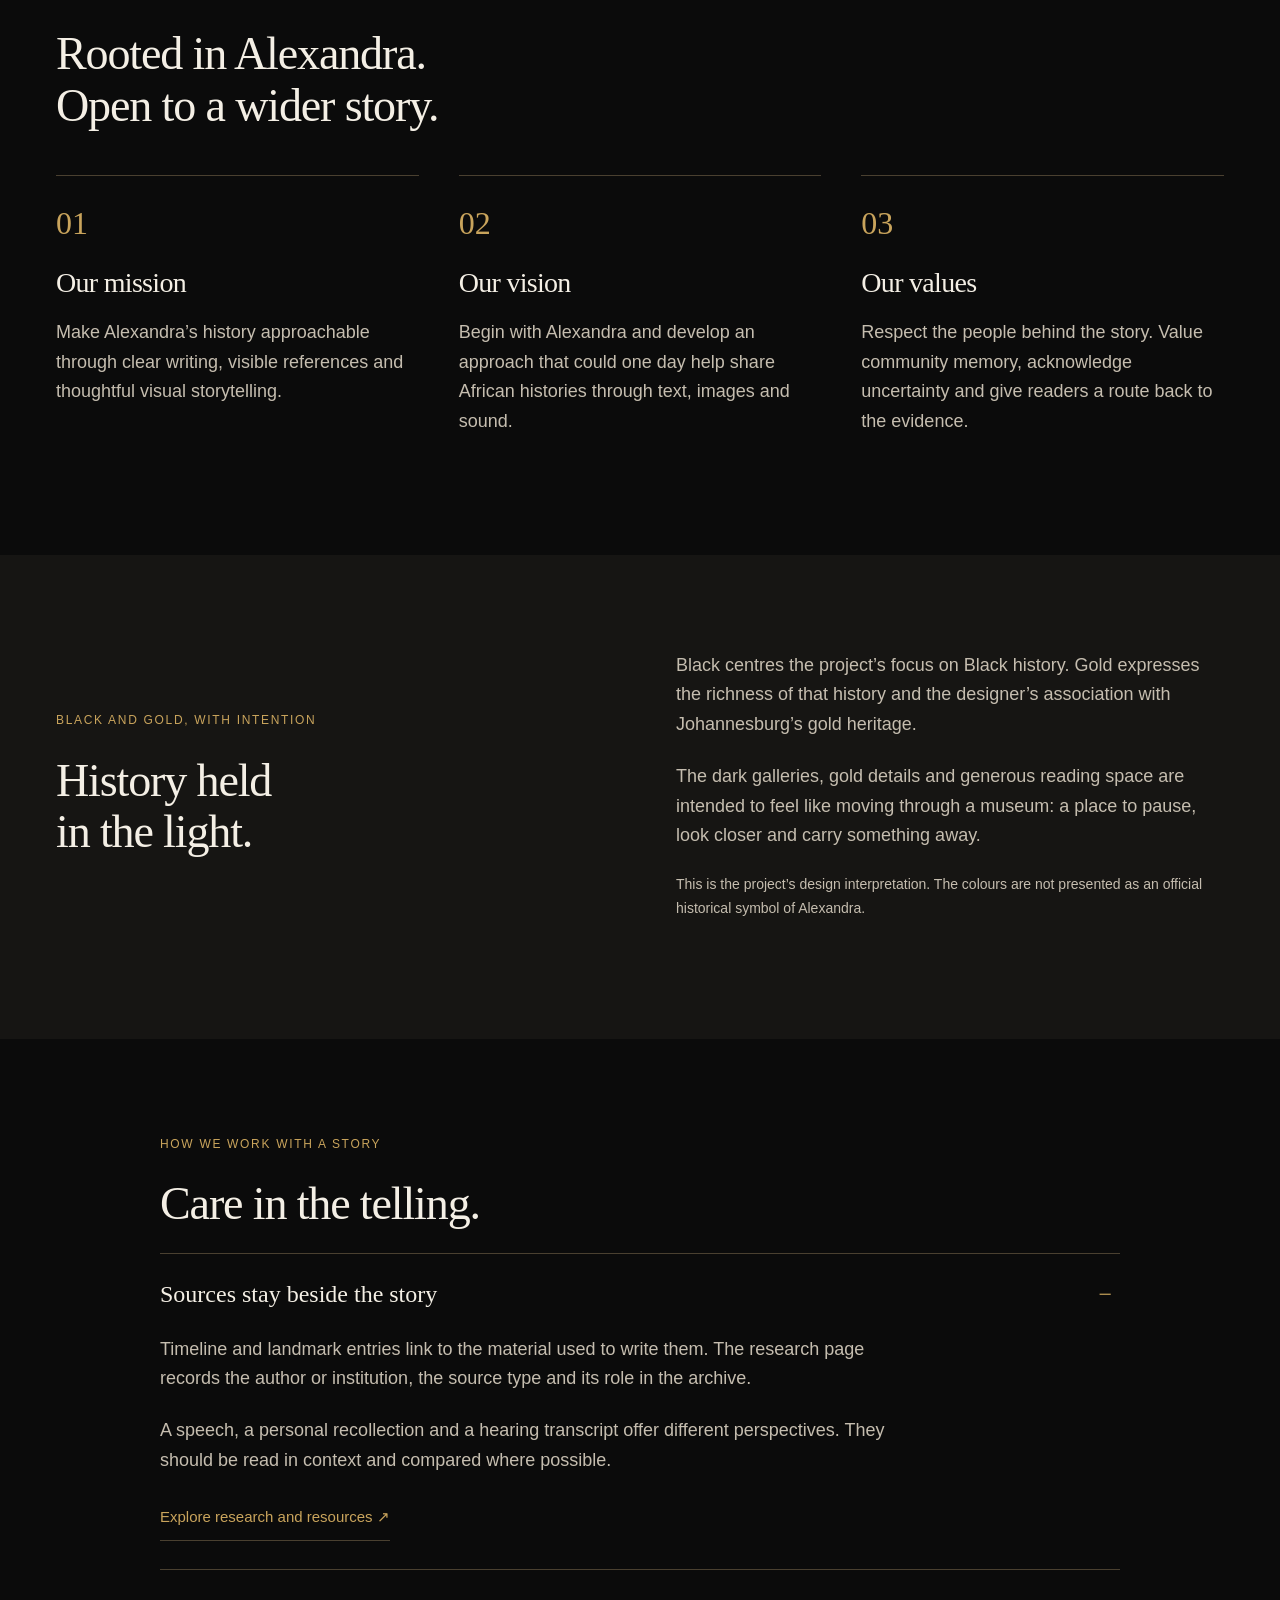
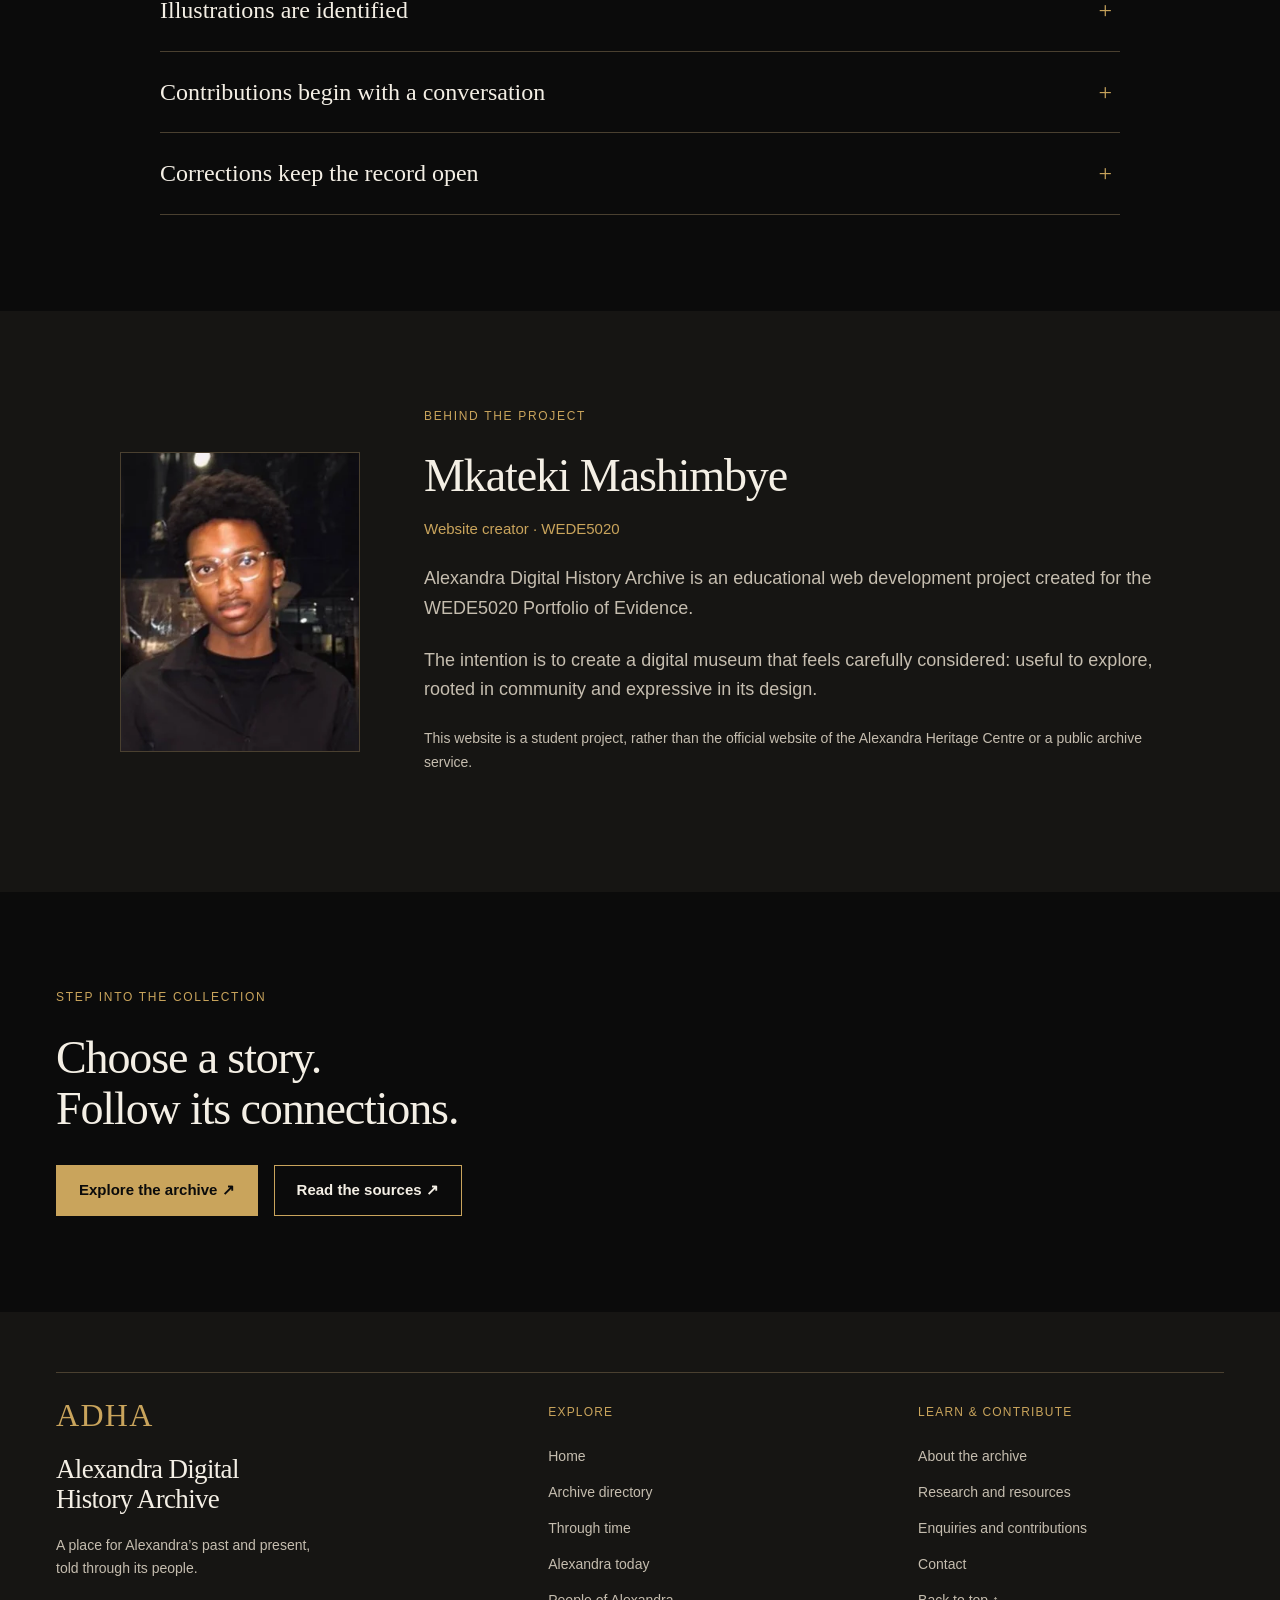
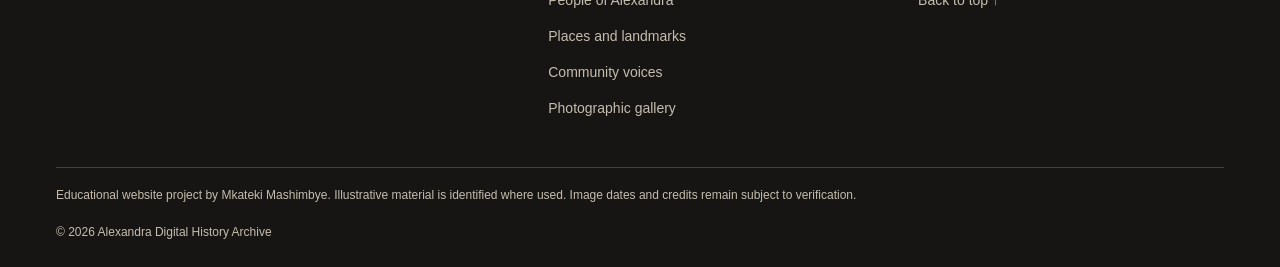
==== commit 5cda14dd: "Publish updated gallery images, references and commented code" ====
--- a/about.html
+++ b/about.html
@@ -2,112 +2,102 @@
 <html lang="en">
   <head>
     <!-- Metadata describes this page and enables responsive layouts. -->
-    <meta charset="utf-8"/>
-    <meta content="width=device-width, initial-scale=1" name="viewport"/>
+    <meta charset="utf-8" />
+    <meta content="width=device-width, initial-scale=1" name="viewport" />
     <title>About the Archive | Alexandra Digital History Archive</title>
-    <meta name="description" content="Discover the purpose, community values and editorial approach behind Alexandra Digital History Archive, an educational digital museum by Mkateki Mashimbye."/>
-    <link href="css/style.css" rel="stylesheet"/>
-    <link href="css/museum.css" rel="stylesheet"/>
-    <link href="css/learning.css" rel="stylesheet"/>
-    <script defer="" src="js/main.js">
-    </script>
+    <meta
+      name="description"
+      content="Discover the purpose, community values and editorial approach behind Alexandra Digital History Archive, an educational digital museum by Mkateki Mashimbye."
+    />
+    <link href="css/style.css?v=references-20261109" rel="stylesheet" />
+    <link href="css/museum.css?v=references-20261109" rel="stylesheet" />
+    <link href="css/learning.css?v=references-20261109" rel="stylesheet" />
+    <script defer="" src="js/main.js?v=references-20261109"></script>
     <!-- Public URL metadata uses the planned GitHub Pages deployment address. -->
-    <link rel="canonical" href="https://emgpsd.github.io/wede5020-2026-part-3-st10479746/about.html"/>
-    <meta name="robots" content="index, follow, max-image-preview:large"/>
-    <meta property="og:type" content="website"/>
-    <meta property="og:site_name" content="Alexandra Digital History Archive"/>
-    <meta property="og:title" content="About the Archive | Alexandra Digital History Archive"/>
-    <meta property="og:description" content="Discover the purpose, community values and editorial approach behind Alexandra Digital History Archive, an educational digital museum by Mkateki Mashimbye."/>
-    <meta property="og:url" content="https://emgpsd.github.io/wede5020-2026-part-3-st10479746/about.html"/>
-    <meta property="og:image" content="https://emgpsd.github.io/wede5020-2026-part-3-st10479746/images/optimised/alexandra-golden-hour-street.webp"/>
-    <meta property="og:image:alt" content="AI-generated Alexandra-inspired street scene at golden hour"/>
+    <link
+      rel="canonical"
+      href="https://st10479746.github.io/alexandra-digital-history-archive/about.html"
+    />
+    <meta name="robots" content="index, follow, max-image-preview:large" />
+    <meta property="og:type" content="website" />
+    <meta property="og:site_name" content="Alexandra Digital History Archive" />
+    <meta property="og:title" content="About the Archive | Alexandra Digital History Archive" />
+    <meta
+      property="og:description"
+      content="Discover the purpose, community values and editorial approach behind Alexandra Digital History Archive, an educational digital museum by Mkateki Mashimbye."
+    />
+    <meta
+      property="og:url"
+      content="https://st10479746.github.io/alexandra-digital-history-archive/about.html"
+    />
+    <meta
+      property="og:image"
+      content="https://st10479746.github.io/alexandra-digital-history-archive/images/optimised/alexandra-golden-hour-street.webp"
+    />
+    <meta
+      property="og:image:alt"
+      content="AI-generated Alexandra-inspired street scene at golden hour"
+    />
+    <meta
+      name="keywords"
+      content="About Alexandra Digital History Archive, heritage project, Mkateki Mashimbye, digital museum, community values"
+    />
+    <meta name="author" content="Mkateki Mashimbye" />
   </head>
   <body id="top">
-    <a class="skip-link" href="#main-content">
-      Skip to content
-    </a>
+    <a class="skip-link" href="#main-content"> Skip to content </a>
     <!-- Shared navigation gives every page the same routes through the museum. -->
     <header class="museum-header">
       <div class="museum-wrap header-inner">
         <a aria-label="Alexandra Digital History Archive home" class="wordmark" href="index.html">
-          <span>
-            ADHA
-          </span>
+          <span> ADHA </span>
           <small>
             Alexandra Digital
-            <br/>
+            <br />
             History Archive
           </small>
         </a>
-        <button aria-controls="museum-navigation" aria-expanded="false" class="menu-toggle" hidden="" type="button">
+        <button
+          aria-controls="museum-navigation"
+          aria-expanded="false"
+          class="menu-toggle"
+          hidden=""
+          type="button"
+        >
           Menu
-          <span aria-hidden="true">
-            ☰
-          </span>
+          <span aria-hidden="true"> ☰ </span>
         </button>
         <nav aria-label="Main navigation" class="museum-nav" id="museum-navigation">
-          <a href="index.html">
-            Home
-          </a>
+          <a href="index.html"> Home </a>
           <details class="nav-group">
-            <summary>
-              Explore
-            </summary>
+            <summary>Explore</summary>
             <div class="nav-panel">
-              <a href="content.html">
-                Archive directory
-              </a>
-              <a href="timeline.html">
-                Through time
-              </a>
-              <a href="alexandra-today.html">
-                Alexandra today
-              </a>
-              <a href="people.html">
-                People of Alexandra
-              </a>
-              <a href="places.html">
-                Places and landmarks
-              </a>
-              <a href="community-voices.html">
-                Community voices
-              </a>
-              <a href="gallery.html">
-                Photographic gallery
-              </a>
+              <a href="content.html"> Archive directory </a>
+              <a href="timeline.html"> Through time </a>
+              <a href="alexandra-today.html"> Alexandra today </a>
+              <a href="people.html"> People of Alexandra </a>
+              <a href="places.html"> Places and landmarks </a>
+              <a href="community-voices.html"> Community voices </a>
+              <a href="gallery.html"> Photographic gallery </a>
             </div>
           </details>
           <details class="nav-group nav-current-group">
-            <summary>
-              About
-            </summary>
+            <summary>About</summary>
             <div class="nav-panel">
-              <a aria-current="page" href="about.html">
-                About the archive
-              </a>
-              <a href="research.html">
-                Research and resources
-              </a>
+              <a aria-current="page" href="about.html"> About the archive </a>
+              <a href="research.html"> Research and resources </a>
             </div>
           </details>
           <details class="nav-group">
-            <summary>
-              Get involved
-            </summary>
+            <summary>Get involved</summary>
             <div class="nav-panel">
-              <a href="enquiry.html">
-                Enquiries and contributions
-              </a>
-              <a href="contact.html">
-                Contact
-              </a>
+              <a href="enquiry.html"> Enquiries and contributions </a>
+              <a href="contact.html"> Contact </a>
             </div>
           </details>
           <a class="nav-archive" href="content.html">
             Enter the archive
-            <span aria-hidden="true">
-              ↗
-            </span>
+            <span aria-hidden="true"> ↗ </span>
           </a>
         </nav>
       </div>
@@ -116,110 +106,92 @@
       <!-- The introduction connects the archive's visual identity with its purpose. -->
       <section class="museum-wrap learning-intro">
         <p class="learning-breadcrumb">
-          <a href="index.html">
-            Home
-          </a>
+          <a href="index.html"> Home </a>
           / About the archive
         </p>
-        <p class="eyebrow">
-          The idea behind the archive
-        </p>
+        <p class="eyebrow">The idea behind the archive</p>
         <h1>
           A place for history.
-          <br/>
-          <em>
-            A space for belonging.
-          </em>
+          <br />
+          <em> A space for belonging. </em>
         </h1>
         <p class="learning-lead">
-          Alexandra’s story deserves attention, care and room to be heard. This digital museum begins with its past and present, and follows the people who give that history meaning.
+          Alexandra’s story deserves attention, care and room to be heard. This digital museum
+          begins with its past and present, and follows the people who give that history meaning.
         </p>
         <nav aria-label="On this page" class="learning-jump">
-          <a href="#purpose">
-            Our purpose
-          </a>
-          <a href="#principles">
-            Our principles
-          </a>
-          <a href="#approach">
-            Our approach
-          </a>
-          <a href="#creator">
-            The creator
-          </a>
+          <a href="#purpose"> Our purpose </a>
+          <a href="#principles"> Our principles </a>
+          <a href="#approach"> Our approach </a>
+          <a href="#creator"> The creator </a>
         </nav>
       </section>
       <section class="museum-section learning-band" id="purpose">
         <div class="museum-wrap editorial-grid">
           <div>
-            <p class="eyebrow">
-              Why this archive exists
-            </p>
+            <p class="eyebrow">Why this archive exists</p>
             <h2>
               More than dates.
-              <br/>
+              <br />
               Lives, places and memory.
             </h2>
             <p>
-              The archive brings selected historical accounts into conversation with the places and community experiences that make Alexandra distinctive.
-            </p>
-            <p>
-              Its aim is to invite curiosity: to help visitors understand a moment, follow a source and consider whose story might still be missing.
-            </p>
-            <a class="text-link" href="timeline.html">
-              Begin with the timeline ↗
-            </a>
+              The archive brings selected historical accounts into conversation with the places and
+              community experiences that make Alexandra distinctive.
+            </p>
+            <p>
+              Its aim is to invite curiosity: to help visitors understand a moment, follow a source
+              and consider whose story might still be missing.
+            </p>
+            <a class="text-link" href="timeline.html"> Begin with the timeline ↗ </a>
           </div>
           <figure class="learning-art">
-            <img decoding="async" alt="Gold illustration of hands holding a heritage scene" height="640" loading="lazy" src="images/optimised/gold-heritage-caring-hands.webp" width="640"/>
+            <img
+              decoding="async"
+              alt="Gold illustration of hands holding a heritage scene"
+              height="640"
+              loading="lazy"
+              src="images/optimised/gold-heritage-caring-hands.webp"
+              width="640"
+            />
             <figcaption>
-              AI-generated project artwork expressing care for heritage. This is an illustration, not a historical object or photograph.
+              AI-generated project artwork expressing care for heritage. This is an illustration,
+              not a historical object or photograph.
             </figcaption>
           </figure>
         </div>
       </section>
       <!-- The three principles retain the original project's mission, vision and community focus. -->
       <section class="museum-section museum-wrap" id="principles">
-        <p class="eyebrow">
-          Our direction
-        </p>
+        <p class="eyebrow">Our direction</p>
         <h2>
           Rooted in Alexandra.
-          <br/>
+          <br />
           Open to a wider story.
         </h2>
         <div class="learning-principles">
           <article>
-            <p aria-hidden="true" class="learning-number">
-              01
-            </p>
-            <h3>
-              Our mission
-            </h3>
-            <p>
-              Make Alexandra’s history approachable through clear writing, visible references and thoughtful visual storytelling.
+            <p aria-hidden="true" class="learning-number">01</p>
+            <h3>Our mission</h3>
+            <p>
+              Make Alexandra’s history approachable through clear writing, visible references and
+              thoughtful visual storytelling.
             </p>
           </article>
           <article>
-            <p aria-hidden="true" class="learning-number">
-              02
-            </p>
-            <h3>
-              Our vision
-            </h3>
-            <p>
-              Begin with Alexandra and develop an approach that could one day help share African histories through text, images and sound.
+            <p aria-hidden="true" class="learning-number">02</p>
+            <h3>Our vision</h3>
+            <p>
+              Begin with Alexandra and develop an approach that could one day help share African
+              histories through text, images and sound.
             </p>
           </article>
           <article>
-            <p aria-hidden="true" class="learning-number">
-              03
-            </p>
-            <h3>
-              Our values
-            </h3>
-            <p>
-              Respect the people behind the story. Value community memory, acknowledge uncertainty and give readers a route back to the evidence.
+            <p aria-hidden="true" class="learning-number">03</p>
+            <h3>Our values</h3>
+            <p>
+              Respect the people behind the story. Value community memory, acknowledge uncertainty
+              and give readers a route back to the evidence.
             </p>
           </article>
         </div>
@@ -227,139 +199,127 @@
       <section class="museum-section learning-band">
         <div class="museum-wrap editorial-grid">
           <div>
-            <p class="eyebrow">
-              Black and gold, with intention
-            </p>
+            <p class="eyebrow">Black and gold, with intention</p>
             <h2>
               History held
-              <br/>
+              <br />
               in the light.
             </h2>
           </div>
           <div>
             <p>
-              Black centres the project’s focus on Black history. Gold expresses the richness of that history and the designer’s association with Johannesburg’s gold heritage.
-            </p>
-            <p>
-              The dark galleries, gold details and generous reading space are intended to feel like moving through a museum: a place to pause, look closer and carry something away.
+              Black centres the project’s focus on Black history. Gold expresses the richness of
+              that history and the designer’s association with Johannesburg’s gold heritage.
+            </p>
+            <p>
+              The dark galleries, gold details and generous reading space are intended to feel like
+              moving through a museum: a place to pause, look closer and carry something away.
             </p>
             <p class="learning-small">
-              This is the project’s design interpretation. The colours are not presented as an official historical symbol of Alexandra.
+              This is the project’s design interpretation. The colours are not presented as an
+              official historical symbol of Alexandra.
             </p>
           </div>
         </div>
       </section>
       <!-- Expandable notes distinguish source evidence, illustrative media and proposed contributions. -->
       <section class="museum-section museum-wrap learning-reading" id="approach">
-        <p class="eyebrow">
-          How we work with a story
-        </p>
-        <h2>
-          Care in the telling.
-        </h2>
+        <p class="eyebrow">How we work with a story</p>
+        <h2>Care in the telling.</h2>
         <details class="learning-details" open="">
-          <summary>
-            Sources stay beside the story
-          </summary>
-          <div>
-            <p>
-              Timeline and landmark entries link to the material used to write them. The research page records the author or institution, the source type and its role in the archive.
-            </p>
-            <p>
-              A speech, a personal recollection and a hearing transcript offer different perspectives. They should be read in context and compared where possible.
-            </p>
-            <a class="text-link" href="research.html">
-              Explore research and resources ↗
-            </a>
+          <summary>Sources stay beside the story</summary>
+          <div>
+            <p>
+              Timeline and landmark entries link to the material used to write them. The research
+              page records the author or institution, the source type and its role in the archive.
+            </p>
+            <p>
+              A speech, a personal recollection and a hearing transcript offer different
+              perspectives. They should be read in context and compared where possible.
+            </p>
+            <a class="text-link" href="research.html"> Explore research and resources ↗ </a>
           </div>
         </details>
         <details class="learning-details">
-          <summary>
-            Illustrations are identified
-          </summary>
-          <div>
-            <p>
-              Generated artworks help demonstrate the project’s visual direction. They are labelled as illustrations and are not evidence of an event, person or historical scene.
-            </p>
-            <p>
-              Images with incomplete date or creator information carry a provenance note. Availability online does not automatically give permission to republish a work.
-            </p>
-            <a class="text-link" href="gallery.html">
-              Read the gallery captions ↗
-            </a>
+          <summary>Illustrations are identified</summary>
+          <div>
+            <p>
+              Generated artworks help demonstrate the project’s visual direction. They are labelled
+              as illustrations and are not evidence of an event, person or historical scene.
+            </p>
+            <p>
+              Images with incomplete date or creator information carry a provenance note.
+              Availability online does not automatically give permission to republish a work.
+            </p>
+            <a class="text-link" href="gallery.html"> Read the gallery captions ↗ </a>
           </div>
         </details>
         <details class="learning-details">
-          <summary>
-            Contributions begin with a conversation
-          </summary>
-          <div>
-            <p>
-              The enquiry form provides a route to discuss possible memories, photographs or documents. It does not upload material or automatically add it to the collection.
-            </p>
-            <p>
-              Before publication, a contribution would need context, source checks and the contributor’s permission. Sensitive details and other people’s privacy also need consideration.
-            </p>
-            <a class="text-link" href="enquiry.html">
-              Ask about a contribution ↗
-            </a>
+          <summary>Contributions begin with a conversation</summary>
+          <div>
+            <p>
+              The enquiry form provides a route to discuss possible memories, photographs or
+              documents. It does not upload material or automatically add it to the collection.
+            </p>
+            <p>
+              Before publication, a contribution would need context, source checks and the
+              contributor’s permission. Sensitive details and other people’s privacy also need
+              consideration.
+            </p>
+            <a class="text-link" href="enquiry.html"> Ask about a contribution ↗ </a>
           </div>
         </details>
         <details class="learning-details">
-          <summary>
-            Corrections keep the record open
-          </summary>
-          <div>
-            <p>
-              If something appears inaccurate or incomplete, send the page title, the detail concerned and a supporting reference through the contact form. The evidence can then be reviewed.
-            </p>
-            <a class="text-link" href="contact.html">
-              Suggest a correction ↗
-            </a>
+          <summary>Corrections keep the record open</summary>
+          <div>
+            <p>
+              If something appears inaccurate or incomplete, send the page title, the detail
+              concerned and a supporting reference through the contact form. The evidence can then
+              be reviewed.
+            </p>
+            <a class="text-link" href="contact.html"> Suggest a correction ↗ </a>
           </div>
         </details>
       </section>
       <section class="museum-section learning-band" id="creator">
         <div class="museum-wrap learning-creator">
-          <img decoding="async" alt="Mkateki Mashimbye, creator of this educational website" height="340" loading="lazy" src="images/optimised/mkateki-mashimbye.webp" width="280"/>
-          <div>
-            <p class="eyebrow">
-              Behind the project
-            </p>
-            <h2>
-              Mkateki Mashimbye
-            </h2>
-            <p class="learning-role">
-              Website creator · WEDE5020
-            </p>
-            <p>
-              Alexandra Digital History Archive is an educational web development project created for the WEDE5020 Portfolio of Evidence.
-            </p>
-            <p>
-              The intention is to create a digital museum that feels carefully considered: useful to explore, rooted in community and expressive in its design.
+          <img
+            decoding="async"
+            alt="Mkateki Mashimbye, creator of this educational website"
+            height="340"
+            loading="lazy"
+            src="images/optimised/mkateki-mashimbye.webp"
+            width="280"
+          />
+          <div>
+            <p class="eyebrow">Behind the project</p>
+            <h2>Mkateki Mashimbye</h2>
+            <p class="learning-role">Website creator · WEDE5020</p>
+            <p>
+              Alexandra Digital History Archive is an educational web development project created
+              for the WEDE5020 Portfolio of Evidence.
+            </p>
+            <p>
+              The intention is to create a digital museum that feels carefully considered: useful to
+              explore, rooted in community and expressive in its design.
             </p>
             <p class="learning-small">
-              This website is a student project, rather than the official website of the Alexandra Heritage Centre or a public archive service.
+              This website is a student project, rather than the official website of the Alexandra
+              Heritage Centre or a public archive service.
             </p>
           </div>
         </div>
       </section>
       <section class="museum-section museum-wrap invitation">
-        <p class="eyebrow">
-          Step into the collection
-        </p>
+        <p class="eyebrow">Step into the collection</p>
         <h2>
           Choose a story.
-          <br/>
+          <br />
           Follow its connections.
         </h2>
         <div class="action-row">
-          <a class="museum-button" href="content.html">
-            Explore the archive ↗
-          </a>
-          <a class="museum-button secondary" href="research.html">
-            Read the sources ↗
-          </a>
+          <a class="museum-button" href="content.html"> Explore the archive ↗ </a>
+          <a class="museum-button secondary" href="research.html"> Read the sources ↗ </a>
         </div>
       </section>
     </main>
@@ -369,77 +329,44 @@
         <div class="footer-grid">
           <div>
             <a class="wordmark" href="index.html">
-              <span>
-                ADHA
-              </span>
+              <span> ADHA </span>
             </a>
             <h2>
               Alexandra Digital
-              <br/>
+              <br />
               History Archive
             </h2>
             <p>
               A place for Alexandra’s past and present,
-              <br/>
+              <br />
               told through its people.
             </p>
           </div>
           <div>
-            <h3>
-              Explore
-            </h3>
-            <a href="index.html">
-              Home
-            </a>
-            <a href="content.html">
-              Archive directory
-            </a>
-            <a href="timeline.html">
-              Through time
-            </a>
-            <a href="alexandra-today.html">
-              Alexandra today
-            </a>
-            <a href="people.html">
-              People of Alexandra
-            </a>
-            <a href="places.html">
-              Places and landmarks
-            </a>
-            <a href="community-voices.html">
-              Community voices
-            </a>
-            <a href="gallery.html">
-              Photographic gallery
-            </a>
-          </div>
-          <div>
-            <h3>
-              Learn & contribute
-            </h3>
-            <a aria-current="page" href="about.html">
-              About the archive
-            </a>
-            <a href="research.html">
-              Research and resources
-            </a>
-            <a href="enquiry.html">
-              Enquiries and contributions
-            </a>
-            <a href="contact.html">
-              Contact
-            </a>
-            <a href="#top">
-              Back to top ↑
-            </a>
+            <h3>Explore</h3>
+            <a href="index.html"> Home </a>
+            <a href="content.html"> Archive directory </a>
+            <a href="timeline.html"> Through time </a>
+            <a href="alexandra-today.html"> Alexandra today </a>
+            <a href="people.html"> People of Alexandra </a>
+            <a href="places.html"> Places and landmarks </a>
+            <a href="community-voices.html"> Community voices </a>
+            <a href="gallery.html"> Photographic gallery </a>
+          </div>
+          <div>
+            <h3>Learn &amp; contribute</h3>
+            <a aria-current="page" href="about.html"> About the archive </a>
+            <a href="research.html"> Research and resources </a>
+            <a href="enquiry.html"> Enquiries and contributions </a>
+            <a href="contact.html"> Contact </a>
+            <a href="#top"> Back to top ↑ </a>
           </div>
         </div>
         <p class="footer-note">
-          Educational website project by Mkateki Mashimbye. Illustrative material is identified where used. Image dates and credits remain subject to verification.
+          Educational website project by Mkateki Mashimbye. Illustrative material is identified
+          where used. Image dates and credits remain subject to verification.
         </p>
-        <p class="footer-note">
-          © 2026 Alexandra Digital History Archive
-        </p>
+        <p class="footer-note">© 2026 Alexandra Digital History Archive</p>
       </div>
     </footer>
   </body>
--- a/css/style.css
+++ b/css/style.css
@@ -1,571 +1,693 @@
-/* ==================== REFERENCES ==================== */
 /*
-    SOURCE:
-    Chatgpt., 2026. Draw African Cartoons (GPT-6.1 Sol) [Artificial Intelligence]
-    Available at: <https://chatgpt.com/share/6ac43037-cc6c-83ea-9ecd-24056a4a94d4>
-    [Accessed 06 October 2026]
-
-    Sookha, J., 2026. 01-html-tags-only.html (Version 955dfb5b951fcb479b0b4899f41052fe95cedbb3) [Source code] 
-    Available at: <https://github.com/jesselsookha/WEDE2026/commits/main/code/html> 
-    [Accessed 06 October 2026].
-
-    Sookha, J., 2026. 22-css-float-layout.html (Version 955dfb5b951fcb479b0b4899f41052fe95cedbb3) [Source code] 
-    Available at: <https://github.com/jesselsookha/WEDE2026/blob/main/code/css/22-css-float-layout.html> 
-    [Accessed 06 October 2026].
-
-    Sookha, J., 2026. css-visualize-box-model.html (Version 955dfb5b951fcb479b0b4899f41052fe95cedbb3) [Source code] 
-    Available at: <https://github.com/jesselsookha/WEDE2026/blob/main/code/css/21-css-visualize-box-model.html> 
-    [Accessed 06 October 2026].
-
-    Sookha, J., 2026. css-pseudo-classes1.html (Version 955dfb5b951fcb479b0b4899f41052fe95cedbb3) [Source code] 
-    Available at: <https://github.com/jesselsookha/WEDE2026/blob/main/code/css/20-css-pseudo-classes1.html> 
-    [Accessed 06 October 2026].
-
-    Sookha, J., 2026. 15-css-selector-matching.html (Version 955dfb5b951fcb479b0b4899f41052fe95cedbb3) [Source code] 
-    Available at: <https://github.com/jesselsookha/WEDE2026/blob/main/code/css/15-css-selector-matching.html> 
-    [Accessed 06 October 2026].
+style.css — Alexandra Digital History Archive
+
+REFERENCE LIST
+
+MDN Web Docs, 2025. The box model. Updated Nov 7, 2025. [online] Available at: <https://developer.mozilla.org/en-US/docs/Learn_web_development/Core/Styling_basics/Box_model> [Accessed 9 November 2026].
+
+MDN Web Docs, 2026. Using media queries. Updated Sep 8, 2026. [online] Available at: <https://developer.mozilla.org/en-US/docs/Web/CSS/Guides/Media_queries/Using> [Accessed 9 November 2026].
+
+MDN Web Docs, 2026. object-fit CSS property. Updated Jul 21, 2026. [online] Available at: <https://developer.mozilla.org/en-US/docs/Web/CSS/Reference/Properties/object-fit> [Accessed 9 November 2026].
+
+Sookha, J., 2026. 22-css-float-layout.html (Version fb4641a087038d398595eb046150b4ccb56421b0). [Source code] Available at: <https://github.com/jesselsookha/WEDE2026/blob/fb4641a087038d398595eb046150b4ccb56421b0/code/css/22-css-float-layout.html> [Accessed 9 November 2026].
+
+Sookha, J., 2026. 21-css-visualize-box-model.html (Version fb4641a087038d398595eb046150b4ccb56421b0). [Source code] Available at: <https://github.com/jesselsookha/WEDE2026/blob/fb4641a087038d398595eb046150b4ccb56421b0/code/css/21-css-visualize-box-model.html> [Accessed 9 November 2026].
+
+Sookha, J., 2026. 20-css-pseudo-classes1.html (Version fb4641a087038d398595eb046150b4ccb56421b0). [Source code] Available at: <https://github.com/jesselsookha/WEDE2026/blob/fb4641a087038d398595eb046150b4ccb56421b0/code/css/20-css-pseudo-classes1.html> [Accessed 9 November 2026].
+
+Sookha, J., 2026. 15-css-selector-matching.html (Version fb4641a087038d398595eb046150b4ccb56421b0). [Source code] Available at: <https://github.com/jesselsookha/WEDE2026/blob/fb4641a087038d398595eb046150b4ccb56421b0/code/css/15-css-selector-matching.html> [Accessed 9 November 2026].
+
+Sookha, J., 2026. 01-html-tags-only.html (Version 955dfb5b951fcb479b0b4899f41052fe95cedbb3). [Source code] Available at: <https://github.com/jesselsookha/WEDE2026/blob/955dfb5b951fcb479b0b4899f41052fe95cedbb3/code/html/01-html-tags-only.html> [Accessed 9 November 2026].
+
+The earlier record associated all teaching files with one August revision. The HTML example exists at that revision; the four CSS examples are cited at their checked September revision. These are teaching examples, not proof that the present layouts use float positioning.
+
+Documentation explains the techniques used here; no fixed version applies to a living documentation page. Source-code libraries are identified with their actual versions. Comments and whitespace organise the existing stylesheet; rule and declaration order are preserved. Missing publication dates use s.a.
 */
 
-/* ==================== GLOBAL BASE STYLES ==================== */
 body {
-    font-family: "Aptos", Arial, sans-serif;
-    font-size: 16px;
-    color: #333333;
-    background-color: #ffffff;
-    line-height: 1.5;
-}
-
-/* ==================== RESPONSIVE DESIGN (MEDIA QUERIES) ==================== */
+  font-family: "Aptos", Arial, sans-serif;
+  font-size: 16px;
+  color: #333333;
+  background-color: #ffffff;
+  line-height: 1.5;
+}
+
+/* 1. RESPONSIVE DESIGN (MEDIA QUERIES)
+   Project rules for this page or component; later overrides remain in their original order. */
 
 /* Tablet & Mobile Breakpoint */
+
+/* 2. Responsive condition: (max-width: 768px)
+   MDN Web Docs (2026) explains media queries. These rules adapt the preceding components only when this condition matches; their position preserves the original cascade. */
+
 @media (max-width: 768px) {
-    
-    /* Navigation Adjustment: Stacks the logo and links vertically */
-    header {
-        flex-direction: column;
-        gap: 15px;
-    }
-    
-    nav ul {
-        flex-direction: column; /* Switches from a row to a stacked column */
-        gap: 15px;
-        text-align: center;
-    }
-
-    /* Typography Adjustment: Scales down large headings for small screens */
-    .page-banner h1, 
-    .hero-section h2 {
-        font-size: 1.8rem;
-    }
-
-    /* Layout Adjustment: Reduces massive padding on mobile devices */
-    .hero-section, 
-    .intro-section, 
-    .featured-content, 
-    .contact-form-section {
-        padding: 30px 5%;
-    }
-
-    /* Adjusts grids to ensure they stack perfectly */
-    .card-grid, 
-    .contact-grid, 
-    .footer-container {
-        flex-direction: column;
-        align-items: center;
-        text-align: center;
-    }
-}
-
-/* ==================== BASE STYLES & RESET ==================== */
-* {
-    margin: 0;
-    padding: 0;
-    box-sizing: border-box;
-}
-
-/* ==================== HEADER & NAVIGATION ==================== */
-header {
-    display: flex;
-    background-color: #070707; /* Dark background for the header */
-    justify-content: center; /* Pushes logo left, nav right */
-    align-items: center; /* Vertically centers them */
-    padding: 20px 5%; /* Adds breathing room around the edges */
-}
-
-header nav a {
-    color: #d4af37;
-    text-decoration: none; /* Removes the default blue underline */
-    font-weight: bold; /* Optional: makes the gold stand out more */
-}
-
-/* Adds an interactive color change when a user hovers over the link */
-header nav a:hover {
-    color: #efefef;
-}
-
-/* Add this new rule for the nav to center the links */
-nav {
-    flex-grow: 1; /* Tells the nav box to fill all remaining horizontal space */
-    display: flex;
-    justify-content: center; /* Pushes the links to the middle of that space */
-}
-
-/* Restricts the logo size */
-.logo-container img {
-    height: 80px; /* Changed the size of the logo */
-    width: auto;
-}
-
-/* Makes the navigation links horizontal */
-nav ul {
-    display: flex; 
-    justify-content: center;  /* Centers the links in the middle of the screen */
-    list-style: none; /* Removes bullet points */
-    gap: 30px; /* Space between the links */
-}
-
-/* ==================== SEARCH BUTTON ==================== */
-.search-btn {
-    background: transparent; /* Removes default button background */
-    border: none; /* Removes default button outline */
-    cursor: pointer;
-    color: white; /* The 'currentColor' in the SVG inherits this */
-    display: flex;
-    align-items: center;
-    padding: 5px; /* Gives a slightly larger clickable area */
-}
-
-/* Structural hover indicator */
-.search-btn:hover {
-    opacity: 0.6; 
-}
-
-/* ==================== HERO SECTION ==================== */
-.hero-section {
-    display: flex;
-    flex-direction: column; 
-    align-items: center; 
-    text-align: center; 
-    padding: 40px 5%; /* 40px padding on the top and bottom to frame the section */
-    gap: 15px; /* A moderate 15px gap keeps the elements distinct but clearly grouped together */
-}
-
-/* Ensures the hero heading and paragraph text are centered and not pushed apart by default margins */
-.hero-section h2, 
-.hero-section p {
+  /* Navigation Adjustment: Stacks the logo and links vertically */
+  header {
+    flex-direction: column;
+    gap: 15px;
+  }
+  nav ul {
+    flex-direction: column;
+    /* Switches from a row to a stacked column */
+    gap: 15px;
     text-align: center;
-    margin: 0; /* Removes default browser spacing so the 15px gap is the only space between them */
-}
-
-/* ==================== BRIEF INTRODUCTION SECTION ==================== */
-/* 1. Adds generous space to the top and bottom of the entire section */
-.intro-section {
-    padding: 60px 0; 
-    display: flex;
-    flex-direction: column; 
-    align-items: center; 
-    text-align: center; 
-    padding: 40px 5%; /* 40px padding on the top and bottom to frame the section */
-    gap: 15px;    
-}
-
-/* Sizes and frames the Hero and Intro images identically */
-.hero-section img,
-.intro-content img {
-    max-width: 80%;
-    height: auto;
-    margin-bottom: 20px;
-    object-fit: cover;
-    justify-content: center;
-}
-
-/* 2. Turns the text container into a Flexbox column to space out the h2, p, and button */
-.intro-text {
-    display: flex;
-    flex-direction: column;
-    align-items: center;
-    gap: 20px; /* Creates consistent space between the heading, paragraph, and button */
-}
-
-/* 3. Adds breathing room between the lines of text in the paragraph */
-.intro-text p {
-    line-height: 1.6; /* Spaces out the lines of text */
-    max-width: 800px; /* Prevents the paragraph from stretching too wide on large screens */
-    margin: 0; /* Removes default margins since our Flexbox gap handles the spacing */
-}
-
-/* ==================== FEATURED CONTENT SECTION ==================== */
-.featured-content {
-    text-align: center; /* Centers the main FEATURED CONTENT heading */
-    padding: 40px 5%;
-}
-
-/* 1. Aligns the cards in a horizontal row */
-.card-container {
-    display: flex;
-    flex-direction: row; /* Forces the cards into a horizontal line */
-    justify-content: center; /* Centers the row on the page */
-    flex-wrap: wrap; /* Ensures the cards drop to the next line safely if the screen gets too small */
-    gap: 30px;
-    margin-top: 20px;
-}
-
-/* ==================== FEATURED CONTENT CARDS ==================== */
-
-/* 1. The Card Container (Black background) */
-.card {
-    display: flex;
-    flex-direction: column;
-    align-items: center;
-    background-color: #000000; /* Makes the card container black */
-    padding: 15px 20px; /* Gives the content some breathing room */
-    border-radius: 12px; /* Smooth rounded corners */
-    width: 100%;
-    max-width: 300px; /* Keeps the cards uniform in size */
-}
-
-/* 2. The Titles (White text) */
-.card h3 {
-    color: #ffffff; /* Makes the heading white */
-    margin-bottom: 20px;
-    text-align: center;
-}
-
-.card img {
-    width: 100px; 
-    height: 100px;
-    object-fit: cover; 
-    margin-bottom: 20px;
-}
-
-/* ==================== GLOBAL BUTTON STYLING ==================== */
-
-/* 4. The Hyperlinks (Gold background, black text) */
-.btn {
-    background-color: #d4af37; /* Gold background */
-    color: #000000; /* Black text */
-    padding: 10px 25px; /* Creates the structural button shape around the text */
-    text-decoration: none; /* Removes the default hyperlink underline */
-    font-weight: bold;
-    border-radius: 5px; /* Slightly rounded button edges */
-    display: inline-block; /* Allows padding and margins to work correctly on an inline link */
-    text-align: center;
-    transition: background-color 0.3s ease; /* Makes the hover effect smooth */
-}
-
-/* Hover effect for the buttons */
-.btn:hover {
-    background-color: #b8962c; /* Slightly darker gold when hovered */
-    color: #000000;
-}
-
-/* ==================== CALL TO ACTION SECTION ==================== */
-.cta-section {
-    display: flex;
+  }
+  /* Typography Adjustment: Scales down large headings for small screens */
+  .page-banner h1,
+  .hero-section h2 {
+    font-size: 1.8rem;
+  }
+  /* Layout Adjustment: Reduces massive padding on mobile devices */
+  .hero-section,
+  .intro-section,
+  .featured-content,
+  .contact-form-section {
+    padding: 30px 5%;
+  }
+  /* Adjusts grids to ensure they stack perfectly */
+  .card-grid,
+  .contact-grid,
+  .footer-container {
     flex-direction: column;
     align-items: center;
     text-align: center;
-    padding: 40px 5%;
-    gap: 15px;
-}
-
-/* ==================== FOOTER SECTION ==================== */
+  }
+}
+
+/* 3. BASE STYLES & RESET
+   Project rules for this page or component; later overrides remain in their original order. */
+
+* {
+  margin: 0;
+  padding: 0;
+  box-sizing: border-box;
+}
+
+/* 4. HEADER & NAVIGATION
+   Project rules for this page or component; later overrides remain in their original order. */
+
+header {
+  display: flex;
+  background-color: #070707;
+  /* Dark background for the header */
+  justify-content: center;
+  /* Centres the header children along the main axis */
+  align-items: center;
+  /* Vertically centers them */
+  padding: 20px 5%;
+  /* Adds breathing room around the edges */
+}
+
+header nav a {
+  color: #d4af37;
+  text-decoration: none;
+  /* Removes the default blue underline */
+  font-weight: bold;
+  /* Optional: makes the gold stand out more */
+}
+
+/* Adds an interactive color change when a user hovers over the link */
+
+header nav a:hover {
+  color: #efefef;
+}
+
+/* Add this new rule for the nav to center the links */
+
+nav {
+  flex-grow: 1;
+  /* Tells the nav box to fill all remaining horizontal space */
+  display: flex;
+  justify-content: center;
+  /* Pushes the links to the middle of that space */
+}
+
+/* Restricts the logo size */
+
+.logo-container img {
+  height: 80px;
+  /* Changed the size of the logo */
+  width: auto;
+}
+
+/* Makes the navigation links horizontal */
+
+nav ul {
+  display: flex;
+  justify-content: center;
+  /* Centers the links in the middle of the screen */
+  list-style: none;
+  /* Removes bullet points */
+  gap: 30px;
+  /* Space between the links */
+}
+
+/* 5. SEARCH BUTTON
+   Project rules for this page or component; later overrides remain in their original order. */
+
+.search-btn {
+  background: transparent;
+  /* Removes default button background */
+  border: none;
+  /* Removes default button outline */
+  cursor: pointer;
+  color: white;
+  /* The 'currentColor' in the SVG inherits this */
+  display: flex;
+  align-items: center;
+  padding: 5px;
+  /* Gives a slightly larger clickable area */
+}
+
+/* Structural hover indicator */
+
+.search-btn:hover {
+  opacity: 0.6;
+}
+
+/* 6. HERO SECTION
+   Project rules for this page or component; later overrides remain in their original order. */
+
+.hero-section {
+  display: flex;
+  flex-direction: column;
+  align-items: center;
+  text-align: center;
+  padding: 40px 5%;
+  /* 40px padding on the top and bottom to frame the section */
+  gap: 15px;
+  /* A moderate 15px gap keeps the elements distinct but clearly grouped together */
+}
+
+/* Ensures the hero heading and paragraph text are centered and not pushed apart by default margins */
+
+.hero-section h2,
+.hero-section p {
+  text-align: center;
+  margin: 0;
+  /* Removes default browser spacing so the 15px gap is the only space between them */
+}
+
+/* 7. BRIEF INTRODUCTION SECTION
+   Project rules for this page or component; later overrides remain in their original order. */
+
+/* 1. Adds generous space to the top and bottom of the entire section */
+
+.intro-section {
+  padding: 60px 0;
+  display: flex;
+  flex-direction: column;
+  align-items: center;
+  text-align: center;
+  padding: 40px 5%;
+  /* 40px padding on the top and bottom to frame the section */
+  gap: 15px;
+}
+
+/* Sizes and frames the Hero and Intro images identically */
+
+.hero-section img,
+.intro-content img {
+  max-width: 80%;
+  height: auto;
+  margin-bottom: 20px;
+  object-fit: cover;
+  justify-content: center;
+}
+
+/* 2. Turns the text container into a Flexbox column to space out the h2, p, and button */
+
+.intro-text {
+  display: flex;
+  flex-direction: column;
+  align-items: center;
+  gap: 20px;
+  /* Creates consistent space between the heading, paragraph, and button */
+}
+
+/* 3. Adds breathing room between the lines of text in the paragraph */
+
+.intro-text p {
+  line-height: 1.6;
+  /* Spaces out the lines of text */
+  max-width: 800px;
+  /* Prevents the paragraph from stretching too wide on large screens */
+  margin: 0;
+  /* Removes default margins since our Flexbox gap handles the spacing */
+}
+
+/* 8. FEATURED CONTENT SECTION
+   Project rules for this page or component; later overrides remain in their original order. */
+
+.featured-content {
+  text-align: center;
+  /* Centers the main FEATURED CONTENT heading */
+  padding: 40px 5%;
+}
+
+/* 1. Aligns the cards in a horizontal row */
+
+.card-container {
+  display: flex;
+  flex-direction: row;
+  /* Forces the cards into a horizontal line */
+  justify-content: center;
+  /* Centers the row on the page */
+  flex-wrap: wrap;
+  /* Ensures the cards drop to the next line safely if the screen gets too small */
+  gap: 30px;
+  margin-top: 20px;
+}
+
+/* 9. FEATURED CONTENT CARDS
+   Project rules for this page or component; later overrides remain in their original order. */
+
+/* 1. The Card Container (Black background) */
+
+.card {
+  display: flex;
+  flex-direction: column;
+  align-items: center;
+  background-color: #000000;
+  /* Makes the card container black */
+  padding: 15px 20px;
+  /* Gives the content some breathing room */
+  border-radius: 12px;
+  /* Smooth rounded corners */
+  width: 100%;
+  max-width: 300px;
+  /* Keeps the cards uniform in size */
+}
+
+/* 2. The Titles (White text) */
+
+.card h3 {
+  color: #ffffff;
+  /* Makes the heading white */
+  margin-bottom: 20px;
+  text-align: center;
+}
+
+.card img {
+  width: 100px;
+  height: 100px;
+  object-fit: cover;
+  margin-bottom: 20px;
+}
+
+/* 10. GLOBAL BUTTON STYLING
+   Project rules for this page or component; later overrides remain in their original order. */
+
+/* 4. The Hyperlinks (Gold background, black text) */
+
+.btn {
+  background-color: #d4af37;
+  /* Gold background */
+  color: #000000;
+  /* Black text */
+  padding: 10px 25px;
+  /* Creates the structural button shape around the text */
+  text-decoration: none;
+  /* Removes the default hyperlink underline */
+  font-weight: bold;
+  border-radius: 5px;
+  /* Slightly rounded button edges */
+  display: inline-block;
+  /* Allows padding and margins to work correctly on an inline link */
+  text-align: center;
+  transition: background-color 0.3s ease;
+  /* Makes the hover effect smooth */
+}
+
+/* Hover effect for the buttons */
+
+.btn:hover {
+  background-color: #b8962c;
+  /* Slightly darker gold when hovered */
+  color: #000000;
+}
+
+/* 11. CALL TO ACTION SECTION
+   Project rules for this page or component; later overrides remain in their original order. */
+
+.cta-section {
+  display: flex;
+  flex-direction: column;
+  align-items: center;
+  text-align: center;
+  padding: 40px 5%;
+  gap: 15px;
+}
+
+/* 12. FOOTER SECTION
+   Project rules for this page or component; later overrides remain in their original order. */
+
 footer {
-    background-color: #0f0f0f; /* Dark terracotta background */
-    color: #e0e0e0; /* Silver/light grey text */
-    padding: 40px 5% 20px 5%;
-    font-family: sans-serif;
-    margin-top: 50px; /* Pushes the footer away from the main content */
+  background-color: #0f0f0f;
+  /* Near-black footer background */
+  color: #e0e0e0;
+  /* Silver/light grey text */
+  padding: 40px 5% 20px 5%;
+  font-family: sans-serif;
+  margin-top: 50px;
+  /* Pushes the footer away from the main content */
 }
 
 /* Structuring the columns horizontally and centering them */
+
 .footer-container {
-    display: flex;
-    justify-content: center; /* Pushes the remaining columns to the exact center */
-    align-items: flex-start; 
-    flex-wrap: wrap; 
-    gap: 60px; /* Adds generous spacing between the columns */
-    text-align: center; /* Centers the text inside each column for a balanced look */
+  display: flex;
+  justify-content: center;
+  /* Pushes the remaining columns to the exact center */
+  align-items: flex-start;
+  flex-wrap: wrap;
+  gap: 60px;
+  /* Adds generous spacing between the columns */
+  text-align: center;
+  /* Centers the text inside each column for a balanced look */
 }
 
 /* Logo sizing */
+
 .footer-logo img {
-    height: 80px;
-    width: auto;
+  height: 80px;
+  width: auto;
 }
 
 /* Styling the headings with metallic accents */
+
 footer h4 {
-    color: #d4af37; /* Gold accent for section titles */
-    margin-bottom: 15px;
-    font-size: 1.1em;
+  color: #d4af37;
+  /* Gold accent for section titles */
+  margin-bottom: 15px;
+  font-size: 1.1em;
 }
 
 /* Removing default list styles for the quick links */
+
 .footer-links ul {
-    list-style: none;
-    padding: 0;
-    margin: 0;
+  list-style: none;
+  padding: 0;
+  margin: 0;
 }
 
 .footer-links ul li {
-    margin-bottom: 10px;
+  margin-bottom: 10px;
 }
 
 /* Styling all footer links */
+
 footer a {
-    color: #e0e0e0; /* Silver text to match paragraphs */
-    text-decoration: none;
+  color: #e0e0e0;
+  /* Silver text to match paragraphs */
+  text-decoration: none;
 }
 
 footer a:hover {
-    color: #d4af37; /* Links turn gold on hover */
+  color: #d4af37;
+  /* Links turn gold on hover */
 }
 
 /* Structuring the copyright notice */
+
 footer > p {
-    text-align: center;
-    margin-top: 40px;
-    padding-top: 20px;
-    border-top: 1px solid #d4af37; /* Gold separator line above copyright */
-    font-size: 0.9em;
-}
-
-/* ==================== ABOUT US PAGE ==================== */
+  text-align: center;
+  margin-top: 40px;
+  padding-top: 20px;
+  border-top: 1px solid #d4af37;
+  /* Gold separator line above copyright */
+  font-size: 0.9em;
+}
+
+/* 13. ABOUT US PAGE
+   Project rules for this page or component; later overrides remain in their original order. */
 
 /* 1. Page Banner & H1 Centering */
+
 .page-banner {
-    text-align: center;
-    padding: 20px 5%;
+  text-align: center;
+  padding: 20px 5%;
 }
 
 .page-banner h1 {
-    text-align: center;
-    margin-top: 20px;
-    margin-bottom: 10px;
+  text-align: center;
+  margin-top: 20px;
+  margin-bottom: 10px;
 }
 
 /* 2. Our Purpose Section Centering */
+
 .our-history {
-    text-align: center;
-    padding: 40px 5%;
+  text-align: center;
+  padding: 40px 5%;
 }
 
 .history-container {
-    display: flex;
-    flex-direction: column;
-    align-items: center;
-    gap: 20px;
+  display: flex;
+  flex-direction: column;
+  align-items: center;
+  gap: 20px;
 }
 
 .history-image img {
-    width: 100%;
-    max-width: 400px; /* Restricts the image to a clean medium size */
-    height: auto;
-    border: 3px solid #7b2c2a;
-    object-fit: cover;
+  width: 100%;
+  max-width: 400px;
+  /* Restricts the image to a clean medium size */
+  height: auto;
+  border: 3px solid #7b2c2a;
+  object-fit: cover;
 }
 
 /* 3. Mission, Vision, and Values Centering */
+
 .mvg-section {
-    text-align: center;
-    padding: 40px 5%;
+  text-align: center;
+  padding: 40px 5%;
 }
 
 .mvg-container {
-    display: flex;
-    flex-direction: column;
-    align-items: center;
-    gap: 30px;
+  display: flex;
+  flex-direction: column;
+  align-items: center;
+  gap: 30px;
 }
 
 .mvg-card {
-    display: flex;
-    flex-direction: column;
-    align-items: center;
-    text-align: center;
-    width: 80%;
-    border: 1px solid #333;
-    padding: 20px;
-    border-radius: 8px;
+  display: flex;
+  flex-direction: column;
+  align-items: center;
+  text-align: center;
+  width: 80%;
+  border: 1px solid #333;
+  padding: 20px;
+  border-radius: 8px;
 }
 
 .mvg-card img.icon {
-    width: 120px; /* Scales the icons up to a medium size */
-    height: 120px; 
-    object-fit: contain; /* Prevents the icons from getting cropped */
-    margin-bottom: 15px;
+  width: 120px;
+  /* Scales the icons up to a medium size */
+  height: 120px;
+  object-fit: contain;
+  /* Prevents the icons from getting cropped */
+  margin-bottom: 15px;
 }
 
 /* 4. Team Leaders Section Centering */
+
 .team-section {
-    text-align: center;
-    padding: 40px 5%;
+  text-align: center;
+  padding: 40px 5%;
 }
 
 .team-container {
-    display: flex;
-    flex-direction: column;
-    align-items: center;
-    gap: 30px;
+  display: flex;
+  flex-direction: column;
+  align-items: center;
+  gap: 30px;
 }
 
 .team-member {
-    display: flex;
-    flex-direction: column;
-    align-items: center;
-    text-align: center;
+  display: flex;
+  flex-direction: column;
+  align-items: center;
+  text-align: center;
 }
 
 .team-member img {
-    width: 150px; 
-    height: 150px;
-    border-radius: 50%;
-    object-fit: cover; /* Prevents the faces from squishing if the image isn't perfectly square */
-    margin-bottom: 15px;
-    border: 3px solid #7b2c2a; /* Adds a terracotta ring around the photos */
-}
-
-/* ==================== CONTENT PAGE ==================== */
+  width: 150px;
+  height: 150px;
+  border-radius: 50%;
+  object-fit: cover;
+  /* Prevents the faces from squishing if the image isn't perfectly square */
+  margin-bottom: 15px;
+  border: 3px solid #7b2c2a;
+  /* Adds a terracotta ring around the photos */
+}
+
+/* 14. CONTENT PAGE
+   Project rules for this page or component; later overrides remain in their original order. */
 
 /* 1. Search Section */
+
 .search-section {
-    text-align: center;
-    padding: 40px 5%;
+  text-align: center;
+  padding: 40px 5%;
 }
 
 .search-form {
-    display: flex;
-    justify-content: center; /* Centers the search bar and button */
-    align-items: center;
-    gap: 10px;
-    margin-top: 20px;
+  display: flex;
+  justify-content: center;
+  /* Centers the search bar and button */
+  align-items: center;
+  gap: 10px;
+  margin-top: 20px;
 }
 
 .search-form input {
-    padding: 10px 15px;
-    width: 100%;
-    max-width: 400px; /* Prevents the search bar from becoming massively wide */
-    border: 2px solid #333;
-    border-radius: 5px;
-    font-family: sans-serif;
+  padding: 10px 15px;
+  width: 100%;
+  max-width: 400px;
+  /* Prevents the search bar from becoming massively wide */
+  border: 2px solid #333;
+  border-radius: 5px;
+  font-family: sans-serif;
 }
 
 /* 2. Explore Content Grid */
+
 .explore-content {
-    text-align: center;
-    padding: 40px 5%;
+  text-align: center;
+  padding: 40px 5%;
 }
 
 .card-grid {
-    display: flex;
-    flex-wrap: wrap; /* Forces cards to drop to the next line if they run out of space */
-    justify-content: center; /* Centers the wrapped rows of cards */
-    gap: 30px;
-    margin-top: 30px;
+  display: flex;
+  flex-wrap: wrap;
+  /* Forces cards to drop to the next line if they run out of space */
+  justify-content: center;
+  /* Centers the wrapped rows of cards */
+  gap: 30px;
+  margin-top: 30px;
 }
 
 /* Specific sizing for content page cards to keep the grid uniform */
+
 .card-grid .card {
-    width: 300px; /* Gives all cards an identical structural width */
+  width: 300px;
+  /* Gives all cards an identical structural width */
 }
 
 /* 3. Featured Historical Content Section */
+
 .featured-historical-content {
-    text-align: center;
-    padding: 40px 5%;
+  text-align: center;
+  padding: 40px 5%;
 }
 
 .featured-article-card {
-    display: flex;
-    flex-direction: column;
-    align-items: center;
-    border: 2px solid #7b2c2a; /* Terracotta structural border */
-    border-radius: 8px;
-    padding: 20px;
-    width: 80%;
-    margin: 0 auto; /* Forces the entire article container to the exact center */
-    gap: 20px;
+  display: flex;
+  flex-direction: column;
+  align-items: center;
+  border: 2px solid #7b2c2a;
+  /* Terracotta structural border */
+  border-radius: 8px;
+  padding: 20px;
+  width: 80%;
+  margin: 0 auto;
+  /* Forces the entire article container to the exact center */
+  gap: 20px;
 }
 
 .featured-article-card img {
-    max-width: 100%;
-    height: auto;
-    border-radius: 5px;
+  max-width: 100%;
+  height: auto;
+  border-radius: 5px;
 }
 
 .featured-article-text {
-    display: flex;
-    flex-direction: column;
-    align-items: center;
-    gap: 15px;
-}
-
-/* ==================== ENQUIRY PAGE ==================== */
+  display: flex;
+  flex-direction: column;
+  align-items: center;
+  gap: 15px;
+}
+
+/* 15. ENQUIRY PAGE
+   Project rules for this page or component; later overrides remain in their original order. */
 
 /* 1. Partnerships Section Centering */
+
 .partnerships-section {
-    text-align: center;
-    padding: 40px 5%;
+  text-align: center;
+  padding: 40px 5%;
 }
 
 .partnerships-container {
-    display: flex;
-    flex-direction: column;
-    align-items: center;
-    gap: 20px;
+  display: flex;
+  flex-direction: column;
+  align-items: center;
+  gap: 20px;
 }
 
 .partnerships-image img {
-    max-width: 120px; /* Keeps the partnership icon proportionally sized */
-    height: auto;
+  max-width: 120px;
+  /* Keeps the partnership icon proportionally sized */
+  height: auto;
 }
 
 /* 2. Form Section & Border Structure */
+
 .enquiry-form-section {
-    display: flex;
-    flex-direction: column;
-    align-items: center;
-    text-align: center;
-    padding: 40px 5%;
+  display: flex;
+  flex-direction: column;
+  align-items: center;
+  text-align: center;
+  padding: 40px 5%;
 }
 
 .enquiry-form {
-    border: 3px solid #000000; /* Terracotta border framing the entire form */
-    border-radius: 8px;
-    padding: 30px;
-    width: 100%;
-    max-width: 500px; /* Keeps the form from stretching too wide on desktop */
-    background-color: #fafafa; /* Slight off-white background to make the form pop */
-    margin-top: 20px;
+  border: 3px solid #000000;
+  /* Black border framing the entire form */
+  border-radius: 8px;
+  padding: 30px;
+  width: 100%;
+  max-width: 500px;
+  /* Keeps the form from stretching too wide on desktop */
+  background-color: #fafafa;
+  /* Slight off-white background to make the form pop */
+  margin-top: 20px;
 }
 
 /* 3. Input Fields & Layout */
+
 .form-group {
-    display: flex;
-    flex-direction: column;
-    align-items: flex-start; /* Aligns labels and text boxes neatly to the left inside the centered form */
-    margin-bottom: 20px;
-    width: 100%;
+  display: flex;
+  flex-direction: column;
+  align-items: flex-start;
+  /* Aligns labels and text boxes neatly to the left inside the centered form */
+  margin-bottom: 20px;
+  width: 100%;
 }
 
 .enquiry-form label {
-    font-weight: bold;
-    margin-bottom: 8px;
-    text-align: left; /* Forces the text to the left */
-    width: 100%; /* Ensures the label container matches the input width */
+  font-weight: bold;
+  margin-bottom: 8px;
+  text-align: left;
+  /* Forces the text to the left */
+  width: 100%;
+  /* Ensures the label container matches the input width */
 }
 
 /* Specific centering for the Type of Enquiry header */
+
 .enquiry-form .type-of-enquiry {
-    align-items: center; 
+  align-items: center;
 }
 
 .enquiry-form .centered-label {
-    text-align: center;
-    font-size: 1.1em;
-    margin-bottom: 15px;
-    color: #7b2c2a;
+  text-align: center;
+  font-size: 1.1em;
+  margin-bottom: 15px;
+  color: #7b2c2a;
 }
 
 .enquiry-form input[type="text"],
@@ -573,137 +695,153 @@
 .enquiry-form input[type="tel"],
 .enquiry-form select,
 .enquiry-form textarea {
-    width: 100%;
-    padding: 10px;
-    border: 1px solid #ccc;
-    border-radius: 4px;
-    font-family: sans-serif;
-    font-size: 1rem;
-    box-sizing: border-box; /* Prevents the padding from pushing the box out of alignment */
+  width: 100%;
+  padding: 10px;
+  border: 1px solid #ccc;
+  border-radius: 4px;
+  font-family: sans-serif;
+  font-size: 1rem;
+  box-sizing: border-box;
+  /* Prevents the padding from pushing the box out of alignment */
 }
 
 /* 4. Checkbox List Alignment */
+
 .checkbox-list {
-    list-style: none;
-    padding: 0;
-    margin: 0;
-    width: 100%;
-    display: flex;
-    flex-direction: column;
-    gap: 10px;
+  list-style: none;
+  padding: 0;
+  margin: 0;
+  width: 100%;
+  display: flex;
+  flex-direction: column;
+  gap: 10px;
 }
 
 .checkbox-list label {
-    font-weight: normal; /* Removes bolding so checkboxes contrast nicely with main labels */
-    display: flex;
-    align-items: center;
-    gap: 10px;
-    cursor: pointer;
+  font-weight: normal;
+  /* Removes bolding so checkboxes contrast nicely with main labels */
+  display: flex;
+  align-items: center;
+  gap: 10px;
+  cursor: pointer;
 }
 
 /* 5. Button Sizing */
+
 .send-btn {
-    width: 100%; /* Stretches the button across the bottom of the form */
-    padding: 15px;
-    font-size: 1.1em;
-    margin-top: 10px;
-}
-
-/* ==================== CONTACT PAGE ==================== */
+  width: 100%;
+  /* Stretches the button across the bottom of the form */
+  padding: 15px;
+  font-size: 1.1em;
+  margin-top: 10px;
+}
+
+/* 16. CONTACT PAGE
+   Project rules for this page or component; later overrides remain in their original order. */
 
 /* 1. Add side padding to keep content off the margins */
+
 .get-in-touch-section,
 .contact-form-section {
-    padding: 40px 5%; /* Adds 40px top/bottom and 5% left/right padding */
-    text-align: center;
+  padding: 40px 5%;
+  /* Adds 40px top/bottom and 5% left/right padding */
+  text-align: center;
 }
 
 /* 2. Map and Info Grid Alignment */
+
 .contact-grid {
-    display: flex;
-    flex-wrap: wrap; /* Allows the map and text to stack on smaller screens */
-    gap: 40px;
-    justify-content: center;
-    margin-top: 30px;
-    text-align: left; /* Keeps the address text readable from left-to-right */
+  display: flex;
+  flex-wrap: wrap;
+  /* Allows the map and text to stack on smaller screens */
+  gap: 40px;
+  justify-content: center;
+  margin-top: 30px;
+  text-align: left;
+  /* Keeps the address text readable from left-to-right */
 }
 
 .map-box {
-    flex: 1;
-    min-width: 300px;
-    border: 2px solid #7b2c2a;
-    border-radius: 8px;
-    padding: 10px;
+  flex: 1;
+  min-width: 300px;
+  border: 2px solid #7b2c2a;
+  border-radius: 8px;
+  padding: 10px;
 }
 
 .map-placeholder {
-    background: #e0e0e0;
-    height: 300px;
-    display: flex;
-    align-items: center;
-    justify-content: center;
-    border-radius: 4px;
+  background: #e0e0e0;
+  height: 300px;
+  display: flex;
+  align-items: center;
+  justify-content: center;
+  border-radius: 4px;
 }
 
 .contact-info-box {
-    flex: 1;
-    min-width: 300px;
-    display: flex;
-    flex-direction: column;
-    justify-content: center;
-    gap: 15px;
+  flex: 1;
+  min-width: 300px;
+  display: flex;
+  flex-direction: column;
+  justify-content: center;
+  gap: 15px;
 }
 
 .contact-info-box h3 {
-    color: #7b2c2a;
-    margin: 0;
+  color: #7b2c2a;
+  margin: 0;
 }
 
 .contact-info-box p {
-    margin: 0 0 10px 0;
+  margin: 0 0 10px 0;
 }
 
 /* 3. Contact Form (Matches the Enquiry Form structure) */
+
 .contact-form {
-    border: 3px solid #7b2c2a;
-    border-radius: 8px;
-    padding: 30px;
-    width: 100%;
-    max-width: 500px;
-    background-color: #fafafa;
-    margin: 20px auto 0 auto; /* Centers the bordered form block itself */
+  border: 3px solid #7b2c2a;
+  border-radius: 8px;
+  padding: 30px;
+  width: 100%;
+  max-width: 500px;
+  background-color: #fafafa;
+  margin: 20px auto 0 auto;
+  /* Centers the bordered form block itself */
 }
 
 .contact-form .form-group {
-    display: flex;
-    flex-direction: column;
-    align-items: flex-start;
-    margin-bottom: 20px;
-    width: 100%;
+  display: flex;
+  flex-direction: column;
+  align-items: flex-start;
+  margin-bottom: 20px;
+  width: 100%;
 }
 
 .contact-form label {
-    font-weight: bold;
-    margin-bottom: 8px;
-    text-align: left;
-    width: 100%;
+  font-weight: bold;
+  margin-bottom: 8px;
+  text-align: left;
+  width: 100%;
 }
 
 .contact-form input[type="text"],
 .contact-form input[type="email"],
 .contact-form textarea {
-    width: 100%;
-    padding: 10px;
-    border: 1px solid #ccc;
-    border-radius: 4px;
-    font-family: sans-serif;
-    font-size: 1rem;
-    box-sizing: border-box; /* Keeps the input boxes perfectly flush with the labels */
+  width: 100%;
+  padding: 10px;
+  border: 1px solid #ccc;
+  border-radius: 4px;
+  font-family: sans-serif;
+  font-size: 1rem;
+  box-sizing: border-box;
+  /* Keeps the input boxes perfectly flush with the labels */
 }
 
 .featured-article-card img {
-    width: 100%;
-    max-width: 350px; /* Restricts the image to a medium size on large screens */
-    height: auto;
-    object-fit: cover; /* Prevents the image from distorting */
-}+  width: 100%;
+  max-width: 350px;
+  /* Restricts the image to a medium size on large screens */
+  height: auto;
+  object-fit: cover;
+  /* Prevents the image from distorting */
+}
--- a/css/museum.css
+++ b/css/museum.css
@@ -1,4 +1,28 @@
-/* Museum foundation: shared tokens and components; legacy page layouts stay in style.css. */
+/*
+museum.css — Alexandra Digital History Archive
+
+REFERENCE LIST
+
+MDN Web Docs, 2025. The box model. Updated Nov 7, 2025. [online] Available at: <https://developer.mozilla.org/en-US/docs/Learn_web_development/Core/Styling_basics/Box_model> [Accessed 9 November 2026].
+
+MDN Web Docs, 2026. Using CSS custom properties (variables). Updated Aug 27, 2026. [online] Available at: <https://developer.mozilla.org/en-US/docs/Web/CSS/Guides/Cascading_variables/Using_custom_properties> [Accessed 9 November 2026].
+
+MDN Web Docs, 2026. Basic concepts of grid layout. Updated Aug 27, 2026. [online] Available at: <https://developer.mozilla.org/en-US/docs/Web/CSS/Guides/Grid_layout/Basic_concepts> [Accessed 9 November 2026].
+
+MDN Web Docs, 2026. Using media queries. Updated Sep 8, 2026. [online] Available at: <https://developer.mozilla.org/en-US/docs/Web/CSS/Guides/Media_queries/Using> [Accessed 9 November 2026].
+
+MDN Web Docs, 2026. object-fit CSS property. Updated Jul 21, 2026. [online] Available at: <https://developer.mozilla.org/en-US/docs/Web/CSS/Reference/Properties/object-fit> [Accessed 9 November 2026].
+
+MDN Web Docs, 2026. :focus-visible CSS pseudo-class. Updated Oct 16, 2026. [online] Available at: <https://developer.mozilla.org/en-US/docs/Web/CSS/Reference/Selectors/:focus-visible> [Accessed 9 November 2026].
+
+Leaflet, s.a. Leaflet API reference (Version 1.9.4). [online] Available at: <https://leafletjs.com/reference-1.9.4.html> [Accessed 9 November 2026].
+
+Documentation explains the techniques used here; no fixed version applies to a living documentation page. Source-code libraries are identified with their actual versions. Comments and whitespace organise the existing stylesheet; rule and declaration order are preserved. Missing publication dates use s.a.
+*/
+
+/* 1. Design tokens
+   MDN Web Docs (2026) explains custom properties. Shared colours, typefaces and widths keep components consistent. */
+
 :root {
   --museum-black: #0b0b0b;
   --museum-surface: #161513;
@@ -11,10 +35,15 @@
   --museum-sans: "Segoe UI", Arial, sans-serif;
   --museum-width: 1280px;
 }
+
+/* 2. Document defaults and keyboard access
+   MDN Web Docs (2025) explains the box model. Border-box sizing includes padding and borders within declared dimensions. MDN Web Docs (2026) explains focus-visible; the outline helps keyboard users locate focus. */
+
 html {
   scroll-behavior: smooth;
   scroll-padding-top: 100px;
 }
+
 body {
   margin: 0;
   background: var(--museum-black);
@@ -22,35 +51,43 @@
   font-family: var(--museum-sans);
   line-height: 1.65;
 }
+
 *,
 *::before,
 *::after {
   box-sizing: border-box;
 }
+
 img {
   max-width: 100%;
   height: auto;
 }
+
 a {
   color: var(--museum-gold);
 }
+
 button,
 input,
 textarea,
 select {
   font: inherit;
 }
+
 :focus-visible {
   outline: 3px solid #e6ce98;
   outline-offset: 5px;
 }
+
 section[id] {
   scroll-margin-top: 100px;
 }
+
 .museum-wrap {
   width: min(var(--museum-width), calc(100% - 112px));
   margin-inline: auto;
 }
+
 .skip-link {
   position: fixed;
   left: 16px;
@@ -60,9 +97,14 @@
   color: #0b0b0b;
   padding: 12px 20px;
 }
+
 .skip-link:focus {
   top: 12px;
 }
+
+/* 3. Header and navigation
+   Flex layout aligns the wordmark and navigation. Native disclosure menus use their open state, while the mobile button is revealed by JavaScript. */
+
 .museum-header {
   display: block;
   position: relative;
@@ -71,6 +113,7 @@
   border-bottom: 1px solid var(--museum-border);
   padding: 0;
 }
+
 .header-inner {
   display: flex;
   align-items: center;
@@ -78,6 +121,7 @@
   gap: 24px;
   min-height: 88px;
 }
+
 .wordmark {
   display: flex;
   align-items: center;
@@ -85,19 +129,23 @@
   text-decoration: none;
   color: var(--museum-gold);
 }
+
 .wordmark span {
   font: 32px var(--museum-serif);
   letter-spacing: 0.04em;
 }
+
 .wordmark small {
   font: 11px/1.4 var(--museum-sans);
   color: var(--museum-ivory);
 }
+
 .museum-header .museum-nav {
   display: flex;
   align-items: center;
   gap: 28px;
 }
+
 .museum-nav a,
 .museum-nav summary {
   font: 15px/1.5 var(--museum-sans);
@@ -106,29 +154,36 @@
   padding: 12px 0;
   display: block;
 }
+
 .museum-nav a:hover,
 .museum-nav summary:hover,
 .museum-nav a[aria-current] {
   color: var(--museum-gold);
 }
+
 .museum-nav a[aria-current] {
   text-decoration: underline;
   text-underline-offset: 8px;
 }
+
 .nav-group {
   position: relative;
 }
+
 .nav-group summary {
   cursor: pointer;
   list-style: none;
 }
+
 .nav-group summary::-webkit-details-marker {
   display: none;
 }
+
 .nav-group summary::after {
   content: " ⌄";
   color: var(--museum-gold);
 }
+
 .nav-panel {
   position: absolute;
   top: 100%;
@@ -139,11 +194,13 @@
   border: 1px solid var(--museum-border);
   box-shadow: 0 12px 30px #0008;
 }
+
 .museum-nav .nav-archive {
   border: 1px solid var(--museum-border);
   padding: 10px 16px;
   color: var(--museum-gold);
 }
+
 .menu-toggle {
   background: transparent;
   color: var(--museum-ivory);
@@ -151,9 +208,14 @@
   padding: 10px 14px;
   cursor: pointer;
 }
+
 .menu-toggle[hidden] {
   display: none;
 }
+
+/* 4. Shared headings and introductory text
+   Serif headings, gold labels and readable text widths establish the exhibition hierarchy. */
+
 .museum-home h1,
 .museum-home h2,
 .museum-home h3,
@@ -163,27 +225,33 @@
   line-height: 1.12;
   letter-spacing: -0.025em;
 }
+
 .museum-home h1 {
   font-size: clamp(52px, 6.8vw, 98px);
   margin: 20px 0 26px;
 }
+
 .museum-home h1 em {
   font-weight: 400;
   color: var(--museum-gold);
 }
+
 .museum-home h2 {
   font-size: clamp(32px, 3.6vw, 52px);
   margin: 0 0 24px;
 }
+
 .museum-home h3 {
   font-size: 28px;
   margin: 10px 0 14px;
 }
+
 .museum-home p {
   font-size: 18px;
   color: var(--museum-muted);
   margin: 0 0 22px;
 }
+
 .museum-home .eyebrow,
 .eyebrow {
   font: 12px/1.6 var(--museum-sans);
@@ -192,6 +260,10 @@
   color: var(--museum-gold);
   margin: 0 0 24px;
 }
+
+/* 5. Home hero photograph and welcome
+   The photo and shade layers sit behind the welcome on larger screens. Later phone rules place the image and text on separate rows. */
+
 .museum-hero {
   position: relative;
   min-height: 720px;
@@ -200,6 +272,7 @@
   isolation: isolate;
   overflow: hidden;
 }
+
 .hero-photo {
   position: absolute;
   inset: 0;
@@ -209,27 +282,34 @@
   object-position: center 68%;
   z-index: -2;
 }
+
 .hero-shade {
   position: absolute;
   inset: 0;
-  background:
-    linear-gradient(90deg, #0b0b0bf5 0%, #0b0b0bb8 45%, #0b0b0b28 100%),
+  background: linear-gradient(90deg, #0b0b0bf5 0%, #0b0b0bb8 45%, #0b0b0b28 100%),
     linear-gradient(0deg, #0b0b0b, transparent 40%);
   z-index: -1;
 }
+
 .hero-copy {
   padding-block: 80px;
 }
+
 .hero-intro {
   max-width: 520px;
   color: var(--museum-ivory) !important;
 }
+
+/* 6. Buttons and text routes
+   Primary and secondary actions share spacing and hover feedback; text links remain identifiable. */
+
 .action-row {
   display: flex;
   flex-wrap: wrap;
   gap: 16px;
   margin-top: 30px;
 }
+
 .museum-button {
   display: inline-flex;
   align-items: center;
@@ -243,26 +323,30 @@
   text-decoration: none;
   font-size: 15px;
   font-weight: 600;
-  transition:
-    background 0.2s,
+  transition: background 0.2s,
     color 0.2s;
 }
+
 .museum-button:hover {
   background: #e6ce98;
   color: #0b0b0b;
 }
+
 .museum-button.secondary {
   background: transparent;
   color: var(--museum-ivory);
 }
+
 .museum-button.secondary:hover {
   background: var(--museum-raised);
 }
+
 .museum-home .hero-credit {
   font-size: 12px;
   margin-top: 44px;
   color: var(--museum-muted);
 }
+
 .scroll-cue,
 .text-link {
   display: inline-block;
@@ -272,23 +356,31 @@
   min-height: 44px;
   font-size: 15px;
 }
+
 .text-link:hover,
 .scroll-cue:hover {
   color: #e6ce98;
   border-color: var(--museum-gold);
 }
+
+/* 7. Home exhibition sections
+   Grid and flex layouts arrange photographs, timelines and exhibition links without changing document order. MDN Web Docs (2026) explains grid tracks and gaps. */
+
 .museum-section {
   padding-block: 96px;
 }
+
 .editorial-grid {
   display: grid;
   grid-template-columns: 1fr 1fr;
   gap: 72px;
   align-items: center;
 }
+
 .exhibit-photo {
   margin: 0;
 }
+
 .exhibit-photo img {
   display: block;
   width: 100%;
@@ -296,6 +388,7 @@
   object-fit: cover;
   object-position: center 70%;
 }
+
 figcaption,
 .media-note {
   font-size: 13px !important;
@@ -303,36 +396,44 @@
   color: var(--museum-muted);
   margin-top: 14px !important;
 }
+
 .timeline-section,
 .place-section {
   background: var(--museum-surface);
 }
+
 .home-timeline article {
   border-left: 1px solid var(--museum-border);
   padding: 0 0 24px 32px;
   margin-bottom: 24px;
 }
+
 .home-timeline article:last-child {
   margin-bottom: 0;
   padding-bottom: 0;
 }
+
 .home-timeline .timeline-date {
   font: 30px/1.2 var(--museum-serif);
   color: var(--museum-gold);
   margin-bottom: 12px;
 }
+
 .home-timeline p {
   font-size: 16px;
 }
+
 .section-intro {
   max-width: 720px;
 }
+
 .exhibition-grid {
   display: grid;
   grid-template-columns: 1fr 1fr;
   gap: 32px;
   margin-top: 40px;
 }
+
 .exhibition-card {
   display: grid;
   grid-template-columns: 140px 1fr;
@@ -341,35 +442,46 @@
   border-top: 1px solid var(--museum-border);
   padding-top: 28px;
 }
+
 .exhibition-card img {
   width: 140px;
   aspect-ratio: 1;
   object-fit: contain;
 }
+
 .exhibition-card p {
   font-size: 16px;
 }
+
 .exhibition-card .eyebrow {
   font-size: 11px;
   margin-bottom: 14px;
 }
+
 .museum-quote {
   padding: 40px;
   background: var(--museum-raised);
   border: 1px solid var(--museum-border);
 }
+
 .museum-quote > p {
   font: 36px/1.15 var(--museum-serif);
   color: var(--museum-ivory);
   margin-top: 24px;
 }
+
 .museum-quote .small-copy {
   font: 15px/1.7 var(--museum-sans);
   color: var(--museum-muted);
 }
+
 .invitation > p:not(.eyebrow) {
   max-width: 650px;
 }
+
+/* 8. Shared footer
+   Footer columns group navigation and project notes, then stack at the later responsive breakpoints. */
+
 .museum-footer {
   background: var(--museum-surface);
   padding: 60px 0 24px;
@@ -378,6 +490,7 @@
   font-family: var(--museum-sans);
   text-align: left;
 }
+
 .footer-grid {
   display: grid;
   grid-template-columns: 1.4fr 1fr 1fr;
@@ -385,11 +498,13 @@
   padding-block: 24px 40px;
   border-top: 1px solid var(--museum-border);
 }
+
 .museum-footer h2 {
   font-size: 27px;
   color: var(--museum-ivory);
   margin-block: 20px;
 }
+
 .museum-footer h3 {
   font: 12px var(--museum-sans);
   text-transform: uppercase;
@@ -397,6 +512,7 @@
   color: var(--museum-gold);
   margin: 8px 0 20px;
 }
+
 .museum-footer a:not(.wordmark) {
   display: block;
   font-size: 14px;
@@ -405,9 +521,11 @@
   color: var(--museum-muted);
   text-decoration: none;
 }
+
 .museum-footer a:hover {
   color: var(--museum-gold);
 }
+
 .museum-footer .footer-note {
   font-size: 12px;
   border-top: 1px solid var(--museum-border);
@@ -415,17 +533,27 @@
   margin-top: 0;
   text-align: left;
 }
+
 .museum-footer .footer-note:last-child {
   border: 0;
 }
+
 .museum-footer p {
   font-size: 14px;
 }
+
+/* 9. Responsive condition: (min-width: 901px)
+   MDN Web Docs (2026) explains media queries. These rules adapt the preceding components only when this condition matches; their position preserves the original cascade. */
+
 @media (min-width: 901px) {
   .menu-toggle {
     display: none;
   }
 }
+
+/* 10. Responsive condition: (max-width: 1000px)
+   MDN Web Docs (2026) explains media queries. These rules adapt the preceding components only when this condition matches; their position preserves the original cascade. */
+
 @media (max-width: 1000px) {
   .museum-wrap {
     width: calc(100% - 64px);
@@ -449,6 +577,10 @@
     gap: 32px;
   }
 }
+
+/* 11. Responsive condition: (max-width: 900px)
+   MDN Web Docs (2026) explains media queries. These rules adapt the preceding components only when this condition matches; their position preserves the original cascade. */
+
 @media (max-width: 900px) {
   .header-inner {
     min-height: 76px;
@@ -467,8 +599,8 @@
     display: none;
   }
   .nav-enhanced
-    .header-inner:has(.menu-toggle[aria-expanded="true"])
-    .museum-nav {
+  .header-inner:has(.menu-toggle[aria-expanded="true"])
+  .museum-nav {
     display: flex;
   }
   .nav-panel {
@@ -491,6 +623,10 @@
     grid-template-columns: 1.3fr 1fr;
   }
 }
+
+/* 12. Responsive condition: (max-width: 600px)
+   MDN Web Docs (2026) explains media queries. These rules adapt the preceding components only when this condition matches; their position preserves the original cascade. */
+
 @media (max-width: 600px) {
   .museum-wrap {
     width: calc(100% - 40px);
@@ -504,19 +640,33 @@
     grid-template-columns: 1fr;
     gap: 32px;
   }
+  /* The wide photograph and welcome text form separate rows on phones. */
   .museum-hero {
-    min-height: 670px;
-  }
-  .hero-copy {
-    padding-block: 60px;
-  }
-  .hero-shade {
-    background:
-      linear-gradient(90deg, #0b0b0bdd, #0b0b0b70),
-      linear-gradient(0deg, #0b0b0b, transparent 70%);
-  }
-  .hero-photo {
-    object-position: 62% center;
+    display: flex;
+    flex-direction: column;
+    align-items: stretch;
+    min-height: 0;
+  }
+  .museum-hero .hero-photo {
+    position: static;
+    display: block;
+    flex: none;
+    width: 100%;
+    max-width: 100%;
+    height: auto;
+    object-fit: contain;
+    object-position: center;
+    z-index: auto;
+  }
+  .museum-hero .hero-shade {
+    display: none;
+  }
+  .museum-hero .hero-copy {
+    min-width: 0;
+    padding-block: 32px 40px;
+  }
+  .museum-hero h1 {
+    font-size: clamp(40px, 10vw, 54px);
   }
   .museum-home h1 {
     font-size: 54px;
@@ -563,6 +713,10 @@
     font-size: 11px;
   }
 }
+
+/* 13. Responsive condition: (prefers-reduced-motion: reduce)
+   MDN Web Docs (2026) explains media queries. This preference removes motion while retaining the content and controls. */
+
 @media (prefers-reduced-motion: reduce) {
   html {
     scroll-behavior: auto;
@@ -576,12 +730,17 @@
 }
 
 /* Readable legacy light forms. */
+
+/* 14. Legacy form contrast
+   These selectors keep light legacy controls readable alongside the darker museum theme. */
+
 .enquiry-form,
 .contact-form,
 .enquiry-form label,
 .contact-form label {
   color: #171513;
 }
+
 .enquiry-form input,
 .enquiry-form select,
 .enquiry-form textarea,
@@ -591,6 +750,10 @@
   color: #171513;
   background-color: #fff;
 }
+
+/* 15. Responsive condition: print
+   Print rules simplify navigation for paper output. */
+
 @media print {
   .skip-link,
   .menu-toggle {
@@ -599,32 +762,43 @@
 }
 
 /* Archive directory: staged museum exhibition layout. */
+
+/* 16. Archive introduction and search
+   Search controls and category states match the script-generated result list. Hidden feedback stays out of the layout. */
+
 .archive-intro {
   padding-block: 40px 56px;
 }
+
 .archive-page .archive-breadcrumb {
   font-size: 14px;
   margin-bottom: 38px;
 }
+
 .archive-breadcrumb a {
   text-underline-offset: 4px;
 }
+
 .archive-page h1 {
   font-size: clamp(44px, 5vw, 72px);
   margin: 0 0 24px;
 }
+
 .archive-page .archive-status {
   font-size: 14px;
   max-width: 740px;
   border-left: 2px solid var(--museum-gold);
   padding-left: 18px;
 }
+
 .archive-catalogue {
   padding-bottom: 80px;
 }
+
 .archive-catalogue h2 {
   font-size: clamp(28px, 3vw, 40px);
 }
+
 .archive-search label,
 .archive-sort label {
   display: block;
@@ -632,10 +806,12 @@
   color: var(--museum-ivory);
   font-size: 15px;
 }
+
 .archive-search-row {
   display: flex;
   gap: 12px;
 }
+
 .archive-search-row input {
   min-width: 0;
   flex: 1;
@@ -645,9 +821,11 @@
   border: 1px solid var(--museum-border);
   border-radius: 0;
 }
+
 .archive-search-row input::placeholder {
   color: var(--museum-muted);
 }
+
 .archive-toolbar {
   display: flex;
   justify-content: space-between;
@@ -655,21 +833,25 @@
   gap: 24px;
   margin-top: 28px;
 }
+
 .archive-categories {
   border: 0;
   margin: 0;
   padding: 0;
   min-width: 0;
 }
+
 .archive-categories legend {
   font-size: 14px;
   margin-bottom: 12px;
 }
+
 .archive-categories > div {
   display: flex;
   gap: 8px;
   flex-wrap: wrap;
 }
+
 .archive-categories button {
   background: transparent;
   color: var(--museum-ivory);
@@ -679,14 +861,17 @@
   padding: 8px 18px;
   cursor: pointer;
 }
+
 .archive-categories button[aria-pressed="true"] {
   background: var(--museum-gold);
   color: var(--museum-black);
   border-color: var(--museum-gold);
 }
+
 .archive-categories button:hover {
   border-color: var(--museum-gold);
 }
+
 .archive-sort select {
   background: var(--museum-surface);
   color: var(--museum-ivory);
@@ -695,6 +880,7 @@
   min-height: 44px;
   max-width: 100%;
 }
+
 .archive-result-bar {
   display: flex;
   gap: 20px;
@@ -704,10 +890,12 @@
   padding-bottom: 16px;
   border-bottom: 1px solid var(--museum-border);
 }
+
 .archive-page #archive-count {
   font-size: 15px;
   margin: 0;
 }
+
 .archive-reset {
   color: var(--museum-gold);
   background: none;
@@ -718,6 +906,10 @@
   min-height: 44px;
   padding: 8px 0;
 }
+
+/* 17. Archive cards and thumbnail sizing
+   MDN Web Docs (2026) explains object-fit. Cover fills the existing thumbnail frame while preserving the image ratio; edge cropping is expected. */
+
 .archive-entry {
   display: grid;
   grid-template-columns: 220px 1fr;
@@ -725,52 +917,67 @@
   padding-block: 28px;
   border-bottom: 1px solid var(--museum-border);
 }
+
 .archive-thumbnail {
   margin: 0;
   background: var(--museum-surface);
   align-self: start;
 }
+
 .archive-thumbnail img {
   display: block;
   width: 100%;
   height: 165px;
   object-fit: cover;
 }
+
 .archive-entry h3 {
   font-size: 30px;
   margin: 8px 0 14px;
 }
+
 .archive-entry h3 a {
   color: var(--museum-ivory);
   text-decoration: none;
 }
+
 .archive-entry h3 a:hover {
   color: var(--museum-gold);
   text-decoration: underline;
   text-underline-offset: 5px;
 }
+
 .archive-entry .eyebrow {
   margin-bottom: 4px;
   font-size: 11px;
 }
+
 .archive-entry p {
   font-size: 17px;
   max-width: 760px;
   margin-bottom: 12px;
 }
+
 .archive-entry .archive-provenance {
   font-size: 12px;
   margin-bottom: 0;
 }
+
 .archive-empty {
   padding: 40px 0;
 }
+
 .archive-empty[hidden] {
   display: none;
 }
+
 .archive-reading {
   background: var(--museum-surface);
 }
+
+/* 18. Responsive condition: (max-width: 900px)
+   MDN Web Docs (2026) explains media queries. These rules adapt the preceding components only when this condition matches; their position preserves the original cascade. */
+
 @media (max-width: 900px) {
   .archive-toolbar {
     align-items: stretch;
@@ -787,6 +994,10 @@
     height: 140px;
   }
 }
+
+/* 19. Responsive condition: (max-width: 600px)
+   MDN Web Docs (2026) explains media queries. These rules adapt the preceding components only when this condition matches; their position preserves the original cascade. */
+
 @media (max-width: 600px) {
   .archive-intro {
     padding-block: 28px 32px;
@@ -825,6 +1036,10 @@
 }
 
 /* Timeline: chronological layout, native disclosures and source references. */
+
+/* 20. Screen-reader text and timeline
+   The hidden-text utility retains accessible labels. Timeline columns separate dates from stories and native context disclosures. */
+
 .sr-only {
   position: absolute;
   width: 1px;
@@ -836,26 +1051,32 @@
   white-space: nowrap;
   border: 0;
 }
+
 .timeline-intro {
   padding-block: 40px 48px;
 }
+
 .timeline-page .timeline-breadcrumb {
   font-size: 14px;
   margin-bottom: 38px;
 }
+
 .timeline-breadcrumb a {
   text-underline-offset: 4px;
 }
+
 .timeline-page h1 {
   font-size: clamp(44px, 5.5vw, 78px);
   margin-bottom: 28px;
 }
+
 .timeline-page .timeline-note {
   font-size: 14px;
   max-width: 760px;
   border-left: 2px solid var(--museum-gold);
   padding-left: 18px;
 }
+
 .timeline-era-nav {
   display: flex;
   flex-wrap: wrap;
@@ -863,6 +1084,7 @@
   border-block: 1px solid var(--museum-border);
   padding-block: 20px;
 }
+
 .timeline-era-nav a {
   border: 1px solid var(--museum-border);
   text-decoration: none;
@@ -870,13 +1092,16 @@
   padding: 10px 18px;
   font-size: 14px;
 }
+
 .timeline-era-nav a:hover {
   background: var(--museum-raised);
   border-color: var(--museum-gold);
 }
+
 .timeline-events {
   padding-block: 32px 80px;
 }
+
 .timeline-event {
   display: grid;
   grid-template-columns: 220px minmax(0, 1fr);
@@ -885,25 +1110,31 @@
   border-bottom: 1px solid var(--museum-border);
   scroll-margin-top: 32px;
 }
+
 .timeline-year {
   display: flex;
   flex-direction: column;
   gap: 16px;
 }
+
 .timeline-year time {
   font: 64px/1 var(--museum-serif);
   color: var(--museum-gold);
 }
+
 .timeline-story {
   max-width: 780px;
 }
+
 .timeline-story h2 {
   font-size: clamp(30px, 3vw, 42px);
 }
+
 .timeline-context {
   border: 1px solid var(--museum-border);
   margin-top: 28px;
 }
+
 .timeline-context summary {
   cursor: pointer;
   min-height: 48px;
@@ -911,43 +1142,57 @@
   color: var(--museum-gold);
   font-size: 16px;
 }
+
 .timeline-context[open] summary {
   border-bottom: 1px solid var(--museum-border);
   background: var(--museum-raised);
 }
+
 .timeline-context > div {
   padding: 20px;
 }
+
 .timeline-context > div p {
   font-size: 16px;
 }
+
 .timeline-context > div p:last-child {
   margin-bottom: 0;
 }
+
 .timeline-source a {
   overflow-wrap: anywhere;
   text-underline-offset: 4px;
 }
+
 .timeline-present {
   background: var(--museum-surface);
 }
+
 .timeline-present .text-link {
   display: block;
   width: fit-content;
   margin-top: 14px;
 }
+
 .timeline-references ol {
   max-width: 900px;
   padding-left: 24px;
 }
+
 .timeline-references li {
   padding: 0 0 20px 10px;
   color: var(--museum-muted);
   overflow-wrap: anywhere;
 }
+
 .timeline-references a {
   text-underline-offset: 4px;
 }
+
+/* 21. Responsive condition: (max-width: 900px)
+   MDN Web Docs (2026) explains media queries. These rules adapt the preceding components only when this condition matches; their position preserves the original cascade. */
+
 @media (max-width: 900px) {
   .timeline-event {
     grid-template-columns: 150px minmax(0, 1fr);
@@ -957,6 +1202,10 @@
     font-size: 52px;
   }
 }
+
+/* 22. Responsive condition: (max-width: 600px)
+   MDN Web Docs (2026) explains media queries. These rules adapt the preceding components only when this condition matches; their position preserves the original cascade. */
+
 @media (max-width: 600px) {
   .timeline-intro {
     padding-block: 28px 32px;
@@ -996,28 +1245,38 @@
 }
 
 /* Places exhibition: the location list remains independent of map availability. */
+
+/* 23. Places introduction and map controls
+   The place directory remains usable independently of map loading. Responsive map/list dimensions are applied below. */
+
 .places-intro {
   padding-block: 40px 48px;
 }
+
 .places-page .places-breadcrumb {
   font-size: 14px;
   margin-bottom: 38px;
 }
+
 .places-page h1 {
   font-size: clamp(44px, 5.5vw, 78px);
 }
+
 .places-page .places-note {
   font-size: 14px;
   max-width: 760px;
   border-left: 2px solid var(--museum-gold);
   padding-left: 18px;
 }
+
 .places-exhibition {
   padding-bottom: 80px;
 }
+
 .places-exhibition > h2 {
   font-size: clamp(28px, 3vw, 42px);
 }
+
 #places-controls[hidden],
 .select-place[hidden],
 #places-reset[hidden],
@@ -1026,14 +1285,17 @@
 .place-detail[hidden] {
   display: none;
 }
+
 #places-search label {
   display: block;
   margin-bottom: 10px;
 }
+
 .places-search-row {
   display: flex;
   gap: 12px;
 }
+
 .places-search-row input {
   min-width: 0;
   flex: 1;
@@ -1043,18 +1305,22 @@
   border: 1px solid var(--museum-border);
   border-radius: 0;
 }
+
 .places-search-row input::placeholder {
   color: var(--museum-muted);
 }
+
 .place-filters {
   padding: 0;
   border: 0;
   margin: 24px 0;
 }
+
 .place-filters legend {
   margin-bottom: 12px;
   font-size: 14px;
 }
+
 .place-filters button {
   background: transparent;
   color: var(--museum-ivory);
@@ -1065,16 +1331,19 @@
   margin: 0 8px 8px 0;
   cursor: pointer;
 }
+
 .place-filters button[aria-pressed="true"] {
   background: var(--museum-gold);
   color: var(--museum-black);
 }
+
 .places-layout {
   display: grid;
   grid-template-columns: minmax(0, 1.2fr) minmax(0, 1fr);
   gap: 36px;
   align-items: start;
 }
+
 #places-map {
   height: 520px;
   width: 100%;
@@ -1082,49 +1351,64 @@
   color: #171513;
   z-index: 0;
 }
+
 .places-map-column > .text-link {
   margin-bottom: 16px;
 }
+
 .places-page #map-status,
 .places-page #map-help {
   font-size: 14px;
   margin-top: 14px;
 }
+
 .places-page .places-count {
   font-size: 15px;
 }
+
+/* 24. Place cards and expanded details
+   Selected-place buttons expose their state, while source links distinguish narrative and geographic evidence. */
+
 .place-card {
   border: 1px solid var(--museum-border);
   padding: 24px;
   margin-bottom: 20px;
 }
+
 .place-card h3 {
   font-size: 28px;
 }
+
 .place-card p,
 .place-static-details {
   font-size: 16px;
 }
+
 .place-card .eyebrow {
   font-size: 11px;
 }
+
 .place-static-details {
   margin-top: 18px;
 }
+
 .place-static-details summary {
   min-height: 44px;
   cursor: pointer;
   color: var(--museum-gold);
 }
+
 .place-static-details a,
 .place-detail-links a {
   overflow-wrap: anywhere;
   text-underline-offset: 4px;
 }
+
 .place-card .museum-button[aria-pressed="true"] {
   background: var(--museum-gold);
   color: var(--museum-black);
 }
+
 .place-detail {
   margin-top: 40px;
   padding: 36px;
@@ -1132,39 +1416,54 @@
   border: 1px solid var(--museum-border);
   scroll-margin-top: 24px;
 }
+
 .place-detail-links {
   display: flex;
   flex-wrap: wrap;
   gap: 16px 28px;
   margin-bottom: 20px;
 }
+
 .place-detail-links a {
   min-height: 44px;
   display: inline-flex;
   align-items: center;
 }
+
 .places-source-section {
   background: var(--museum-surface);
 }
+
 .places-source-section li {
   color: var(--museum-muted);
   padding-bottom: 16px;
 }
+
 /* Leaflet popups use a light surface with dark text for reliable contrast. */
+
+/* 25. Leaflet popup contrast
+   The popup surface and link colours are project overrides for Leaflet 1.9.4. Leaflet (s.a.) documents the popup and attribution controls. */
+
 .places-page .leaflet-popup-content {
   font-family: var(--museum-sans);
   font-size: 15px;
   line-height: 1.5;
   color: #171513;
 }
+
 .places-page .leaflet-popup-content p {
   font-size: 14px;
   color: #171513;
   margin: 12px 0;
 }
+
 .places-page .leaflet-control-attribution a {
   color: #174e74;
 }
+
+/* 26. Responsive condition: (max-width: 900px)
+   MDN Web Docs (2026) explains media queries. These rules adapt the preceding components only when this condition matches; their position preserves the original cascade. */
+
 @media (max-width: 900px) {
   .places-layout {
     grid-template-columns: 1fr;
@@ -1173,6 +1472,10 @@
     height: 420px;
   }
 }
+
+/* 27. Responsive condition: (max-width: 600px)
+   MDN Web Docs (2026) explains media queries. These rules adapt the preceding components only when this condition matches; their position preserves the original cascade. */
+
 @media (max-width: 600px) {
   .places-intro {
     padding-block: 28px 32px;
@@ -1200,37 +1503,49 @@
 }
 
 /* Gallery: captions remain visible without hover or JavaScript. */
+
+/* 28. Gallery cards and source captions
+   The gallery grid preserves readable captions and links. Images fill their frames according to the existing per-category rules. */
+
 .gallery-intro {
   padding-block: 40px 48px;
 }
+
 .gallery-page .gallery-breadcrumb {
   font-size: 14px;
   margin-bottom: 38px;
 }
+
 .gallery-page h1 {
   font-size: clamp(44px, 5.5vw, 78px);
 }
+
 .gallery-page .gallery-note {
   font-size: 14px;
   max-width: 760px;
   border-left: 2px solid var(--museum-gold);
   padding-left: 18px;
 }
+
 .gallery-collection {
   padding-bottom: 80px;
 }
+
 .gallery-collection > h2 {
   font-size: clamp(28px, 3vw, 42px);
 }
+
 .gallery-filters {
   border: 0;
   padding: 0;
   margin: 24px 0 16px;
 }
+
 .gallery-filters legend {
   font-size: 14px;
   margin-bottom: 12px;
 }
+
 .gallery-filters button {
   min-height: 44px;
   border: 1px solid var(--museum-border);
@@ -1241,33 +1556,40 @@
   margin: 0 8px 8px 0;
   cursor: pointer;
 }
+
 .gallery-filters button[aria-pressed="true"] {
   background: var(--museum-gold);
   color: var(--museum-black);
 }
+
 .gallery-page .gallery-count {
   font-size: 15px;
 }
+
 .gallery-grid {
   display: grid;
   grid-template-columns: repeat(3, minmax(0, 1fr));
   gap: 40px 28px;
 }
+
 .gallery-item {
   margin: 0;
   border-top: 1px solid var(--museum-border);
   padding-top: 18px;
   min-width: 0;
 }
+
 .gallery-item[hidden],
 #gallery-filters[hidden] {
   display: none;
 }
+
 .gallery-open {
   display: block;
   position: relative;
   background: var(--museum-surface);
 }
+
 .gallery-open img {
   display: block;
   width: 100%;
@@ -1275,10 +1597,12 @@
   object-fit: contain;
   padding: 12px;
 }
+
 .gallery-item[data-category="photo"] img {
   object-fit: cover;
   padding: 0;
 }
+
 .gallery-enlarge {
   display: block;
   border-top: 1px solid var(--museum-border);
@@ -1286,30 +1610,38 @@
   font-size: 14px;
   min-height: 44px;
 }
+
 .gallery-open:hover .gallery-enlarge {
   background: var(--museum-raised);
 }
+
 .gallery-item figcaption {
   margin-top: 20px !important;
 }
+
 .gallery-item h3 {
   font-size: 28px;
   margin: 10px 0 14px;
 }
+
 .gallery-item figcaption p {
   font-size: 16px;
 }
+
 .gallery-item figcaption .eyebrow {
   font-size: 11px;
 }
+
 .gallery-item figcaption .gallery-provenance {
   font-size: 12px;
   border-left: 1px solid var(--museum-gold);
   padding-left: 12px;
 }
+
 .gallery-context {
   background: var(--museum-surface);
 }
+
 .gallery-context .text-link {
   display: block;
   width: fit-content;
@@ -1317,9 +1649,14 @@
 }
 
 /* Native dialog supplies modal focus containment; its caption area can scroll. */
+
+/* 29. Retained native-dialog styles
+   These rules belong to the earlier native-dialog viewer. The current gallery uses GLightbox with additional overrides in gallery.css. */
+
 .lightbox-active {
   overflow: hidden;
 }
+
 .gallery-lightbox {
   width: min(1100px, calc(100% - 40px));
   max-height: 92vh;
@@ -1330,15 +1667,19 @@
   color: var(--museum-ivory);
   overflow: auto;
 }
+
 .gallery-lightbox:not([open]) {
   display: none;
 }
+
 .gallery-lightbox::backdrop {
   background: rgba(0, 0, 0, 0.88);
 }
+
 .lightbox-shell {
   padding: 24px;
 }
+
 .lightbox-toolbar,
 .lightbox-navigation {
   display: flex;
@@ -1346,10 +1687,12 @@
   align-items: center;
   gap: 16px;
 }
+
 .lightbox-toolbar p {
   margin: 0;
   color: var(--museum-muted);
 }
+
 .lightbox-control {
   min-height: 44px;
   padding: 10px 16px;
@@ -1358,13 +1701,16 @@
   border: 1px solid var(--museum-border);
   cursor: pointer;
 }
+
 .lightbox-control:hover {
   border-color: var(--museum-gold);
 }
+
 .lightbox-control:disabled {
   opacity: 0.5;
   cursor: default;
 }
+
 .lightbox-image-wrap {
   min-height: 180px;
   display: flex;
@@ -1373,6 +1719,7 @@
   margin-block: 20px;
   background: var(--museum-surface);
 }
+
 #lightbox-image {
   display: block;
   width: 100%;
@@ -1380,41 +1727,57 @@
   max-height: 56dvh;
   object-fit: contain;
 }
+
 #lightbox-image[hidden],
 #lightbox-error[hidden] {
   display: none;
 }
+
 #lightbox-error {
   padding: 24px;
 }
+
 .lightbox-caption {
   padding-top: 24px;
 }
+
 .lightbox-caption h2 {
   font: 32px/1.2 var(--museum-serif);
   margin: 0 0 16px;
 }
+
 .lightbox-caption p {
   color: var(--museum-muted);
 }
+
 #lightbox-provenance {
   border-left: 2px solid var(--museum-gold);
   padding-left: 14px;
 }
+
 #lightbox-credit,
 .lightbox-help {
   font-size: 13px;
 }
+
 #lightbox-original {
   display: inline-block;
   min-height: 44px;
   padding-block: 10px;
 }
+
+/* 30. Responsive condition: (max-width: 1000px)
+   MDN Web Docs (2026) explains media queries. These rules adapt the preceding components only when this condition matches; their position preserves the original cascade. */
+
 @media (max-width: 1000px) {
   .gallery-grid {
     grid-template-columns: repeat(2, minmax(0, 1fr));
   }
 }
+
+/* 31. Responsive condition: (max-width: 600px)
+   MDN Web Docs (2026) explains media queries. These rules adapt the preceding components only when this condition matches; their position preserves the original cascade. */
+
 @media (max-width: 600px) {
   .gallery-intro {
     padding-block: 28px 32px;
@@ -1441,6 +1804,10 @@
 }
 
 /* Explicit centring overrides the original universal margin reset for modal dialogs. */
+
+/* 32. Retained dialog centring overrides
+   These later rules correct the old universal margin reset; their position is retained to preserve the cascade. */
+
 .gallery-lightbox {
   position: fixed;
   inset: 0;
@@ -1452,6 +1819,10 @@
   overflow-y: auto;
   overflow-x: hidden;
 }
+
+/* 33. Responsive condition: (max-width: 600px)
+   MDN Web Docs (2026) explains media queries. These rules adapt the preceding components only when this condition matches; their position preserves the original cascade. */
+
 @media (max-width: 600px) {
   .gallery-lightbox {
     width: calc(100vw - 20px);
@@ -1462,17 +1833,24 @@
 }
 
 /* Forms use their own class names, avoiding legacy light-form colour rules. */
+
+/* 34. Forms and validation feedback
+   Fields, consent controls, invalid states and delivery responses share accessible spacing and contrast. */
+
 .forms-intro {
   padding-block: 40px 48px;
 }
+
 .forms-page .forms-breadcrumb {
   font-size: 14px;
   margin-bottom: 38px;
 }
+
 .forms-page h1 {
   font-size: clamp(44px, 5.5vw, 78px);
   max-width: 950px;
 }
+
 .forms-layout {
   display: grid;
   grid-template-columns: minmax(0, 1fr) minmax(0, 1fr);
@@ -1480,35 +1858,43 @@
   padding-bottom: 80px;
   align-items: start;
 }
+
 .forms-layout h2 {
   font-size: clamp(30px, 3vw, 42px);
 }
+
 .forms-editorial h3 {
   margin-top: 36px;
   font-size: 28px;
 }
+
 .forms-editorial .forms-privacy {
   font-size: 14px;
   border-top: 1px solid var(--museum-border);
   padding-top: 24px;
   margin-top: 32px;
 }
+
 .museum-form {
   margin-top: 28px;
   color: var(--museum-ivory);
 }
+
 .museum-form fieldset {
   padding: 0;
   margin: 0;
   border: 0;
   min-width: 0;
 }
+
 .forms-page .form-required {
   font-size: 14px;
 }
+
 .museum-field {
   margin-bottom: 24px;
 }
+
 .museum-field label,
 .form-response > label {
   display: block;
@@ -1516,6 +1902,7 @@
   margin-bottom: 10px;
   color: var(--museum-ivory);
 }
+
 .museum-field input,
 .museum-field select,
 .museum-field textarea,
@@ -1530,37 +1917,44 @@
   padding: 12px 14px;
   font: 16px/1.6 var(--museum-sans);
 }
+
 .museum-field textarea,
 #message-preview {
   resize: vertical;
 }
+
 .museum-field [aria-invalid="true"],
 .museum-consent [aria-invalid="true"] {
   border-color: #f5a397;
   outline: 1px solid #f5a397;
 }
+
 .forms-page .field-help {
   font-size: 13px;
   color: var(--museum-muted);
   margin: 8px 0 0;
 }
+
 .forms-page .field-error,
 .forms-page .form-error-summary {
   color: #ffb4a8;
   font-size: 14px;
   margin: 8px 0 12px;
 }
+
 .form-error-summary {
   border-left: 2px solid #ffb4a8;
   padding: 12px 16px;
   background: var(--museum-raised);
 }
+
 .museum-consent {
   display: flex;
   gap: 14px;
   align-items: flex-start;
   margin-block: 28px 8px;
 }
+
 .museum-consent input {
   width: 22px;
   height: 22px;
@@ -1568,25 +1962,30 @@
   margin-top: 4px;
   accent-color: var(--museum-gold);
 }
+
 .museum-consent label {
   min-height: 44px;
   font-size: 15px;
   cursor: pointer;
 }
+
 .category-context {
   padding: 24px;
   background: var(--museum-raised);
   border-left: 2px solid var(--museum-gold);
   margin-bottom: 24px;
 }
+
 .category-context h3 {
   font-size: 26px;
   margin-top: 0;
 }
+
 .category-context p {
   font-size: 15px;
   margin-bottom: 0;
 }
+
 .form-response {
   padding: 36px;
   background: var(--museum-raised);
@@ -1594,37 +1993,52 @@
   margin-bottom: 80px;
   scroll-margin-top: 24px;
 }
+
 .form-response h2 {
   font-size: clamp(28px, 3vw, 42px);
 }
+
 .forms-page #delivery-note,
 .forms-page #delivery-status {
   font-size: 14px;
   margin-top: 20px;
 }
+
 .form-response .action-row {
   margin-bottom: 20px;
 }
+
 .forms-closing {
   background: var(--museum-surface);
 }
+
 .forms-closing p {
   max-width: 650px;
 }
+
 .forms-page [hidden],
 .museum-form [hidden],
 .form-response [hidden] {
   display: none !important;
 }
+
 .museum-button:disabled {
   opacity: 0.55;
   cursor: wait;
 }
+
+/* 35. Responsive condition: (max-width: 900px)
+   MDN Web Docs (2026) explains media queries. These rules adapt the preceding components only when this condition matches; their position preserves the original cascade. */
+
 @media (max-width: 900px) {
   .forms-layout {
     gap: 40px;
   }
 }
+
+/* 36. Responsive condition: (max-width: 700px)
+   MDN Web Docs (2026) explains media queries. These rules adapt the preceding components only when this condition matches; their position preserves the original cascade. */
+
 @media (max-width: 700px) {
   .forms-layout {
     grid-template-columns: 1fr;
@@ -1642,75 +2056,85 @@
 
 /* Desktop forms use one centred column instead of leaving
    an empty column beside the longer form. */
+
+/* 37. Responsive condition: (min-width: 901px)
+   MDN Web Docs (2026) explains media queries. These rules adapt the preceding components only when this condition matches; their position preserves the original cascade. */
+
 @media (min-width: 901px) {
-    .forms-page .forms-layout {
-        grid-template-columns: minmax(0, 1fr);
-        width: min(760px, calc(100% - 112px));
-        margin-inline: auto;
-        gap: 32px;
-        padding-bottom: 80px;
-    }
-
-    /* Short guidance sits directly above the form. */
-    .forms-page .forms-editorial {
-        width: 100%;
-        max-width: 640px;
-        margin-inline: auto;
-        text-align: center;
-    }
-
-    .forms-page .forms-editorial > p {
-        margin-bottom: 20px;
-    }
-
-    /* Internal padding separates the fields from the panel border. */
-    .forms-page .forms-panel {
-        width: 100%;
-        min-width: 0;
-        padding: 44px;
-        background: var(--museum-surface);
-        border: 1px solid var(--museum-border);
-    }
-
-    .forms-page #form-heading {
-        text-align: center;
-        margin-bottom: 16px;
-    }
-
-    .forms-page .form-required,
-    .forms-page .form-panel-note {
-        text-align: center;
-        margin-bottom: 14px;
-    }
-
-    .forms-page .museum-form {
-        width: 100%;
-        margin-top: 32px;
-    }
-
-    /* The prepared response follows the same centred width. */
-    .forms-page .form-response {
-        width: min(760px, calc(100% - 112px));
-        margin-inline: auto;
-    }
+  .forms-page .forms-layout {
+    grid-template-columns: minmax(0, 1fr);
+    width: min(760px, calc(100% - 112px));
+    margin-inline: auto;
+    gap: 32px;
+    padding-bottom: 80px;
+  }
+  /* Short guidance sits directly above the form. */
+  .forms-page .forms-editorial {
+    width: 100%;
+    max-width: 640px;
+    margin-inline: auto;
+    text-align: center;
+  }
+  .forms-page .forms-editorial > p {
+    margin-bottom: 20px;
+  }
+  /* Internal padding separates the fields from the panel border. */
+  .forms-page .forms-panel {
+    width: 100%;
+    min-width: 0;
+    padding: 44px;
+    background: var(--museum-surface);
+    border: 1px solid var(--museum-border);
+  }
+  .forms-page #form-heading {
+    text-align: center;
+    margin-bottom: 16px;
+  }
+  .forms-page .form-required,
+  .forms-page .form-panel-note {
+    text-align: center;
+    margin-bottom: 14px;
+  }
+  .forms-page .museum-form {
+    width: 100%;
+    margin-top: 32px;
+  }
+  /* The prepared response follows the same centred width. */
+  .forms-page .form-response {
+    width: min(760px, calc(100% - 112px));
+    margin-inline: auto;
+  }
 }
 
 /* Shared menus identify the current exhibition group and keep long lists accessible. */
+
+/* 38. Current navigation group and final menu overrides
+   These final rules identify the active section and bound long menu panels. They remain last to preserve their precedence. */
+
 .museum-nav .nav-current-group > summary {
   color: var(--museum-gold);
   text-decoration: underline;
   text-underline-offset: 8px;
 }
+
 .nav-panel {
   max-height: min(560px, 70vh);
   overflow-y: auto;
 }
+
+/* 39. Responsive condition: (min-width: 901px)
+   MDN Web Docs (2026) explains media queries. These rules adapt the preceding components only when this condition matches; their position preserves the original cascade. */
+
 @media (min-width: 901px) {
   .museum-nav .nav-group:last-of-type .nav-panel {
     left: auto;
     right: 0;
   }
 }
+
+/* 40. Responsive condition: (max-width: 900px)
+   MDN Web Docs (2026) explains media queries. These rules adapt the preceding components only when this condition matches; their position preserves the original cascade. */
+
 @media (max-width: 900px) {
   .nav-panel {
     max-height: none;
--- a/css/learning.css
+++ b/css/learning.css
@@ -1,72 +1,371 @@
-/* These rules extend the shared museum design for the About page and reading room. */
-.learning-page .learning-intro { padding-block: 36px 72px; }
-.learning-page .learning-breadcrumb { font-size: 14px; margin: 0 0 48px; }
-.learning-page .learning-breadcrumb a { text-decoration: none; }
-.learning-page .learning-intro h1 { max-width: 1050px; margin: 20px 0 28px; }
-.learning-page .learning-lead { max-width: 760px; font-size: 21px; line-height: 1.7; }
-.learning-page .learning-small { font-size: 14px; line-height: 1.7; }
-.learning-jump { display: flex; flex-wrap: wrap; gap: 12px 28px; margin: 32px 0 24px; padding: 20px 0; border-block: 1px solid var(--museum-border); }
-.learning-jump a { display: inline-flex; align-items: center; min-height: 44px; text-decoration: none; }
-.learning-jump a:hover { text-decoration: underline; text-underline-offset: 6px; }
-.learning-band { background: var(--museum-surface); }
-.learning-art { margin: 0; padding: 28px; border: 1px solid var(--museum-border); background: var(--museum-black); }
-.learning-art img { display: block; width: 100%; max-width: 400px; aspect-ratio: 1; object-fit: contain; margin-inline: auto; }
-.learning-art figcaption { margin: 20px 0 0; }
-.learning-principles { display: grid; grid-template-columns: repeat(3,minmax(0,1fr)); gap: 40px; margin-top: 44px; }
-.learning-principles article { padding-top: 28px; border-top: 1px solid var(--museum-border); }
-.learning-page .learning-number { font: 32px/1.2 var(--museum-serif); color: var(--museum-gold); margin-bottom: 24px; }
-.learning-principles h3 { margin: 0 0 20px; }
-.learning-reading { max-width: 960px; }
-.learning-details { border-top: 1px solid var(--museum-border); }
-.learning-details:last-child { border-bottom: 1px solid var(--museum-border); }
-.learning-details summary { position: relative; padding: 24px 40px 24px 0; font: 24px/1.35 var(--museum-serif); color: var(--museum-ivory); cursor: pointer; list-style: none; }
-.learning-details summary::-webkit-details-marker { display: none; }
-.learning-details summary::after { content: "+"; position: absolute; right: 8px; color: var(--museum-gold); }
-.learning-details[open] > summary::after { content: "−"; }
-.learning-details summary:hover { color: var(--museum-gold); }
-.learning-details > div { padding: 0 0 28px; max-width: 760px; }
-.learning-details > div > :last-child { margin-bottom: 0; }
-.learning-creator { display: grid; grid-template-columns: 240px minmax(0,1fr); gap: 64px; align-items: center; max-width: 1040px; }
-.learning-creator > img { display: block; width: 240px; height: 300px; object-fit: cover; object-position: center top; border: 1px solid var(--museum-border); }
-.learning-page .learning-role { color: var(--museum-gold); font-size: 15px; margin-top: -8px; }
-.learning-source-list { padding-top: 20px; }
-.learning-section-lead { max-width: 720px; }
-.learning-resource { display: grid; grid-template-columns: 64px minmax(0,1fr); gap: 32px; padding-block: 40px; border-top: 1px solid var(--museum-border); }
-.learning-resource:first-of-type { margin-top: 40px; }
-.learning-resource:last-child { border-bottom: 1px solid var(--museum-border); }
-.learning-resource-index { font: 34px/1.3 var(--museum-serif); color: var(--museum-gold); }
-.learning-resource > div:last-child { max-width: 870px; min-width: 0; }
-.learning-resource .eyebrow { margin-bottom: 14px; }
-.learning-resource h3 { font-size: clamp(28px,3vw,38px); margin: 0 0 16px; }
-.learning-page .learning-resource-author { color: var(--museum-gold); font-size: 15px; margin-bottom: 24px; }
-.learning-resource .learning-details summary { font: 17px/1.5 var(--museum-sans); padding-block: 18px; }
-.learning-resource .learning-details p { font-size: 16px; }
-.learning-resource-links { display: flex; flex-wrap: wrap; gap: 16px 28px; padding-top: 20px; }
-.learning-resource a, .learning-map-grid a { overflow-wrap: anywhere; }
-.learning-map-grid { display: grid; grid-template-columns: repeat(2,minmax(0,1fr)); gap: 64px; margin: 36px 0; }
-.learning-map-grid h3 { margin-bottom: 24px; }
-.learning-list { padding-left: 24px; margin: 20px 0; }
-.learning-list li { padding: 8px 0; color: var(--museum-muted); }
-.learning-list a { display: inline-block; min-height: 36px; }
+/*
+learning.css — Alexandra Digital History Archive
+
+REFERENCE LIST
+
+MDN Web Docs, 2026. Basic concepts of grid layout. Updated Aug 27, 2026. [online] Available at: <https://developer.mozilla.org/en-US/docs/Web/CSS/Guides/Grid_layout/Basic_concepts> [Accessed 9 November 2026].
+
+MDN Web Docs, 2026. Using media queries. Updated Sep 8, 2026. [online] Available at: <https://developer.mozilla.org/en-US/docs/Web/CSS/Guides/Media_queries/Using> [Accessed 9 November 2026].
+
+MDN Web Docs, 2026. object-fit CSS property. Updated Jul 21, 2026. [online] Available at: <https://developer.mozilla.org/en-US/docs/Web/CSS/Reference/Properties/object-fit> [Accessed 9 November 2026].
+
+Documentation explains the techniques used here; no fixed version applies to a living documentation page. Source-code libraries are identified with their actual versions. Comments and whitespace organise the existing stylesheet; rule and declaration order are preserved. Missing publication dates use s.a.
+*/
+
+/* 1. Page introduction and jump links
+   Introductory widths keep long headings readable; wrapping links provide routes to sections. */
+
+.learning-page .learning-intro {
+  padding-block: 36px 72px;
+}
+
+.learning-page .learning-breadcrumb {
+  font-size: 14px;
+  margin: 0 0 48px;
+}
+
+.learning-page .learning-breadcrumb a {
+  text-decoration: none;
+}
+
+.learning-page .learning-intro h1 {
+  max-width: 1050px;
+  margin: 20px 0 28px;
+}
+
+.learning-page .learning-lead {
+  max-width: 760px;
+  font-size: 21px;
+  line-height: 1.7;
+}
+
+.learning-page .learning-small {
+  font-size: 14px;
+  line-height: 1.7;
+}
+
+.learning-jump {
+  display: flex;
+  flex-wrap: wrap;
+  gap: 12px 28px;
+  margin: 32px 0 24px;
+  padding: 20px 0;
+  border-block: 1px solid var(--museum-border);
+}
+
+.learning-jump a {
+  display: inline-flex;
+  align-items: center;
+  min-height: 44px;
+  text-decoration: none;
+}
+
+.learning-jump a:hover {
+  text-decoration: underline;
+  text-underline-offset: 6px;
+}
+
+/* 2. Reading bands and artwork
+   MDN Web Docs (2026) explains object-fit. Contain shows the full decorative artwork without cropping its edges. */
+
+.learning-band {
+  background: var(--museum-surface);
+}
+
+.learning-art {
+  margin: 0;
+  padding: 28px;
+  border: 1px solid var(--museum-border);
+  background: var(--museum-black);
+}
+
+.learning-art img {
+  display: block;
+  width: 100%;
+  max-width: 400px;
+  aspect-ratio: 1;
+  object-fit: contain;
+  margin-inline: auto;
+}
+
+.learning-art figcaption {
+  margin: 20px 0 0;
+}
+
+/* 3. Principles grid
+   MDN Web Docs (2026) explains grid tracks. Three columns compare project principles before the responsive rules stack them. */
+
+.learning-principles {
+  display: grid;
+  grid-template-columns: repeat(3,minmax(0,1fr));
+  gap: 40px;
+  margin-top: 44px;
+}
+
+.learning-principles article {
+  padding-top: 28px;
+  border-top: 1px solid var(--museum-border);
+}
+
+.learning-page .learning-number {
+  font: 32px/1.2 var(--museum-serif);
+  color: var(--museum-gold);
+  margin-bottom: 24px;
+}
+
+.learning-principles h3 {
+  margin: 0 0 20px;
+}
+
+/* 4. Reading disclosures
+   Native details controls retain keyboard behaviour; pseudo-elements provide a decorative open/closed indicator. */
+
+.learning-reading {
+  max-width: 960px;
+}
+
+.learning-details {
+  border-top: 1px solid var(--museum-border);
+}
+
+.learning-details:last-child {
+  border-bottom: 1px solid var(--museum-border);
+}
+
+.learning-details summary {
+  position: relative;
+  padding: 24px 40px 24px 0;
+  font: 24px/1.35 var(--museum-serif);
+  color: var(--museum-ivory);
+  cursor: pointer;
+  list-style: none;
+}
+
+.learning-details summary::-webkit-details-marker {
+  display: none;
+}
+
+.learning-details summary::after {
+  content: "+";
+  position: absolute;
+  right: 8px;
+  color: var(--museum-gold);
+}
+
+.learning-details[open] > summary::after {
+  content: "−";
+}
+
+.learning-details summary:hover {
+  color: var(--museum-gold);
+}
+
+.learning-details > div {
+  padding: 0 0 28px;
+  max-width: 760px;
+}
+
+.learning-details > div > :last-child {
+  margin-bottom: 0;
+}
+
+/* 5. Creator profile
+   The profile image and text use a balanced layout that collapses on smaller screens. */
+
+.learning-creator {
+  display: grid;
+  grid-template-columns: 240px minmax(0,1fr);
+  gap: 64px;
+  align-items: center;
+  max-width: 1040px;
+}
+
+.learning-creator > img {
+  display: block;
+  width: 240px;
+  height: 300px;
+  object-fit: cover;
+  object-position: center top;
+  border: 1px solid var(--museum-border);
+}
+
+.learning-page .learning-role {
+  color: var(--museum-gold);
+  font-size: 15px;
+  margin-top: -8px;
+}
+
+/* 6. Resource lists and map-source reading
+   Resource rows preserve a clear hierarchy between source number, description and external links. */
+
+.learning-source-list {
+  padding-top: 20px;
+}
+
+.learning-section-lead {
+  max-width: 720px;
+}
+
+.learning-resource {
+  display: grid;
+  grid-template-columns: 64px minmax(0,1fr);
+  gap: 32px;
+  padding-block: 40px;
+  border-top: 1px solid var(--museum-border);
+}
+
+.learning-resource:first-of-type {
+  margin-top: 40px;
+}
+
+.learning-resource:last-child {
+  border-bottom: 1px solid var(--museum-border);
+}
+
+.learning-resource-index {
+  font: 34px/1.3 var(--museum-serif);
+  color: var(--museum-gold);
+}
+
+.learning-resource > div:last-child {
+  max-width: 870px;
+  min-width: 0;
+}
+
+.learning-resource .eyebrow {
+  margin-bottom: 14px;
+}
+
+.learning-resource h3 {
+  font-size: clamp(28px,3vw,38px);
+  margin: 0 0 16px;
+}
+
+.learning-page .learning-resource-author {
+  color: var(--museum-gold);
+  font-size: 15px;
+  margin-bottom: 24px;
+}
+
+.learning-resource .learning-details summary {
+  font: 17px/1.5 var(--museum-sans);
+  padding-block: 18px;
+}
+
+.learning-resource .learning-details p {
+  font-size: 16px;
+}
+
+.learning-resource-links {
+  display: flex;
+  flex-wrap: wrap;
+  gap: 16px 28px;
+  padding-top: 20px;
+}
+
+.learning-resource a, .learning-map-grid a {
+  overflow-wrap: anywhere;
+}
+
+/* 7. Map reading and reference lists
+   Grid columns compare map sources while list spacing keeps long references readable. */
+
+.learning-map-grid {
+  display: grid;
+  grid-template-columns: repeat(2,minmax(0,1fr));
+  gap: 64px;
+  margin: 36px 0;
+}
+
+.learning-map-grid h3 {
+  margin-bottom: 24px;
+}
+
+.learning-list {
+  padding-left: 24px;
+  margin: 20px 0;
+}
+
+.learning-list li {
+  padding: 8px 0;
+  color: var(--museum-muted);
+}
+
+.learning-list a {
+  display: inline-block;
+  min-height: 36px;
+}
+
 /* Tablet widths keep resource text readable while reducing decorative gaps. */
+
+/* 8. Responsive condition: (max-width: 900px)
+   MDN Web Docs (2026) explains media queries. These rules adapt the preceding components only when this condition matches; their position preserves the original cascade. */
+
 @media (max-width: 900px) {
-  .learning-principles { gap: 24px; }
-  .learning-creator { grid-template-columns: 180px minmax(0,1fr); gap: 36px; }
-  .learning-creator > img { width: 180px; height: 240px; }
-  .learning-map-grid { gap: 36px; }
-}
+  .learning-principles {
+    gap: 24px;
+  }
+  .learning-creator {
+    grid-template-columns: 180px minmax(0,1fr);
+    gap: 36px;
+  }
+  .learning-creator > img {
+    width: 180px;
+    height: 240px;
+  }
+  .learning-map-grid {
+    gap: 36px;
+  }
+}
+
 /* Mobile layouts stack content and retain comfortable touch targets. */
+
+/* 9. Responsive condition: (max-width: 600px)
+   MDN Web Docs (2026) explains media queries. These rules adapt the preceding components only when this condition matches; their position preserves the original cascade. */
+
 @media (max-width: 600px) {
-  .learning-page .learning-intro { padding-block: 28px 48px; }
-  .learning-page .learning-breadcrumb { margin-bottom: 32px; font-size: 13px; }
-  .learning-page .learning-intro h1 { font-size: clamp(40px,10vw,54px); }
-  .learning-page .learning-lead { font-size: 18px; }
-  .learning-jump { gap: 8px 22px; margin-top: 24px; }
-  .learning-principles, .learning-map-grid, .learning-creator { grid-template-columns: 1fr; gap: 32px; }
-  .learning-art { padding: 20px; }
-  .learning-resource { grid-template-columns: 1fr; gap: 18px; padding-block: 32px; }
-  .learning-resource-index { font-size: 28px; }
-  .learning-resource-links { flex-direction: column; align-items: flex-start; gap: 12px; }
-  .learning-details summary { font-size: 22px; }
-  .learning-creator > img { width: 180px; height: 225px; }
-}
+  .learning-page .learning-intro {
+    padding-block: 28px 48px;
+  }
+  .learning-page .learning-breadcrumb {
+    margin-bottom: 32px;
+    font-size: 13px;
+  }
+  .learning-page .learning-intro h1 {
+    font-size: clamp(40px,10vw,54px);
+  }
+  .learning-page .learning-lead {
+    font-size: 18px;
+  }
+  .learning-jump {
+    gap: 8px 22px;
+    margin-top: 24px;
+  }
+  .learning-principles, .learning-map-grid, .learning-creator {
+    grid-template-columns: 1fr;
+    gap: 32px;
+  }
+  .learning-art {
+    padding: 20px;
+  }
+  .learning-resource {
+    grid-template-columns: 1fr;
+    gap: 18px;
+    padding-block: 32px;
+  }
+  .learning-resource-index {
+    font-size: 28px;
+  }
+  .learning-resource-links {
+    flex-direction: column;
+    align-items: flex-start;
+    gap: 12px;
+  }
+  .learning-details summary {
+    font-size: 22px;
+  }
+  .learning-creator > img {
+    width: 180px;
+    height: 225px;
+  }
+}
